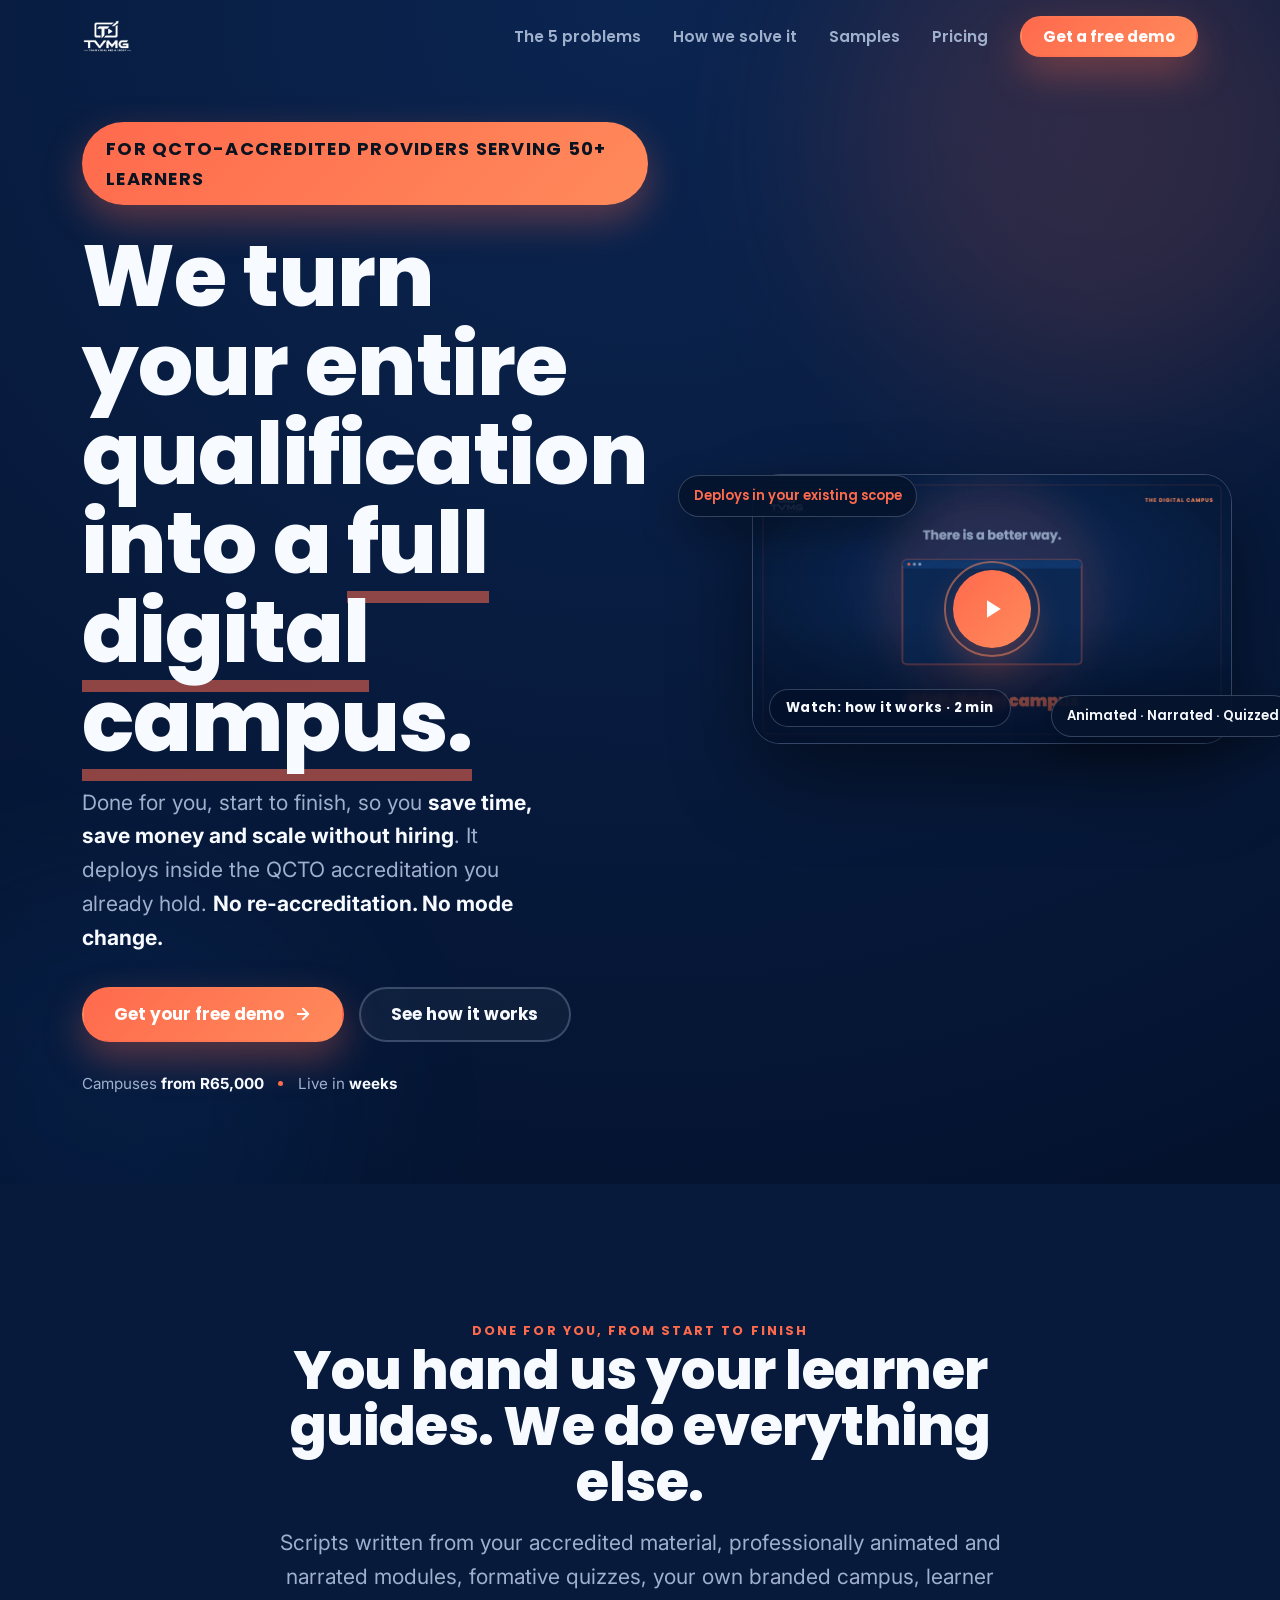
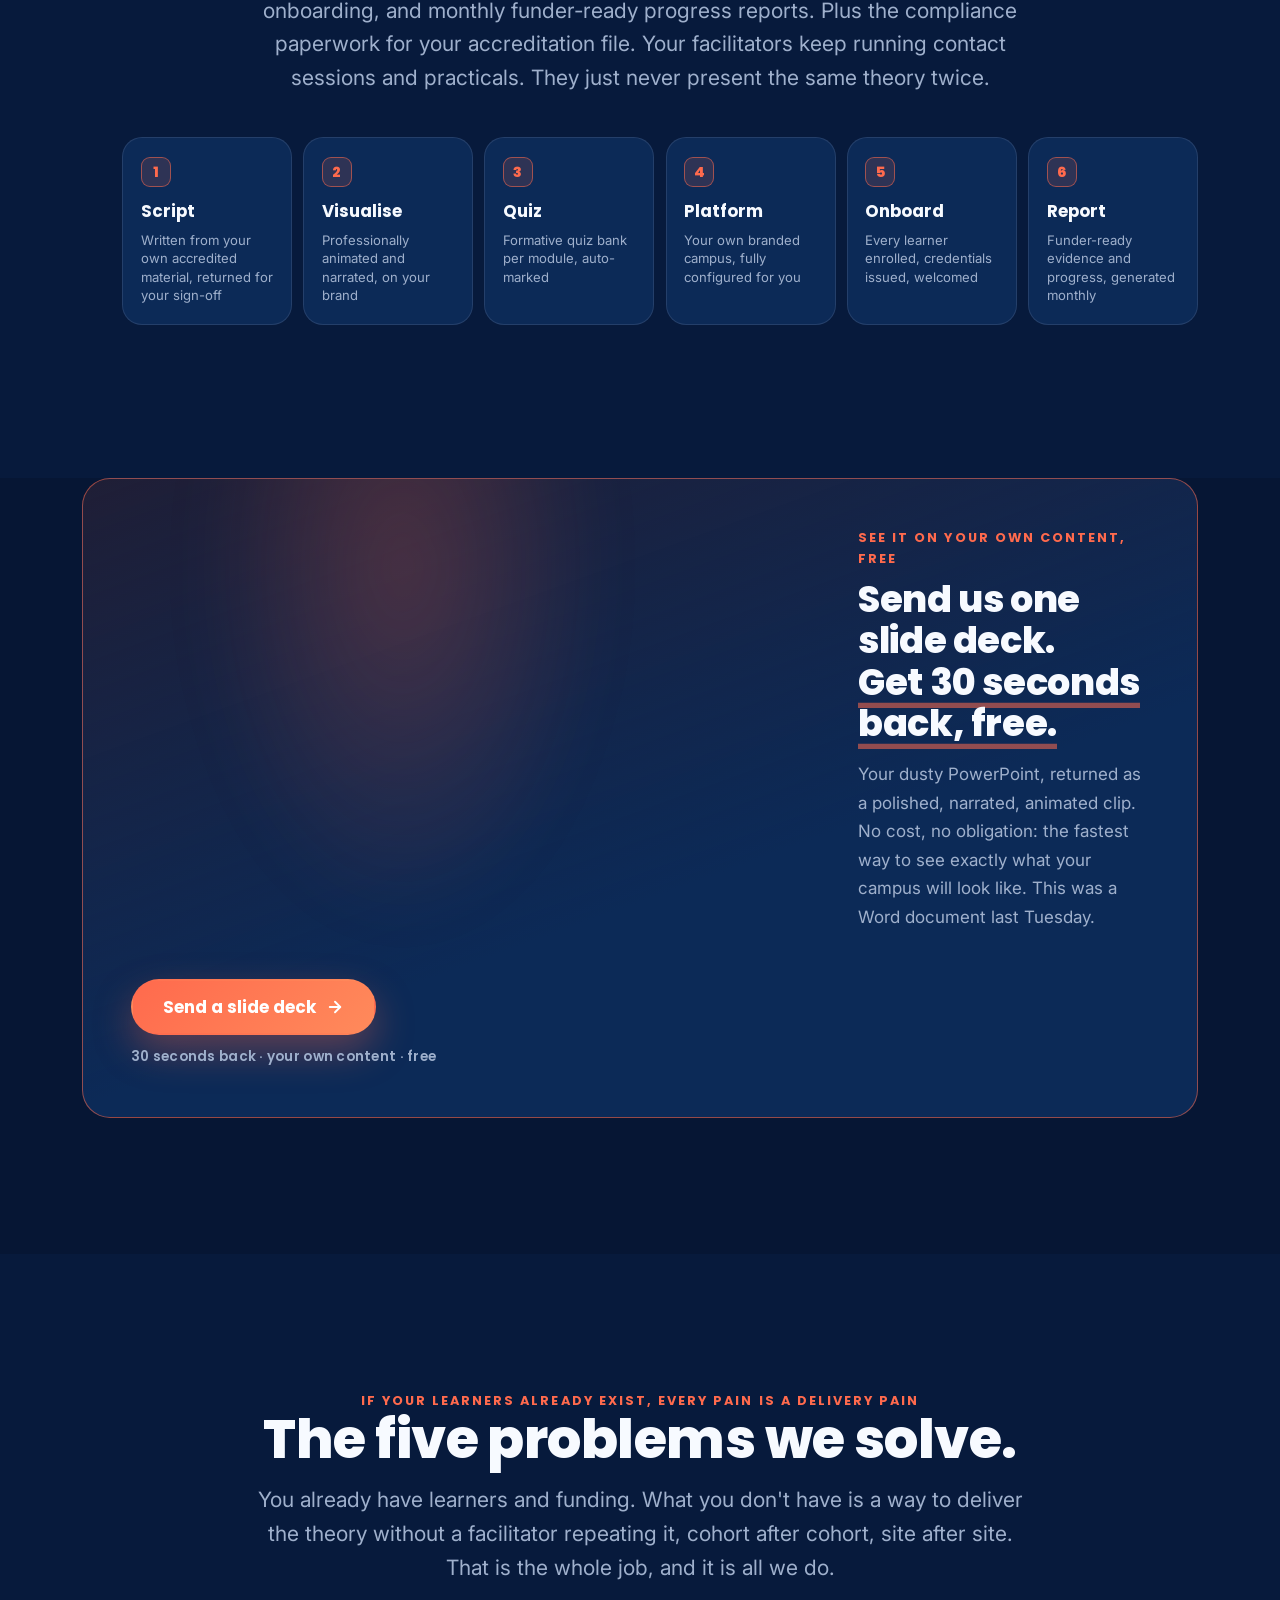
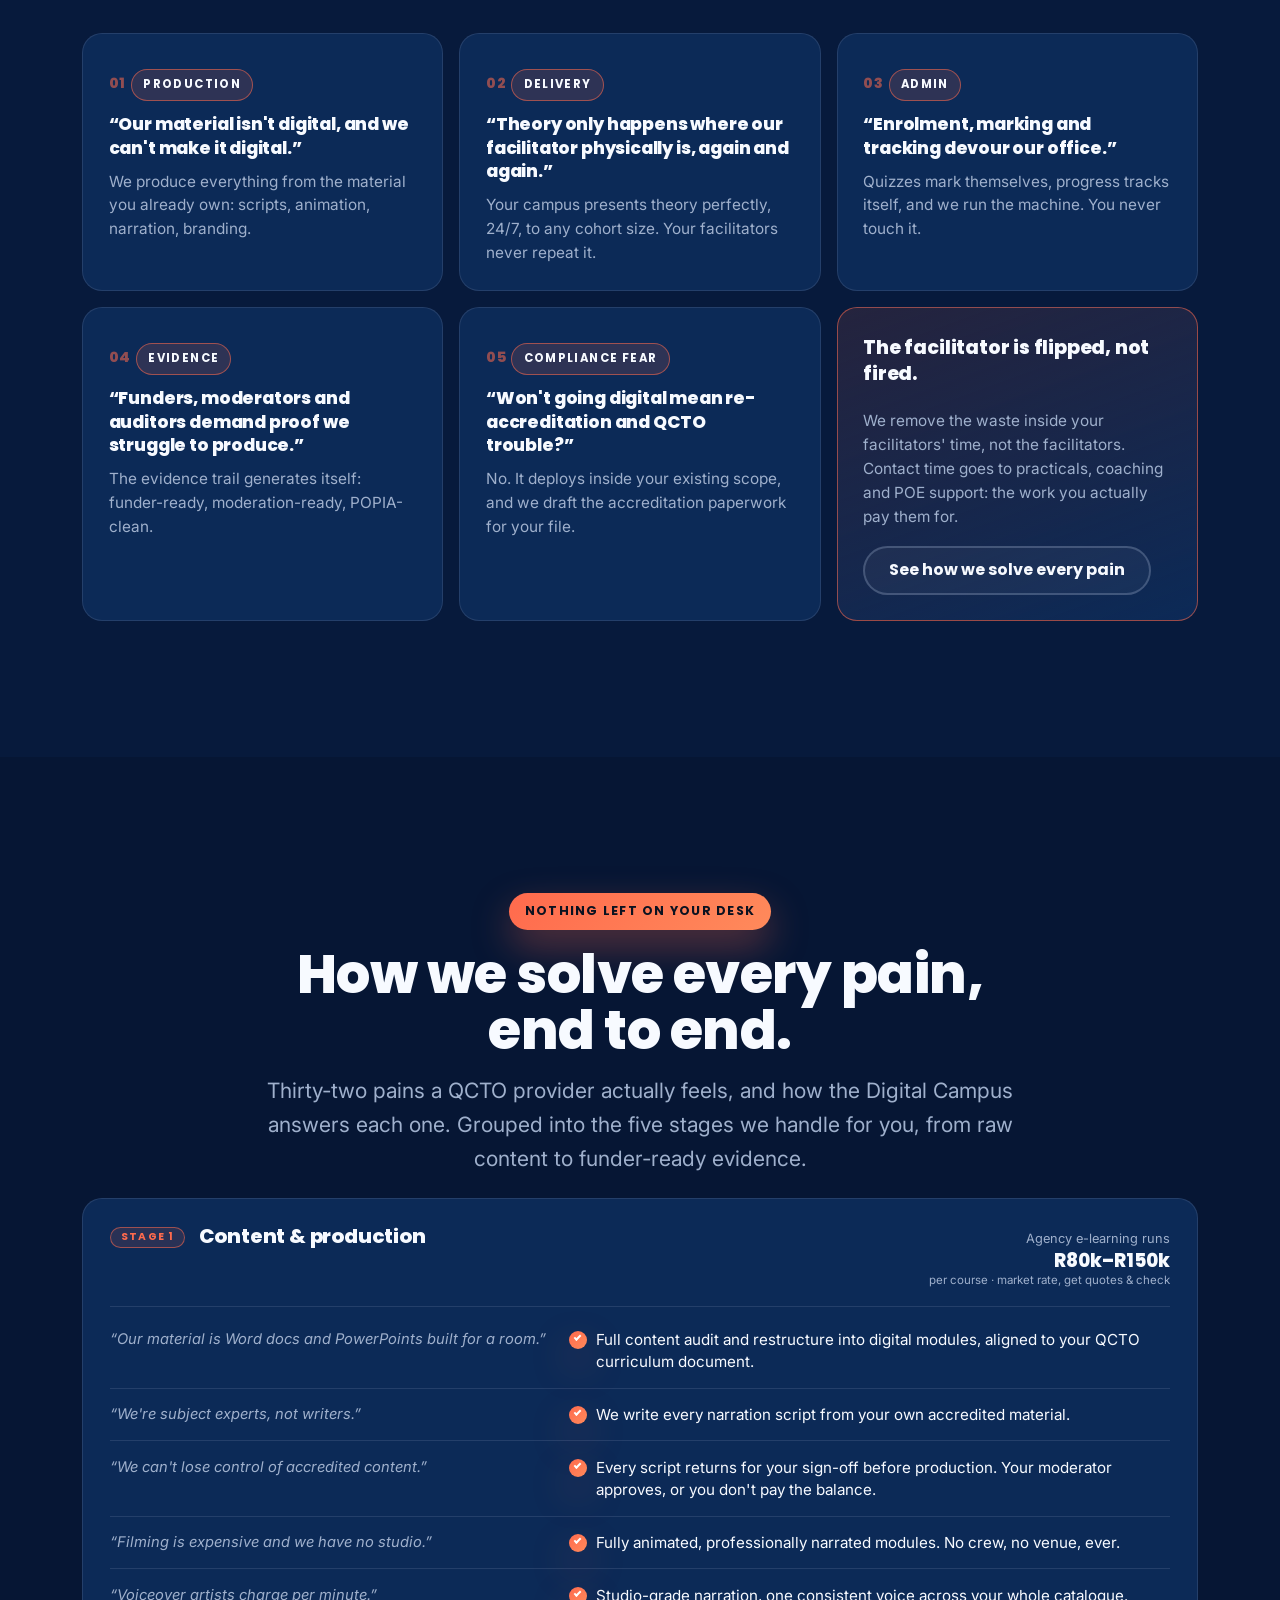
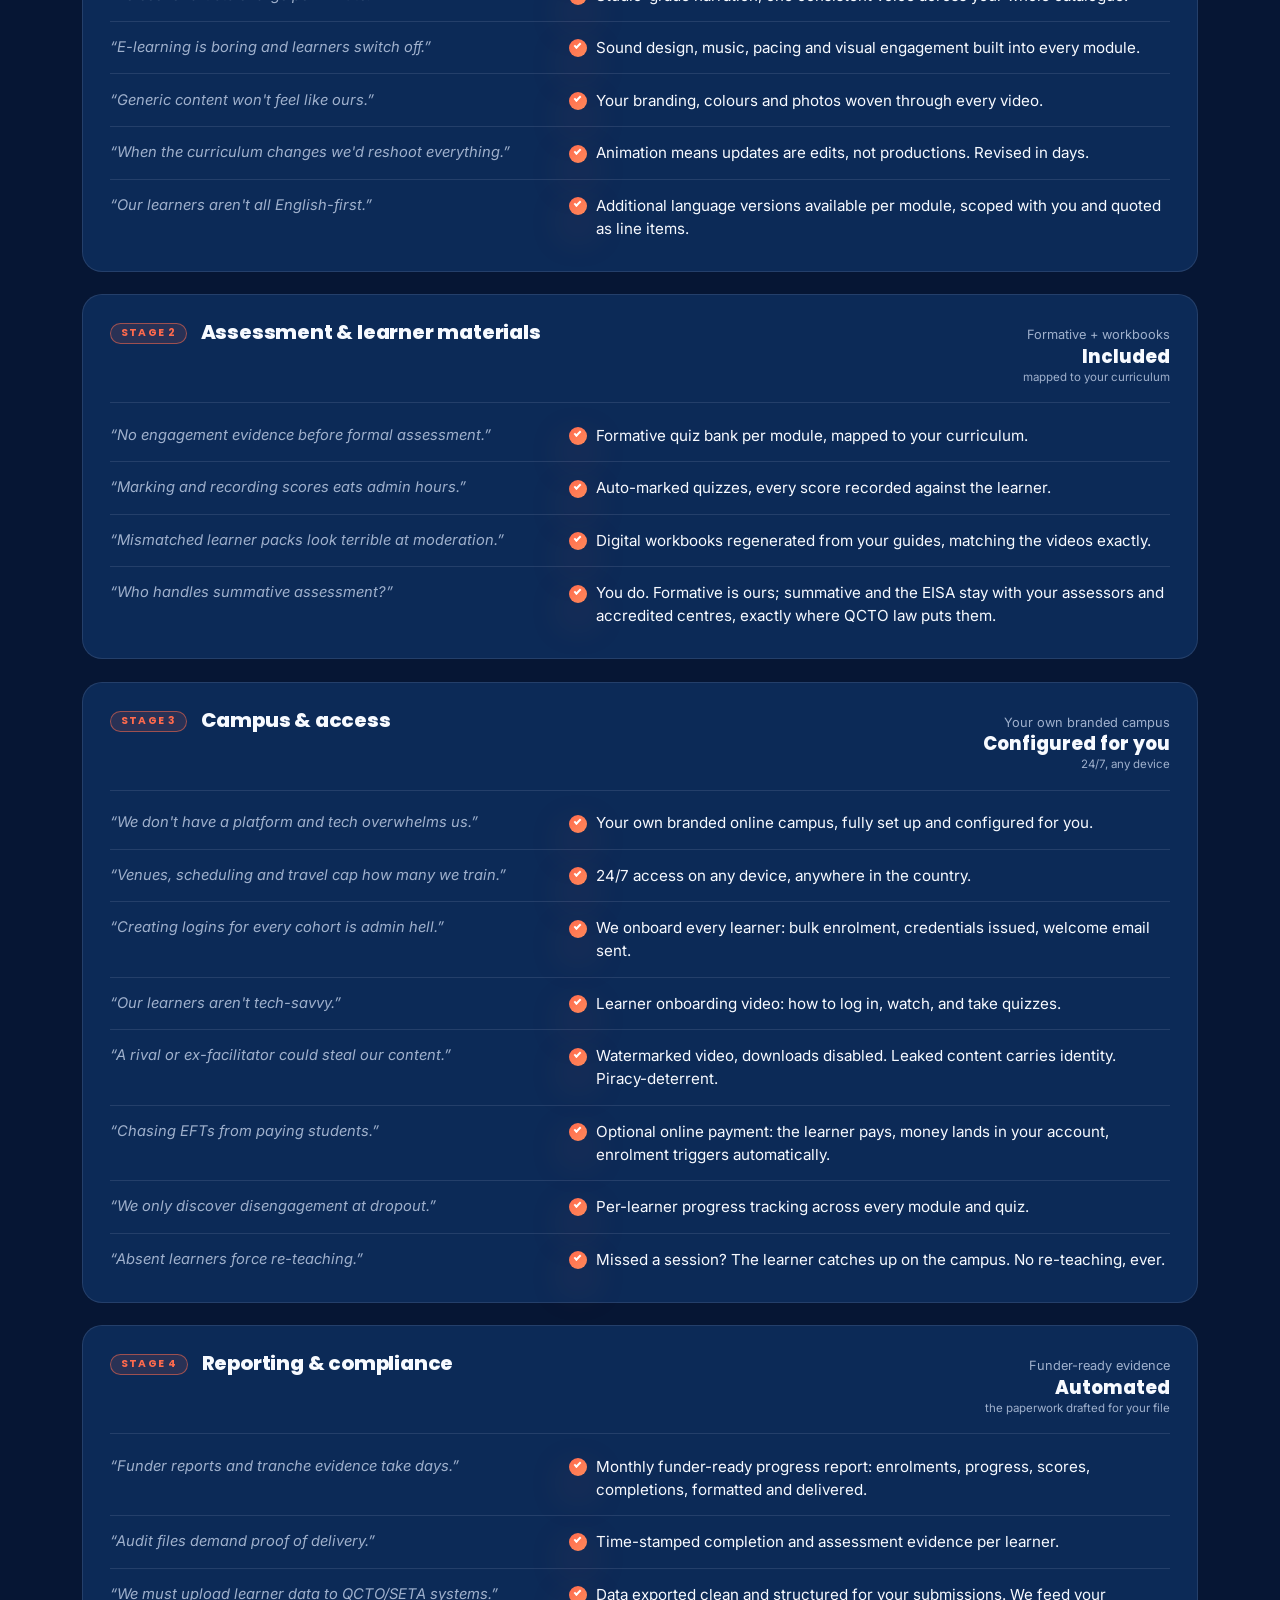
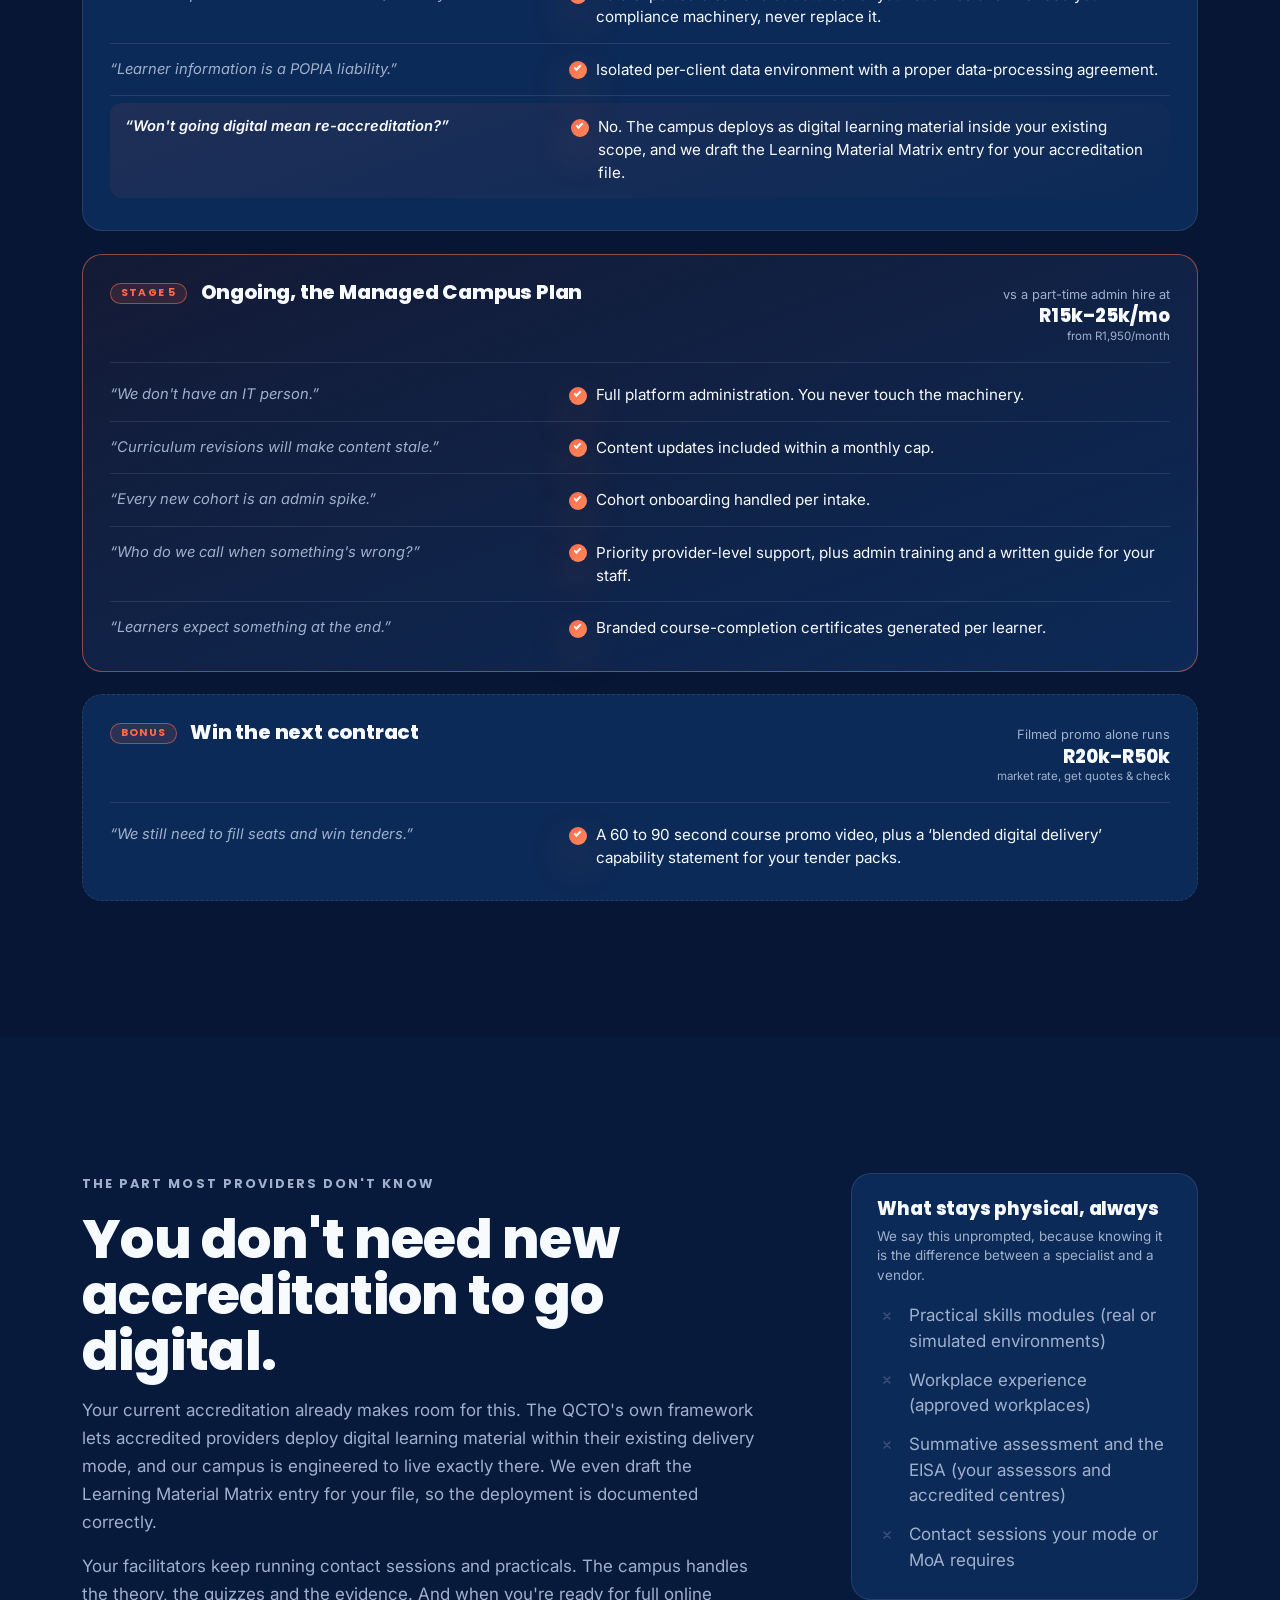
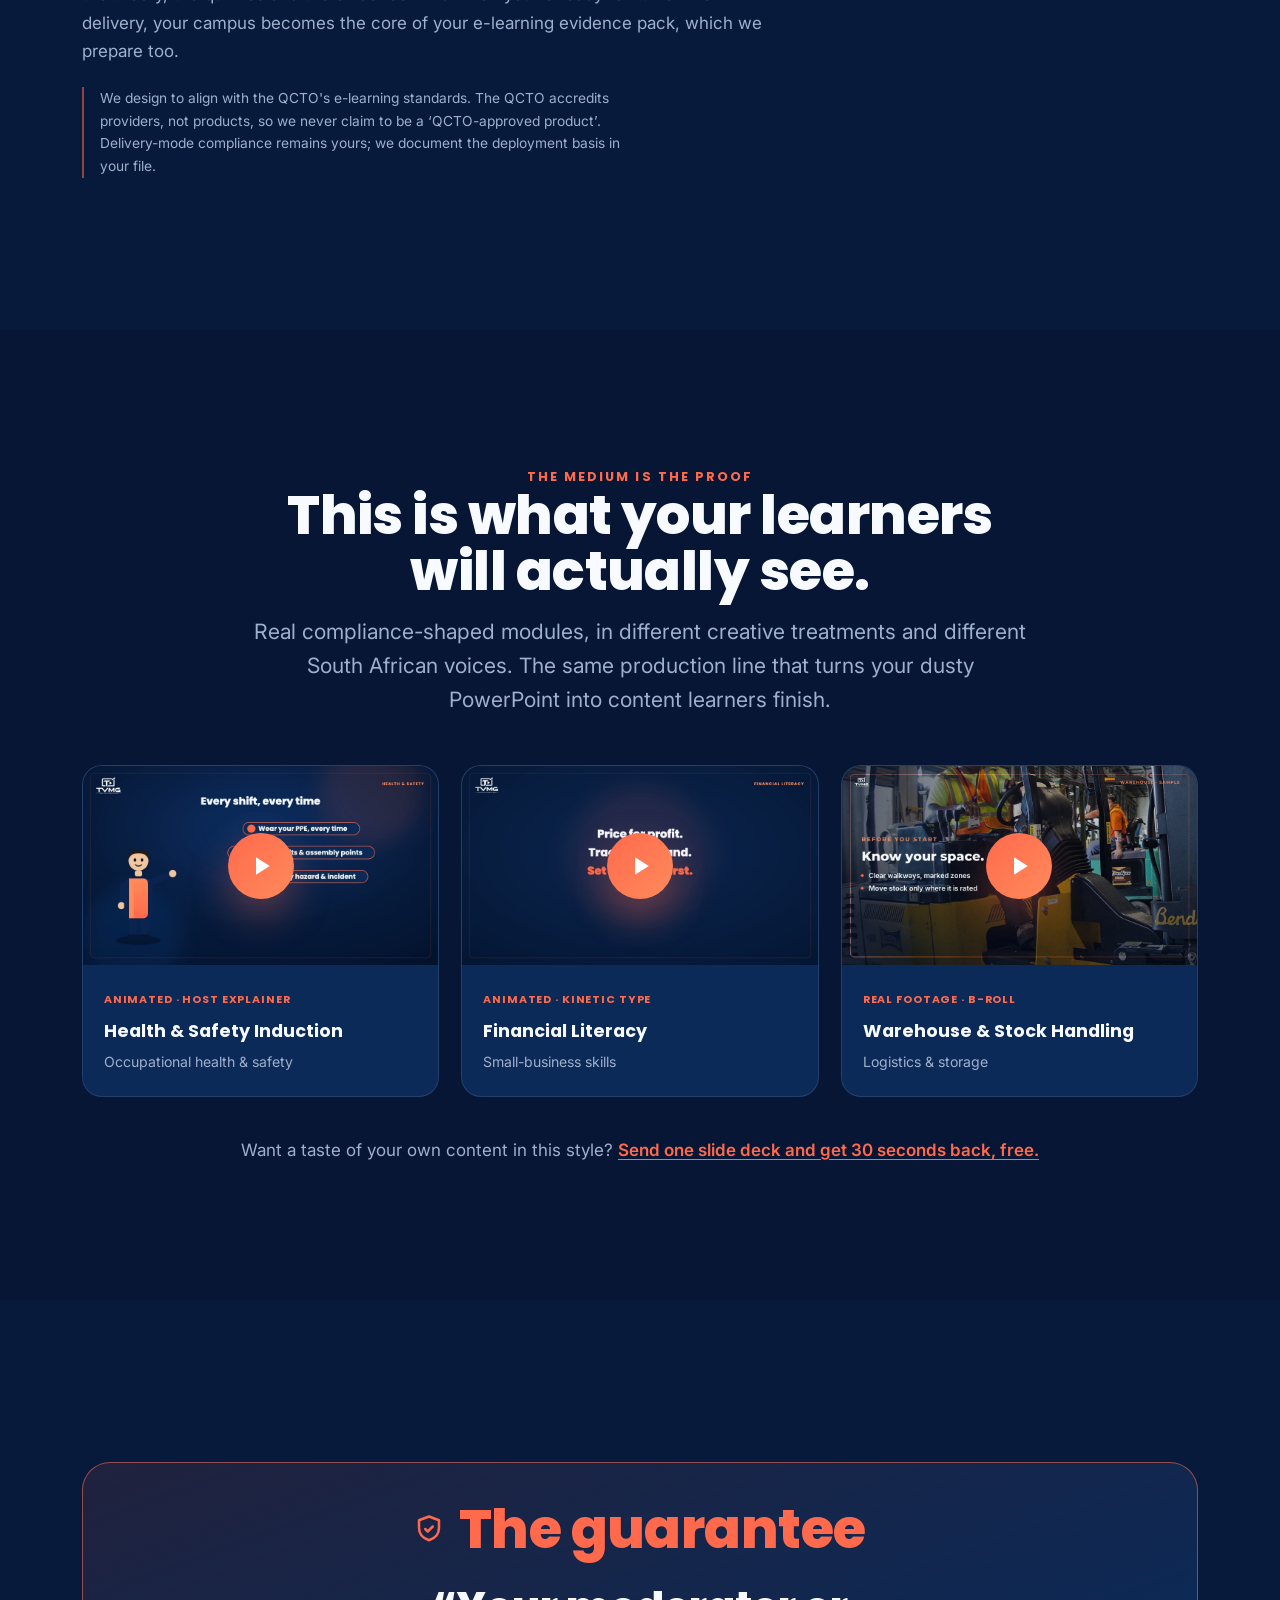
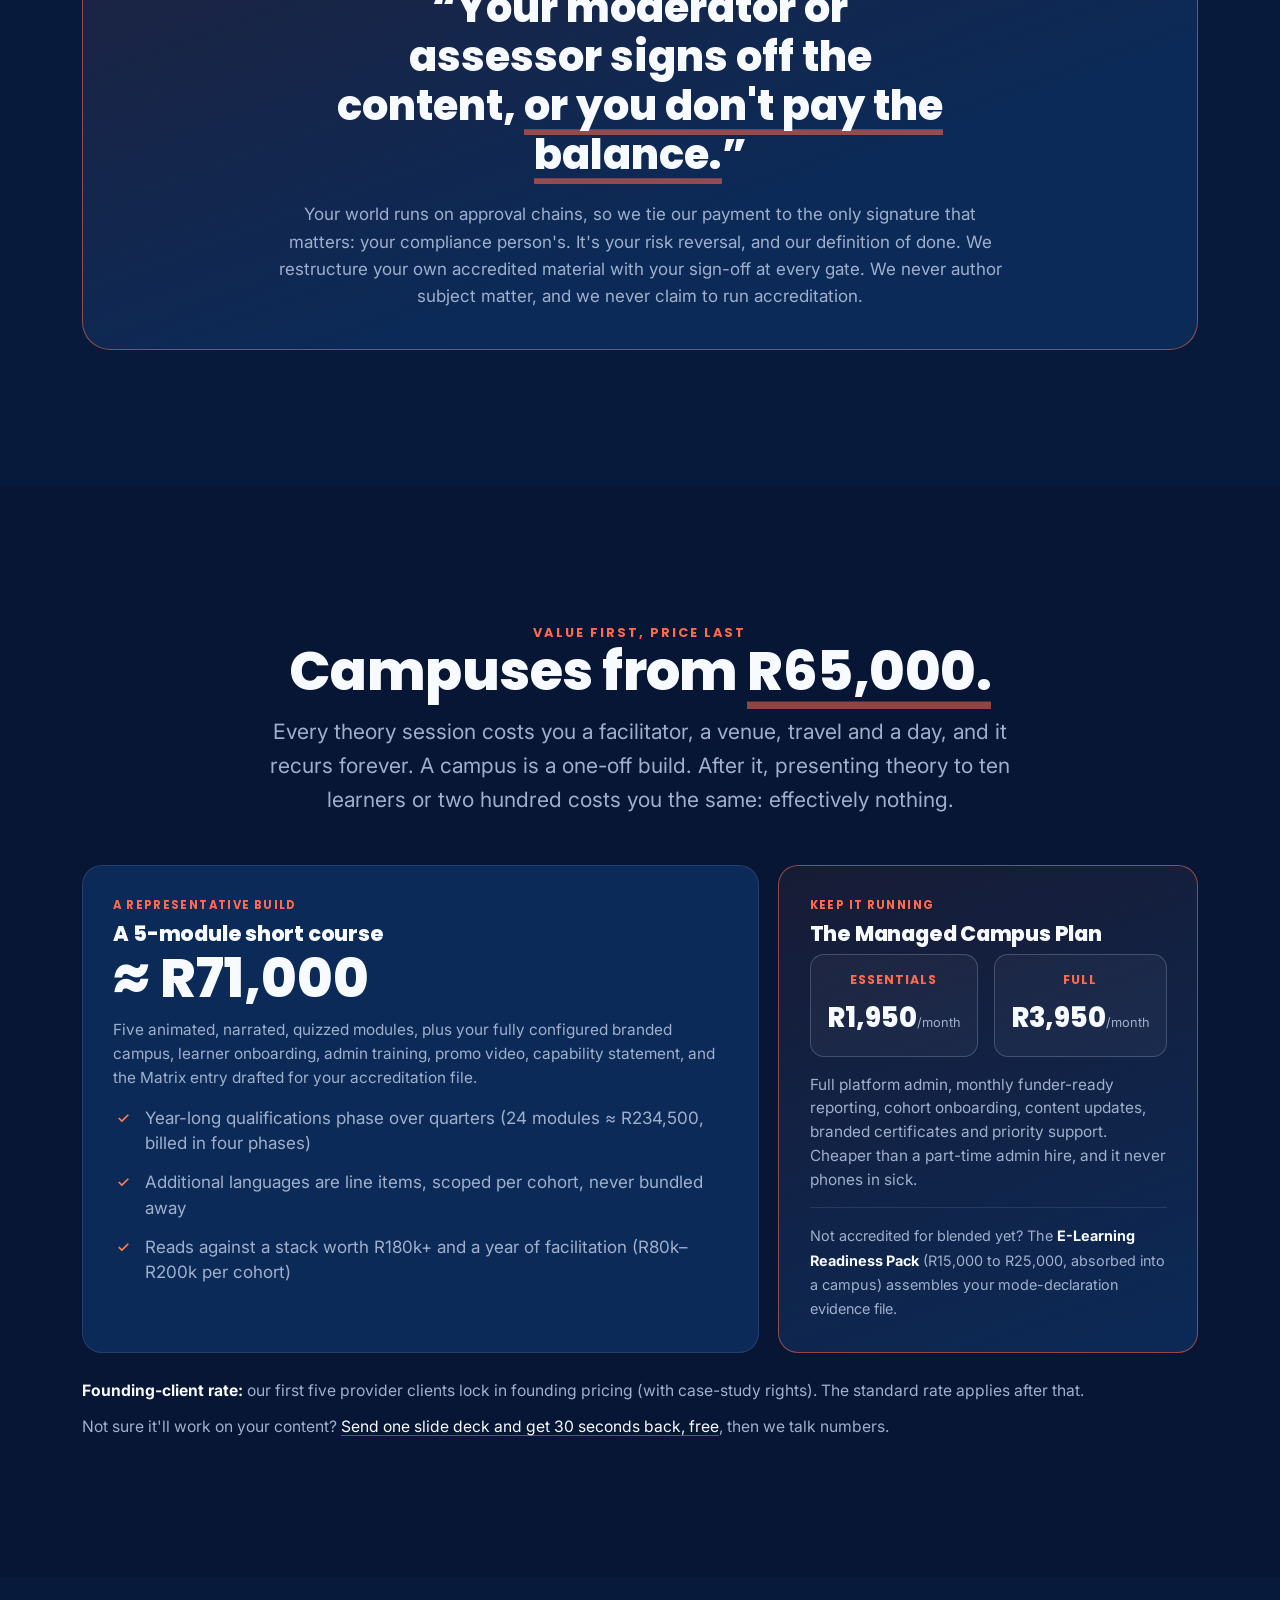
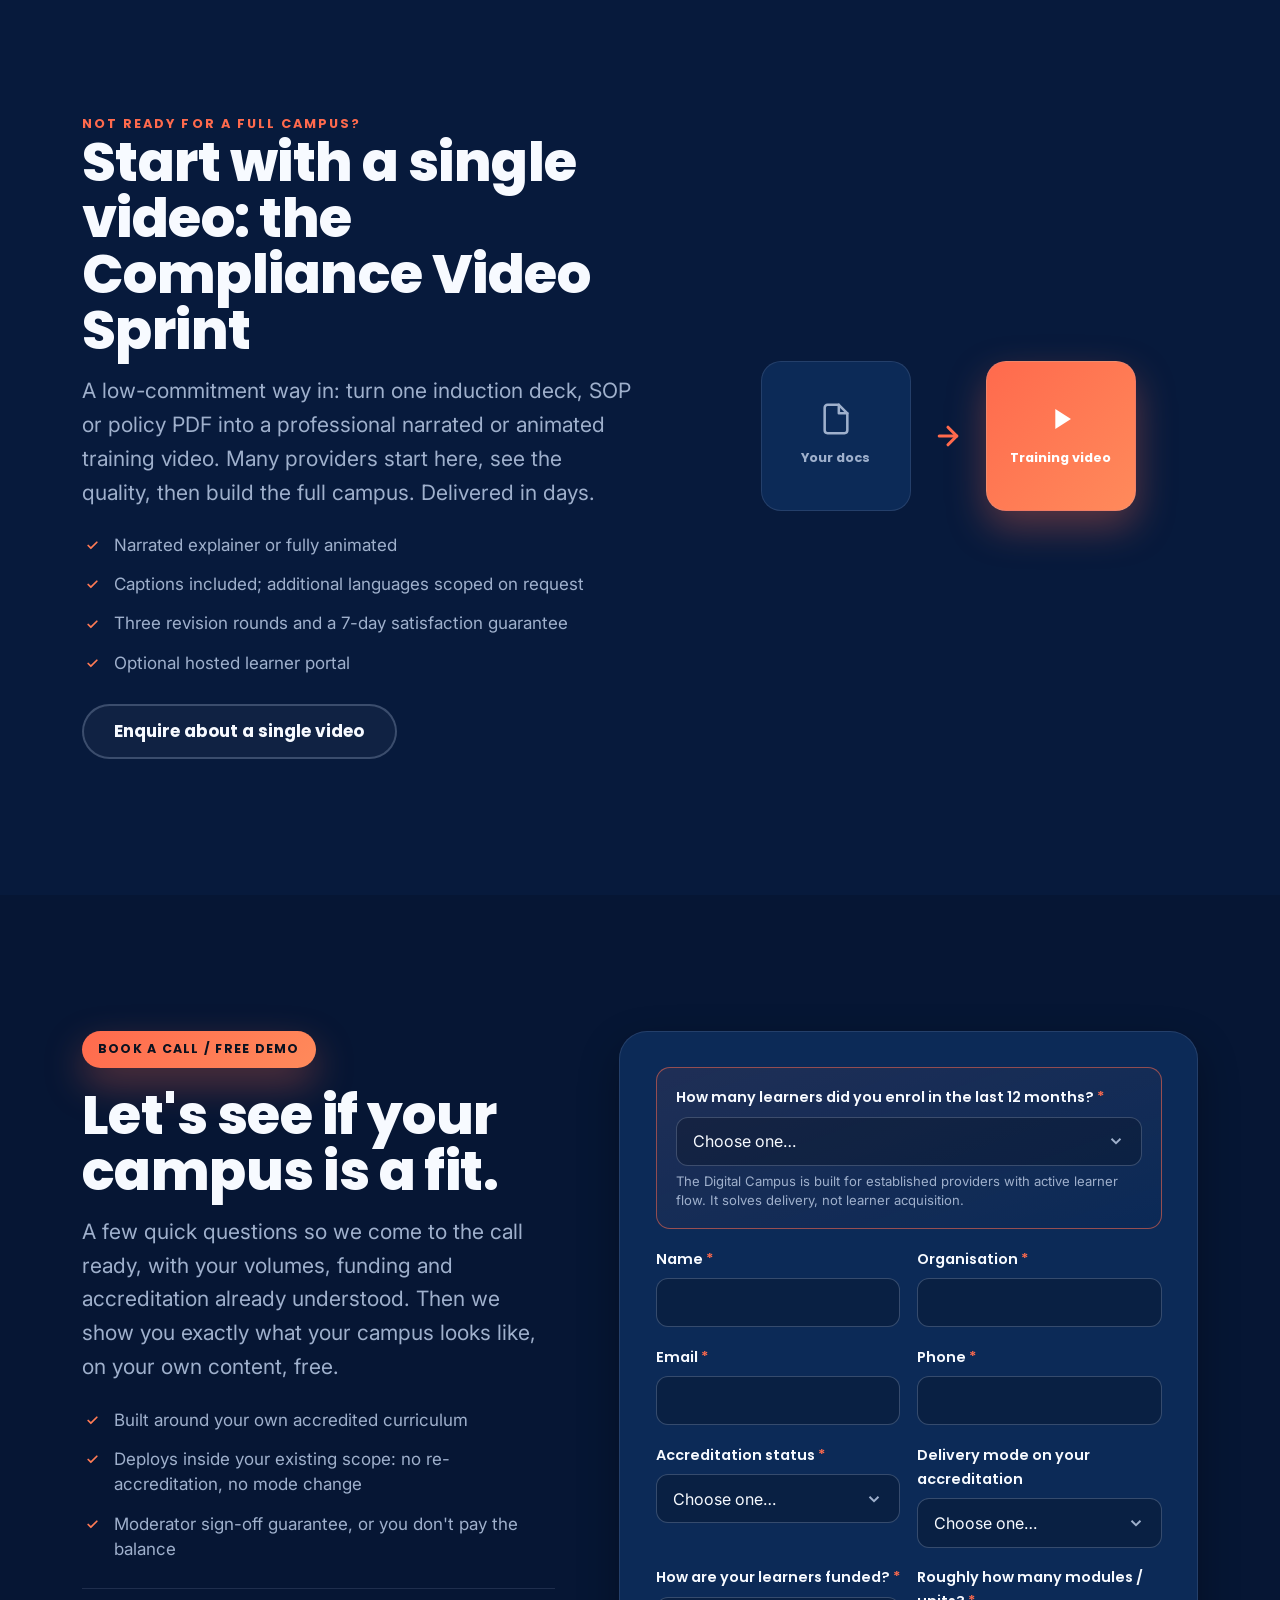
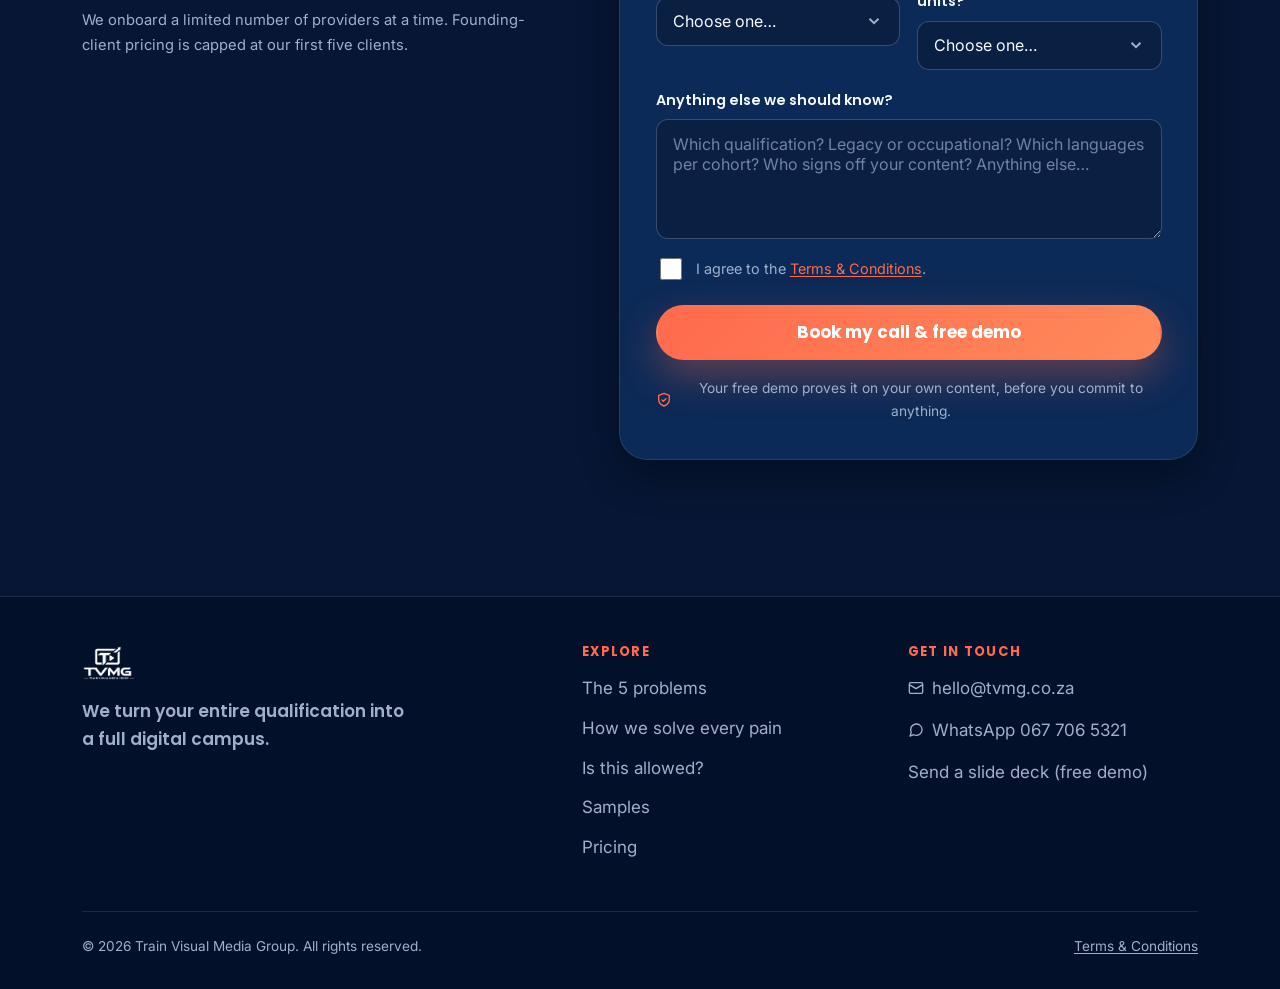
==== Site/index.html @ b6e226e5 "Replace sample gallery with 3 new QCTO-occupational modules - Health & Safety Induction (animated ho" ====
<!DOCTYPE html>
<html lang="en">
<head>
  <meta charset="UTF-8" />
  <meta name="viewport" content="width=device-width, initial-scale=1" />

  <!-- ===================== SEO / META ===================== -->
  <title>TVMG · The Digital Campus for QCTO-Accredited Providers</title>
  <meta name="description" content="For QCTO-accredited providers serving 50+ learners: we turn your entire qualification into a full digital campus, done for you start to finish, so you save time, save money and scale without hiring. Deploys inside your existing accreditation. No re-accreditation, no mode change. Campuses from R65,000." />
  <meta name="theme-color" content="#071A3C" />
  <link rel="canonical" href="https://tvmg.co.za/" />

  <meta property="og:type" content="website" />
  <meta property="og:site_name" content="TVMG · Train Visual Media Group" />
  <meta property="og:title" content="We turn your entire qualification into a full digital campus." />
  <meta property="og:description" content="For QCTO-accredited providers serving 50+ learners. Done for you start to finish: animated, narrated, quizzed and tracked, deployed inside your existing accreditation. No re-accreditation, no mode change. Campuses from R65,000." />
  <meta property="og:url" content="https://tvmg.co.za/" />
  <meta property="og:image" content="https://tvmg.co.za/assets/og_image.png" />
  <meta name="twitter:card" content="summary_large_image" />
  <meta name="twitter:title" content="We turn your entire qualification into a full digital campus." />
  <meta name="twitter:description" content="For QCTO-accredited providers serving 50+ learners. Save time, save money, scale without hiring. Deploys inside your existing accreditation." />
  <meta name="twitter:image" content="https://tvmg.co.za/assets/og_image.png" />

  <link rel="icon" href="assets/favicon/TVMG_favicon.ico" sizes="any" />
  <link rel="icon" type="image/png" sizes="32x32" href="assets/favicon/TVMG_favicon_32x32_transparent.png" />
  <link rel="icon" type="image/png" sizes="16x16" href="assets/favicon/TVMG_favicon_16x16_transparent.png" />
  <link rel="apple-touch-icon" href="assets/favicon/TVMG_app_icon_180x180_navy.png" />

  <!-- Fonts: Poppins (headlines) + Inter (body), per brand refresh -->
  <link rel="preconnect" href="https://fonts.googleapis.com" />
  <link rel="preconnect" href="https://fonts.gstatic.com" crossorigin />
  <link href="https://fonts.googleapis.com/css2?family=Inter:wght@400;500;600;700&family=Poppins:wght@500;600;700;800&display=swap" rel="stylesheet" />

  <link rel="stylesheet" href="css/tokens.css?v=20260706c" />
  <link rel="stylesheet" href="css/styles.css?v=20260706c" />

  <script type="application/ld+json">
  {
    "@context": "https://schema.org",
    "@type": "ProfessionalService",
    "name": "TVMG · Train Visual Media Group",
    "description": "The Digital Campus: done-for-you automated, animated online training for QCTO-accredited South African providers, deployed inside their existing accreditation.",
    "url": "https://tvmg.co.za",
    "areaServed": "ZA",
    "slogan": "We turn your entire qualification into a full digital campus."
  }
  </script>
</head>
<body>
  <a class="skip-link" href="#enquiry">Skip to enquiry form</a>

  <!-- ===================== HEADER ===================== -->
  <header class="site-header" id="top">
    <div class="container">
      <a class="brand-link" href="#top" aria-label="TVMG home">
        <img class="logo-light" src="assets/logo/TVMG_logo_mono_white_transparent.png" alt="TVMG · Train Visual Media Group" />
        <img class="logo-dark" src="assets/logo/TVMG_logo_mono_white_transparent.png" alt="" aria-hidden="true" />
      </a>

      <nav class="nav" aria-label="Primary">
        <a href="#problems">The 5 problems</a>
        <a href="#solve">How we solve it</a>
        <a href="#work">Samples</a>
        <a href="#pricing">Pricing</a>
        <a class="btn btn--primary" href="#enquiry">Get a free demo</a>
      </nav>

      <button class="nav-toggle" aria-label="Open menu" aria-expanded="false" aria-controls="mobile-menu">
        <span></span><span></span><span></span>
      </button>
    </div>
  </header>

  <div class="mobile-menu" id="mobile-menu">
    <a href="#problems">The 5 problems</a>
    <a href="#solve">How we solve every pain</a>
    <a href="#compliance">Is this allowed?</a>
    <a href="#work">Samples</a>
    <a href="#guarantee">The guarantee</a>
    <a href="#pricing">Pricing</a>
    <a class="btn btn--primary" href="#enquiry">Get a free demo</a>
  </div>

  <main>
    <!-- ===================== HERO ===================== -->
    <section class="hero" aria-labelledby="hero-title">
      <div class="hero-bg" aria-hidden="true"><span class="glow glow--1"></span><span class="glow glow--2"></span></div>
      <div class="container hero-inner">
        <div class="hero-copy">
          <p class="pill pill--coral reveal-hero" data-h="0">For QCTO-accredited providers serving 50+ learners</p>
          <h1 id="hero-title" class="reveal-hero" data-h="1">We turn your entire qualification into a <span class="hl">full digital campus.</span></h1>

          <p class="lead reveal-hero" data-h="2">Done for you, start to finish, so you <strong>save time, save money and scale without hiring</strong>. It deploys inside the QCTO accreditation you already hold. <strong>No re-accreditation. No mode change.</strong></p>

          <div class="hero-cta reveal-hero" data-h="3">
            <a class="btn btn--primary btn--lg btn--pulse" href="#enquiry">Get your free demo
              <svg class="arrow" width="18" height="18" viewBox="0 0 24 24" fill="none" stroke="currentColor" stroke-width="2.5" stroke-linecap="round" stroke-linejoin="round" aria-hidden="true"><line x1="5" y1="12" x2="19" y2="12"/><polyline points="12 5 19 12 12 19"/></svg>
            </a>
            <a class="btn btn--ghost btn--lg" href="#solve">See how it works</a>
          </div>

          <div class="hero-meta reveal-hero" data-h="4">
            <span class="hero-meta-item">Campuses <b>from R65,000</b></span>
            <span class="dot" aria-hidden="true"></span>
            <span class="hero-meta-item">Live in <b>weeks</b></span>
          </div>
        </div>

        <div class="hero-visual reveal-hero" data-h="3">
          <!-- HERO EXPLAINER: 2-minute Kurzgesagt walkthrough of how the Digital Campus works -->
          <figure class="hero-screen hero-video" data-src="assets/videos/hero_explainer.mp4" role="button" tabindex="0" aria-label="Watch: how the Digital Campus works (2 minutes)">
            <img src="assets/videos/hero_explainer_poster.jpg" alt="" loading="eager" />
            <span class="hero-screen-overlay" aria-hidden="true"></span>
            <span class="hero-play" aria-hidden="true"><svg width="30" height="30" viewBox="0 0 24 24" fill="currentColor"><path d="M8 5v14l11-7z"/></svg></span>
            <span class="hero-screen-cta">Watch: how it works · 2 min</span>
          </figure>
          <span class="hero-chip hero-chip--1" aria-hidden="true">Deploys in your existing scope</span>
          <span class="hero-chip hero-chip--2" aria-hidden="true">Animated · Narrated · Quizzed</span>
        </div>
      </div>
    </section>

    <!-- ===================== DONE-FOR-YOU + COMPLIANCE STRIP ===================== -->
    <section class="section dfy-sec" id="dfy" aria-labelledby="dfy-title">
      <div class="container">
        <div class="section-head center reveal">
          <p class="eyebrow">Done for you, from start to finish</p>
          <h2 id="dfy-title">You hand us your learner guides. We do everything else.</h2>
          <p class="lead" style="margin-top:1rem">Scripts written from your accredited material, professionally animated and narrated modules, formative quizzes, your own branded campus, learner onboarding, and monthly funder-ready progress reports. Plus the compliance paperwork for your accreditation file. Your facilitators keep running contact sessions and practicals. They just never present the same theory twice.</p>
        </div>

        <ol class="pipeline reveal">
          <li><span class="pl-n">1</span><b>Script</b><i>Written from your own accredited material, returned for your sign-off</i></li>
          <li><span class="pl-n">2</span><b>Visualise</b><i>Professionally animated and narrated, on your brand</i></li>
          <li><span class="pl-n">3</span><b>Quiz</b><i>Formative quiz bank per module, auto-marked</i></li>
          <li><span class="pl-n">4</span><b>Platform</b><i>Your own branded campus, fully configured for you</i></li>
          <li><span class="pl-n">5</span><b>Onboard</b><i>Every learner enrolled, credentials issued, welcomed</i></li>
          <li><span class="pl-n">6</span><b>Report</b><i>Funder-ready evidence and progress, generated monthly</i></li>
        </ol>
      </div>
    </section>

    <!-- ===================== THE DEMO OFFER (above the fold) ===================== -->
    <section class="section section--alt demo-band-sec" aria-labelledby="demo-title">
      <div class="container">
        <div class="demo-band reveal">
          <span class="db-glow" aria-hidden="true"></span>
          <div class="db-copy">
            <p class="eyebrow">See it on your own content, free</p>
            <h2 id="demo-title">Send us one slide deck.<br><span class="hl">Get 30 seconds back, free.</span></h2>
            <p class="db-note">Your dusty PowerPoint, returned as a polished, narrated, animated clip. No cost, no obligation: the fastest way to see exactly what your campus will look like. This was a Word document last Tuesday.</p>
          </div>
          <div class="db-cta">
            <a class="btn btn--primary btn--lg" href="demo.html">Send a slide deck
              <svg class="arrow" width="18" height="18" viewBox="0 0 24 24" fill="none" stroke="currentColor" stroke-width="2.5" stroke-linecap="round" stroke-linejoin="round" aria-hidden="true"><line x1="5" y1="12" x2="19" y2="12"/><polyline points="12 5 19 12 12 19"/></svg>
            </a>
            <span class="db-sub">30 seconds back · your own content · free</span>
          </div>
        </div>
      </div>
    </section>

    <!-- ===================== THE FIVE PROBLEMS ===================== -->
    <section class="section" id="problems" aria-labelledby="prob-title">
      <div class="container">
        <div class="section-head center reveal">
          <p class="eyebrow">If your learners already exist, every pain is a delivery pain</p>
          <h2 id="prob-title">The five problems we solve.</h2>
          <p class="lead" style="margin-top:1rem">You already have learners and funding. What you don't have is a way to deliver the theory without a facilitator repeating it, cohort after cohort, site after site. That is the whole job, and it is all we do.</p>
        </div>

        <div class="problems reveal">
          <article class="prob">
            <span class="prob-n">01</span>
            <span class="prob-tag">Production</span>
            <h3>&ldquo;Our material isn't digital, and we can't make it digital.&rdquo;</h3>
            <p>We produce everything from the material you already own: scripts, animation, narration, branding.</p>
          </article>
          <article class="prob">
            <span class="prob-n">02</span>
            <span class="prob-tag">Delivery</span>
            <h3>&ldquo;Theory only happens where our facilitator physically is, again and again.&rdquo;</h3>
            <p>Your campus presents theory perfectly, 24/7, to any cohort size. Your facilitators never repeat it.</p>
          </article>
          <article class="prob">
            <span class="prob-n">03</span>
            <span class="prob-tag">Admin</span>
            <h3>&ldquo;Enrolment, marking and tracking devour our office.&rdquo;</h3>
            <p>Quizzes mark themselves, progress tracks itself, and we run the machine. You never touch it.</p>
          </article>
          <article class="prob">
            <span class="prob-n">04</span>
            <span class="prob-tag">Evidence</span>
            <h3>&ldquo;Funders, moderators and auditors demand proof we struggle to produce.&rdquo;</h3>
            <p>The evidence trail generates itself: funder-ready, moderation-ready, POPIA-clean.</p>
          </article>
          <article class="prob">
            <span class="prob-n">05</span>
            <span class="prob-tag">Compliance fear</span>
            <h3>&ldquo;Won't going digital mean re-accreditation and QCTO trouble?&rdquo;</h3>
            <p>No. It deploys inside your existing scope, and we draft the accreditation paperwork for your file.</p>
          </article>
          <article class="prob prob--cta">
            <h3>The facilitator is flipped, not fired.</h3>
            <p>We remove the waste inside your facilitators' time, not the facilitators. Contact time goes to practicals, coaching and POE support: the work you actually pay them for.</p>
            <a class="btn btn--ghost" href="#solve">See how we solve every pain</a>
          </article>
        </div>
      </div>
    </section>

    <!-- ===================== HOW WE SOLVE EVERY PAIN (the 32-item map) ===================== -->
    <section class="section section--alt" id="solve" aria-labelledby="solve-title">
      <div class="container">
        <div class="section-head center reveal">
          <p class="pill pill--coral" style="margin:0 auto">Nothing left on your desk</p>
          <h2 id="solve-title" style="margin-top:1rem">How we solve every pain, end to end.</h2>
          <p class="lead" style="margin-top:1rem">Thirty-two pains a QCTO provider actually feels, and how the Digital Campus answers each one. Grouped into the five stages we handle for you, from raw content to funder-ready evidence.</p>
        </div>

        <!-- STAGE 1 -->
        <div class="pmap reveal">
          <div class="pmap-head">
            <h3><span class="pmap-stage">Stage 1</span> Content &amp; production</h3>
            <div class="pmap-worth"><span>Agency e-learning runs</span><b>R80k–R150k</b><i>per course · market rate, get quotes &amp; check</i></div>
          </div>
          <ul class="pmap-list">
            <li><span class="pm-pain">&ldquo;Our material is Word docs and PowerPoints built for a room.&rdquo;</span><span class="pm-sol">Full content audit and restructure into digital modules, aligned to your QCTO curriculum document.</span></li>
            <li><span class="pm-pain">&ldquo;We're subject experts, not writers.&rdquo;</span><span class="pm-sol">We write every narration script from your own accredited material.</span></li>
            <li><span class="pm-pain">&ldquo;We can't lose control of accredited content.&rdquo;</span><span class="pm-sol">Every script returns for your sign-off before production. Your moderator approves, or you don't pay the balance.</span></li>
            <li><span class="pm-pain">&ldquo;Filming is expensive and we have no studio.&rdquo;</span><span class="pm-sol">Fully animated, professionally narrated modules. No crew, no venue, ever.</span></li>
            <li><span class="pm-pain">&ldquo;Voiceover artists charge per minute.&rdquo;</span><span class="pm-sol">Studio-grade narration, one consistent voice across your whole catalogue.</span></li>
            <li><span class="pm-pain">&ldquo;E-learning is boring and learners switch off.&rdquo;</span><span class="pm-sol">Sound design, music, pacing and visual engagement built into every module.</span></li>
            <li><span class="pm-pain">&ldquo;Generic content won't feel like ours.&rdquo;</span><span class="pm-sol">Your branding, colours and photos woven through every video.</span></li>
            <li><span class="pm-pain">&ldquo;When the curriculum changes we'd reshoot everything.&rdquo;</span><span class="pm-sol">Animation means updates are edits, not productions. Revised in days.</span></li>
            <li><span class="pm-pain">&ldquo;Our learners aren't all English-first.&rdquo;</span><span class="pm-sol">Additional language versions available per module, scoped with you and quoted as line items.</span></li>
          </ul>
        </div>

        <!-- STAGE 2 -->
        <div class="pmap reveal" data-delay="1">
          <div class="pmap-head">
            <h3><span class="pmap-stage">Stage 2</span> Assessment &amp; learner materials</h3>
            <div class="pmap-worth"><span>Formative + workbooks</span><b>Included</b><i>mapped to your curriculum</i></div>
          </div>
          <ul class="pmap-list">
            <li><span class="pm-pain">&ldquo;No engagement evidence before formal assessment.&rdquo;</span><span class="pm-sol">Formative quiz bank per module, mapped to your curriculum.</span></li>
            <li><span class="pm-pain">&ldquo;Marking and recording scores eats admin hours.&rdquo;</span><span class="pm-sol">Auto-marked quizzes, every score recorded against the learner.</span></li>
            <li><span class="pm-pain">&ldquo;Mismatched learner packs look terrible at moderation.&rdquo;</span><span class="pm-sol">Digital workbooks regenerated from your guides, matching the videos exactly.</span></li>
            <li><span class="pm-pain">&ldquo;Who handles summative assessment?&rdquo;</span><span class="pm-sol">You do. Formative is ours; summative and the EISA stay with your assessors and accredited centres, exactly where QCTO law puts them.</span></li>
          </ul>
        </div>

        <!-- STAGE 3 -->
        <div class="pmap reveal">
          <div class="pmap-head">
            <h3><span class="pmap-stage">Stage 3</span> Campus &amp; access</h3>
            <div class="pmap-worth"><span>Your own branded campus</span><b>Configured for you</b><i>24/7, any device</i></div>
          </div>
          <ul class="pmap-list">
            <li><span class="pm-pain">&ldquo;We don't have a platform and tech overwhelms us.&rdquo;</span><span class="pm-sol">Your own branded online campus, fully set up and configured for you.</span></li>
            <li><span class="pm-pain">&ldquo;Venues, scheduling and travel cap how many we train.&rdquo;</span><span class="pm-sol">24/7 access on any device, anywhere in the country.</span></li>
            <li><span class="pm-pain">&ldquo;Creating logins for every cohort is admin hell.&rdquo;</span><span class="pm-sol">We onboard every learner: bulk enrolment, credentials issued, welcome email sent.</span></li>
            <li><span class="pm-pain">&ldquo;Our learners aren't tech-savvy.&rdquo;</span><span class="pm-sol">Learner onboarding video: how to log in, watch, and take quizzes.</span></li>
            <li><span class="pm-pain">&ldquo;A rival or ex-facilitator could steal our content.&rdquo;</span><span class="pm-sol">Watermarked video, downloads disabled. Leaked content carries identity. Piracy-deterrent.</span></li>
            <li><span class="pm-pain">&ldquo;Chasing EFTs from paying students.&rdquo;</span><span class="pm-sol">Optional online payment: the learner pays, money lands in your account, enrolment triggers automatically.</span></li>
            <li><span class="pm-pain">&ldquo;We only discover disengagement at dropout.&rdquo;</span><span class="pm-sol">Per-learner progress tracking across every module and quiz.</span></li>
            <li><span class="pm-pain">&ldquo;Absent learners force re-teaching.&rdquo;</span><span class="pm-sol">Missed a session? The learner catches up on the campus. No re-teaching, ever.</span></li>
          </ul>
        </div>

        <!-- STAGE 4 -->
        <div class="pmap reveal" data-delay="1">
          <div class="pmap-head">
            <h3><span class="pmap-stage">Stage 4</span> Reporting &amp; compliance</h3>
            <div class="pmap-worth"><span>Funder-ready evidence</span><b>Automated</b><i>the paperwork drafted for your file</i></div>
          </div>
          <ul class="pmap-list">
            <li><span class="pm-pain">&ldquo;Funder reports and tranche evidence take days.&rdquo;</span><span class="pm-sol">Monthly funder-ready progress report: enrolments, progress, scores, completions, formatted and delivered.</span></li>
            <li><span class="pm-pain">&ldquo;Audit files demand proof of delivery.&rdquo;</span><span class="pm-sol">Time-stamped completion and assessment evidence per learner.</span></li>
            <li><span class="pm-pain">&ldquo;We must upload learner data to QCTO/SETA systems.&rdquo;</span><span class="pm-sol">Data exported clean and structured for your submissions. We feed your compliance machinery, never replace it.</span></li>
            <li><span class="pm-pain">&ldquo;Learner information is a POPIA liability.&rdquo;</span><span class="pm-sol">Isolated per-client data environment with a proper data-processing agreement.</span></li>
            <li class="pm-star"><span class="pm-pain">&ldquo;Won't going digital mean re-accreditation?&rdquo;</span><span class="pm-sol">No. The campus deploys as digital learning material inside your existing scope, and we draft the Learning Material Matrix entry for your accreditation file.</span></li>
          </ul>
        </div>

        <!-- STAGE 5 -->
        <div class="pmap pmap--mrr reveal">
          <div class="pmap-head">
            <h3><span class="pmap-stage">Stage 5</span> Ongoing, the Managed Campus Plan</h3>
            <div class="pmap-worth"><span>vs a part-time admin hire at</span><b>R15k–25k/mo</b><i>from R1,950/month</i></div>
          </div>
          <ul class="pmap-list">
            <li><span class="pm-pain">&ldquo;We don't have an IT person.&rdquo;</span><span class="pm-sol">Full platform administration. You never touch the machinery.</span></li>
            <li><span class="pm-pain">&ldquo;Curriculum revisions will make content stale.&rdquo;</span><span class="pm-sol">Content updates included within a monthly cap.</span></li>
            <li><span class="pm-pain">&ldquo;Every new cohort is an admin spike.&rdquo;</span><span class="pm-sol">Cohort onboarding handled per intake.</span></li>
            <li><span class="pm-pain">&ldquo;Who do we call when something's wrong?&rdquo;</span><span class="pm-sol">Priority provider-level support, plus admin training and a written guide for your staff.</span></li>
            <li><span class="pm-pain">&ldquo;Learners expect something at the end.&rdquo;</span><span class="pm-sol">Branded course-completion certificates generated per learner.</span></li>
          </ul>
        </div>

        <!-- BONUS -->
        <div class="pmap pmap--bonus reveal" data-delay="1">
          <div class="pmap-head">
            <h3><span class="pmap-stage">Bonus</span> Win the next contract</h3>
            <div class="pmap-worth"><span>Filmed promo alone runs</span><b>R20k–R50k</b><i>market rate, get quotes &amp; check</i></div>
          </div>
          <ul class="pmap-list">
            <li><span class="pm-pain">&ldquo;We still need to fill seats and win tenders.&rdquo;</span><span class="pm-sol">A 60 to 90 second course promo video, plus a &lsquo;blended digital delivery&rsquo; capability statement for your tender packs.</span></li>
          </ul>
        </div>
      </div>
    </section>

    <!-- ===================== THE COMPLIANCE ADVANTAGE (mechanism) ===================== -->
    <section class="section" id="compliance" aria-labelledby="comp-title">
      <div class="container">
        <div class="compliance-wrap reveal">
          <div class="compliance-main">
            <p class="eyebrow">The part most providers don't know</p>
            <h2 id="comp-title">You don't need new accreditation to go digital.</h2>
            <p>Your current accreditation already makes room for this. The QCTO's own framework lets accredited providers deploy digital learning material within their existing delivery mode, and our campus is engineered to live exactly there. We even draft the Learning Material Matrix entry for your file, so the deployment is documented correctly.</p>
            <p>Your facilitators keep running contact sessions and practicals. The campus handles the theory, the quizzes and the evidence. And when you're ready for full online delivery, your campus becomes the core of your e-learning evidence pack, which we prepare too.</p>
            <p class="compliance-fine">We design to align with the QCTO's e-learning standards. The QCTO accredits providers, not products, so we never claim to be a &lsquo;QCTO-approved product&rsquo;. Delivery-mode compliance remains yours; we document the deployment basis in your file.</p>
          </div>
          <aside class="compliance-side">
            <h3>What stays physical, always</h3>
            <p class="cs-note">We say this unprompted, because knowing it is the difference between a specialist and a vendor.</p>
            <ul class="ticks ticks--x">
              <li>Practical skills modules (real or simulated environments)</li>
              <li>Workplace experience (approved workplaces)</li>
              <li>Summative assessment and the EISA (your assessors and accredited centres)</li>
              <li>Contact sessions your mode or MoA requires</li>
            </ul>
          </aside>
        </div>
      </div>
    </section>

    <!-- ===================== SAMPLES (the medium is the proof) ===================== -->
    <section class="section section--alt work" id="work" aria-labelledby="work-title">
      <div class="container">
        <div class="section-head center reveal">
          <p class="eyebrow">The medium is the proof</p>
          <h2 id="work-title">This is what your learners will actually see.</h2>
          <p class="lead" style="margin-top:1rem">Real compliance-shaped modules, in different creative treatments and different South African voices. The same production line that turns your dusty PowerPoint into content learners finish.</p>
        </div>

        <div class="gallery reveal" id="gallery">
          <figure class="gcard" data-src="assets/videos/ohs_induction.mp4">
            <div class="gcard-thumb">
              <img src="assets/videos/ohs_induction.jpg" alt="Health and Safety Induction (animated host explainer sample)" loading="lazy" />
              <span class="gplay"><svg width="30" height="30" viewBox="0 0 24 24" fill="currentColor"><path d="M8 5v14l11-7z"/></svg></span>
            </div>
            <figcaption>
              <span class="gtag">Animated · Host explainer</span>
              <b>Health &amp; Safety Induction</b>
              <i>Occupational health &amp; safety</i>
            </figcaption>
          </figure>

          <figure class="gcard" data-src="assets/videos/financial_literacy.mp4">
            <div class="gcard-thumb">
              <img src="assets/videos/financial_literacy.jpg" alt="Financial Literacy for Small Business (kinetic typography sample)" loading="lazy" />
              <span class="gplay"><svg width="30" height="30" viewBox="0 0 24 24" fill="currentColor"><path d="M8 5v14l11-7z"/></svg></span>
            </div>
            <figcaption>
              <span class="gtag">Animated · Kinetic type</span>
              <b>Financial Literacy</b>
              <i>Small-business skills</i>
            </figcaption>
          </figure>

          <figure class="gcard" data-src="assets/videos/warehouse.mp4">
            <div class="gcard-thumb">
              <img src="assets/videos/warehouse.jpg" alt="Warehouse and Stock Handling (real-footage b-roll sample)" loading="lazy" />
              <span class="gplay"><svg width="30" height="30" viewBox="0 0 24 24" fill="currentColor"><path d="M8 5v14l11-7z"/></svg></span>
            </div>
            <figcaption>
              <span class="gtag">Real footage · B-roll</span>
              <b>Warehouse &amp; Stock Handling</b>
              <i>Logistics &amp; storage</i>
            </figcaption>
          </figure>
        </div>

        <p class="work-foot reveal">Want a taste of your own content in this style? <a href="demo.html">Send one slide deck and get 30 seconds back, free.</a></p>
      </div>
    </section>

    <!-- ===================== THE GUARANTEE ===================== -->
    <section class="section" id="guarantee" aria-labelledby="guar-title">
      <div class="container">
        <div class="guarantee guarantee--hero reveal">
          <div class="guarantee-head">
            <svg width="30" height="30" viewBox="0 0 24 24" fill="none" stroke="currentColor" stroke-width="2" stroke-linecap="round" stroke-linejoin="round" aria-hidden="true"><path d="M12 2 4 5v6c0 5 3.4 8.5 8 10 4.6-1.5 8-5 8-10V5l-8-3z"/><polyline points="9 12 11 14 15 10"/></svg>
            <h2 id="guar-title">The guarantee</h2>
          </div>
          <p class="guar-line">&ldquo;Your moderator or assessor signs off the content, <span class="hl">or you don't pay the balance.</span>&rdquo;</p>
          <p class="guar-note">Your world runs on approval chains, so we tie our payment to the only signature that matters: your compliance person's. It's your risk reversal, and our definition of done. We restructure your own accredited material with your sign-off at every gate. We never author subject matter, and we never claim to run accreditation.</p>
        </div>
      </div>
    </section>

    <!-- ===================== PRICING ===================== -->
    <section class="section section--alt" id="pricing" aria-labelledby="price-title">
      <div class="container">
        <div class="section-head center reveal">
          <p class="eyebrow">Value first, price last</p>
          <h2 id="price-title">Campuses from <span class="hl">R65,000.</span></h2>
          <p class="lead" style="margin-top:1rem">Every theory session costs you a facilitator, a venue, travel and a day, and it recurs forever. A campus is a one-off build. After it, presenting theory to ten learners or two hundred costs you the same: effectively nothing.</p>
        </div>

        <div class="price-grid">
          <article class="price-card reveal">
            <p class="pc-kicker">A representative build</p>
            <h3>A 5-module short course</h3>
            <p class="pc-big">≈ R71,000</p>
            <p class="pc-sub">Five animated, narrated, quizzed modules, plus your fully configured branded campus, learner onboarding, admin training, promo video, capability statement, and the Matrix entry drafted for your accreditation file.</p>
            <ul class="ticks">
              <li>Year-long qualifications phase over quarters (24 modules ≈ R234,500, billed in four phases)</li>
              <li>Additional languages are line items, scoped per cohort, never bundled away</li>
              <li>Reads against a stack worth R180k+ and a year of facilitation (R80k–R200k per cohort)</li>
            </ul>
          </article>

          <article class="price-card price-card--mrr reveal" data-delay="1">
            <p class="pc-kicker">Keep it running</p>
            <h3>The Managed Campus Plan</h3>
            <div class="pc-tiers">
              <div class="pc-tier"><span>Essentials</span><b>R1,950</b><i>/month</i></div>
              <div class="pc-tier"><span>Full</span><b>R3,950</b><i>/month</i></div>
            </div>
            <p class="pc-sub">Full platform admin, monthly funder-ready reporting, cohort onboarding, content updates, branded certificates and priority support. Cheaper than a part-time admin hire, and it never phones in sick.</p>
            <p class="pc-extra">Not accredited for blended yet? The <b>E-Learning Readiness Pack</b> (R15,000 to R25,000, absorbed into a campus) assembles your mode-declaration evidence file.</p>
          </article>
        </div>

        <div class="price-foot reveal">
          <p class="pf-scarcity"><strong>Founding-client rate:</strong> our first five provider clients lock in founding pricing (with case-study rights). The standard rate applies after that.</p>
          <p class="pf-demo">Not sure it'll work on your content? <a href="demo.html">Send one slide deck and get 30 seconds back, free</a>, then we talk numbers.</p>
        </div>
      </div>
    </section>

    <!-- ===================== SECONDARY: COMPLIANCE VIDEO SPRINT ===================== -->
    <section class="section" id="sprint" aria-labelledby="sprint-title">
      <div class="container">
        <div class="sprint">
          <div class="reveal">
            <p class="eyebrow">Not ready for a full campus?</p>
            <h2 id="sprint-title">Start with a single video: the Compliance Video Sprint</h2>
            <p class="lead" style="margin-top:1rem">A low-commitment way in: turn one induction deck, SOP or policy PDF into a professional narrated or animated training video. Many providers start here, see the quality, then build the full campus. Delivered in days.</p>
            <ul class="ticks" style="margin-top:1.5rem">
              <li>Narrated explainer or fully animated</li>
              <li>Captions included; additional languages scoped on request</li>
              <li>Three revision rounds and a 7-day satisfaction guarantee</li>
              <li>Optional hosted learner portal</li>
            </ul>
            <a class="btn btn--ghost btn--lg" href="#enquiry" style="margin-top:1.75rem">Enquire about a single video</a>
          </div>
          <div class="sprint-visual reveal" data-delay="1" aria-hidden="true">
            <div class="doc-to-video">
              <span class="dtv-doc"><svg width="34" height="34" viewBox="0 0 24 24" fill="none" stroke="currentColor" stroke-width="1.8" stroke-linecap="round" stroke-linejoin="round"><path d="M14 2H6a2 2 0 0 0-2 2v16a2 2 0 0 0 2 2h12a2 2 0 0 0 2-2V8z"/><polyline points="14 2 14 8 20 8"/></svg><small>Your docs</small></span>
              <span class="dtv-arrow"><svg width="30" height="30" viewBox="0 0 24 24" fill="none" stroke="currentColor" stroke-width="2.5" stroke-linecap="round" stroke-linejoin="round"><line x1="5" y1="12" x2="19" y2="12"/><polyline points="12 5 19 12 12 19"/></svg></span>
              <span class="dtv-vid"><svg width="34" height="34" viewBox="0 0 24 24" fill="currentColor"><path d="M8 5v14l11-7z"/></svg><small>Training video</small></span>
            </div>
          </div>
        </div>
      </div>
    </section>

    <!-- ===================== ENQUIRY / QUALIFYING FORM ===================== -->
    <section class="section section--alt enquiry" id="enquiry" aria-labelledby="enquiry-title">
      <div class="container">
        <div class="form-wrap">
          <aside class="form-aside reveal">
            <p class="pill pill--coral">Book a call / free demo</p>
            <h2 id="enquiry-title">Let's see if your campus is a fit.</h2>
            <p class="lead">A few quick questions so we come to the call ready, with your volumes, funding and accreditation already understood. Then we show you exactly what your campus looks like, on your own content, free.</p>
            <ul class="ticks" style="margin-top:1.5rem">
              <li>Built around your own accredited curriculum</li>
              <li>Deploys inside your existing scope: no re-accreditation, no mode change</li>
              <li>Moderator sign-off guarantee, or you don't pay the balance</li>
            </ul>
            <p class="form-scarcity">We onboard a limited number of providers at a time. Founding-client pricing is capped at our first five clients.</p>
          </aside>

          <div class="reveal" data-delay="1">
            <form class="enquiry-form" action="" method="POST" novalidate>
              <!-- HARD QUALIFIER FIRST -->
              <div class="field field--qualifier">
                <label for="learner_volume">How many learners did you enrol in the last 12 months? <span class="req" aria-hidden="true">*</span></label>
                <select id="learner_volume" name="learner_volume" required>
                  <option value="">Choose one…</option>
                  <option value="under-50">Under 50</option>
                  <option value="50-200">50 to 200</option>
                  <option value="200-500">200 to 500</option>
                  <option value="500-plus">500+</option>
                  <option value="new-funded">New provider with a signed funded contract</option>
                </select>
                <span class="field-hint">The Digital Campus is built for established providers with active learner flow. It solves delivery, not learner acquisition.</span>
                <span class="form-error">Please choose a range.</span>
              </div>

              <div class="field-row">
                <div class="field">
                  <label for="name">Name <span class="req" aria-hidden="true">*</span></label>
                  <input type="text" id="name" name="name" autocomplete="name" required />
                  <span class="form-error">Please enter your name.</span>
                </div>
                <div class="field">
                  <label for="business">Organisation <span class="req" aria-hidden="true">*</span></label>
                  <input type="text" id="business" name="business" autocomplete="organization" required />
                  <span class="form-error">Please enter your organisation.</span>
                </div>
              </div>

              <div class="field-row">
                <div class="field">
                  <label for="email">Email <span class="req" aria-hidden="true">*</span></label>
                  <input type="email" id="email" name="email" autocomplete="email" required />
                  <span class="form-error">Please enter a valid email address.</span>
                </div>
                <div class="field">
                  <label for="phone">Phone <span class="req" aria-hidden="true">*</span></label>
                  <input type="tel" id="phone" name="phone" autocomplete="tel" required />
                  <span class="form-error">Please enter a contact number.</span>
                </div>
              </div>

              <div class="field-row">
                <div class="field">
                  <label for="accreditation">Accreditation status <span class="req" aria-hidden="true">*</span></label>
                  <select id="accreditation" name="accreditation" required>
                    <option value="">Choose one…</option>
                    <option value="qcto-accredited">QCTO-accredited provider</option>
                    <option value="seta-transitioning">SETA-accredited / transitioning to QCTO</option>
                    <option value="in-application">Accreditation in application</option>
                    <option value="not-yet">Not yet accredited</option>
                  </select>
                  <span class="form-error">Please choose your status.</span>
                </div>
                <div class="field">
                  <label for="delivery_mode">Delivery mode on your accreditation</label>
                  <select id="delivery_mode" name="delivery_mode">
                    <option value="">Choose one…</option>
                    <option value="face-to-face">Face to face / contact</option>
                    <option value="blended">Blended</option>
                    <option value="online">Online</option>
                    <option value="unsure">Not sure</option>
                  </select>
                </div>
              </div>

              <div class="field-row">
                <div class="field">
                  <label for="funding">How are your learners funded? <span class="req" aria-hidden="true">*</span></label>
                  <select id="funding" name="funding" required>
                    <option value="">Choose one…</option>
                    <option value="seta-funded">SETA-funded projects</option>
                    <option value="employer-learnerships">Employer-funded learnerships (B-BBEE / 12H)</option>
                    <option value="commercial">Commercial / self-funded short courses</option>
                    <option value="mixed">A mix of the above</option>
                  </select>
                  <span class="form-error">Please choose one.</span>
                </div>
                <div class="field">
                  <label for="modules">Roughly how many modules / units? <span class="req" aria-hidden="true">*</span></label>
                  <select id="modules" name="modules" required>
                    <option value="">Choose one…</option>
                    <option value="1-5">1 to 5</option>
                    <option value="6-15">6 to 15</option>
                    <option value="16-30">16 to 30</option>
                    <option value="30-plus">30+</option>
                    <option value="unsure">Not sure yet</option>
                  </select>
                  <span class="form-error">Please choose a range.</span>
                </div>
              </div>

              <div class="field">
                <label for="message">Anything else we should know?</label>
                <textarea id="message" name="message" placeholder="Which qualification? Legacy or occupational? Which languages per cohort? Who signs off your content? Anything else…"></textarea>
              </div>

              <input type="hidden" id="source" name="source" value="digital-campus-enquiry" />

              <div class="checkbox">
                <input type="checkbox" id="terms" name="terms" required />
                <label for="terms">I agree to the <a href="/terms.html" target="_blank" rel="noopener">Terms &amp; Conditions</a>. <span class="form-error">Please accept the Terms &amp; Conditions to continue.</span></label>
              </div>

              <button type="submit" class="btn btn--primary btn--lg form-submit">Book my call &amp; free demo</button>

              <p class="form-trust">
                <svg width="16" height="16" viewBox="0 0 24 24" fill="none" stroke="currentColor" stroke-width="2" stroke-linecap="round" stroke-linejoin="round" aria-hidden="true"><path d="M12 2 4 5v6c0 5 3.4 8.5 8 10 4.6-1.5 8-5 8-10V5l-8-3z"/><polyline points="9 12 11 14 15 10"/></svg>
                Your free demo proves it on your own content, before you commit to anything.
              </p>
            </form>

            <div class="form-success" id="form-success" role="status" aria-live="polite">
              <div class="check" aria-hidden="true">
                <svg width="32" height="32" viewBox="0 0 24 24" fill="none" stroke="currentColor" stroke-width="3" stroke-linecap="round" stroke-linejoin="round"><polyline points="20 6 9 17 4 12"/></svg>
              </div>
              <h3>Thanks, we'll be in touch shortly.</h3>
              <p>Your enquiry is on its way. We'll get back to you, usually within one business day, to line up your call and your free demo.</p>
            </div>
          </div>
        </div>
      </div>
    </section>
  </main>

  <!-- ===================== FOOTER ===================== -->
  <footer class="site-footer">
    <div class="container">
      <div class="footer-top">
        <div>
          <img class="footer-logo" src="assets/logo/TVMG_logo_mono_white_transparent.png" alt="TVMG · Train Visual Media Group" />
          <p class="footer-tag">We turn your entire qualification into a full digital campus.</p>
        </div>

        <div class="footer-col">
          <h4>Explore</h4>
          <ul>
            <li><a href="#problems">The 5 problems</a></li>
            <li><a href="#solve">How we solve every pain</a></li>
            <li><a href="#compliance">Is this allowed?</a></li>
            <li><a href="#work">Samples</a></li>
            <li><a href="#pricing">Pricing</a></li>
          </ul>
        </div>

        <div class="footer-col">
          <h4>Get in touch</h4>
          <ul>
            <li><a href="mailto:hello@tvmg.co.za"><svg width="16" height="16" viewBox="0 0 24 24" fill="none" stroke="currentColor" stroke-width="2" aria-hidden="true"><rect x="2" y="4" width="20" height="16" rx="2"/><path d="m22 7-10 6L2 7"/></svg> hello@tvmg.co.za</a></li>
            <li><a href="https://wa.me/27677065321?text=Hi%20TVMG%2C%20I%27m%20a%20QCTO-accredited%20provider%20and%20would%20like%20a%20free%20demo." target="_blank" rel="noopener"><svg width="16" height="16" viewBox="0 0 24 24" fill="none" stroke="currentColor" stroke-width="2" stroke-linecap="round" stroke-linejoin="round" aria-hidden="true"><path d="M21 11.5a8.38 8.38 0 0 1-.9 3.8 8.5 8.5 0 0 1-7.6 4.7 8.38 8.38 0 0 1-3.8-.9L3 21l1.9-5.7a8.38 8.38 0 0 1-.9-3.8 8.5 8.5 0 0 1 4.7-7.6 8.38 8.38 0 0 1 3.8-.9h.5a8.48 8.48 0 0 1 8 8v.5z"/></svg> WhatsApp 067 706 5321</a></li>
            <li><a href="demo.html">Send a slide deck (free demo)</a></li>
          </ul>
        </div>
      </div>

      <div class="footer-bottom">
        <span>&copy; <span id="year">2026</span> Train Visual Media Group. All rights reserved.</span>
        <a href="/terms.html" rel="noopener">Terms &amp; Conditions</a>
      </div>
    </div>
  </footer>

  <script src="js/main.js?v=20260706c"></script>
  <script>
    // Hero explainer: click to play the 2-minute walkthrough inline.
    (function () {
      var hero = document.querySelector(".hero-video");
      if (!hero) return;
      var playHero = function () {
        if (hero.classList.contains("playing")) return;
        var v = document.createElement("video");
        v.setAttribute("controls", ""); v.setAttribute("playsinline", ""); v.setAttribute("preload", "metadata");
        v.src = hero.getAttribute("data-src");
        hero.innerHTML = ""; hero.appendChild(v);
        hero.classList.add("playing");
        v.play();
      };
      hero.addEventListener("click", playHero);
      hero.addEventListener("keydown", function (e) { if (e.key === "Enter" || e.key === " ") { e.preventDefault(); playHero(); } });
    })();

    // Video gallery: click a card to play its sample inline.
    document.querySelectorAll(".gcard").forEach(function (card) {
      card.addEventListener("click", function () {
        if (card.classList.contains("playing")) return;
        var src = card.getAttribute("data-src");
        var v = document.createElement("video");
        v.setAttribute("controls", ""); v.setAttribute("playsinline", ""); v.setAttribute("preload", "metadata");
        v.src = src;
        var thumb = card.querySelector(".gcard-thumb");
        thumb.innerHTML = ""; thumb.appendChild(v);
        card.classList.add("playing");
        v.play();
      });
    });
    document.getElementById("year").textContent = new Date().getFullYear();
  </script>
</body>
</html>
---- Site/css/tokens.css ----
/* =========================================================================
   TVMG — Design Tokens  (Brand Refresh v1 · Kurzgesagt-clean direction)
   Navy base · ONE coral signature · white + silver text · blue in-logo only.
   Source of truth: Brand/TVMG_Brand_Refresh.md
   ========================================================================= */

:root {
  /* ---- Brand palette (refresh) ---- */
  --navy:        #071A3C; /* base / background            */
  --navy-deep:   #03102A; /* vignette / deepest           */
  --navy-lift:   #0C2A57; /* cards on navy (lifted ~7%)   */
  --navy-lift-2: #123566; /* hover card                   */
  --coral:       #FF6A4D; /* THE signature accent         */
  --coral-lt:    #FF8A5B; /* hover / gradient end         */
  --ice:         #F7FAFF; /* primary text on navy         */
  --silver:      #9FB0CC; /* muted text / labels          */
  --blue:        #1683FF; /* logo / occasional support tint only */

  /* ---- Legacy alias names (kept so styles/main.js keep working) ---- */
  --tvmg-navy:   var(--navy);
  --signal-blue: var(--coral);   /* remapped: the accent is coral now */
  --media-blue:  var(--coral-lt);
  --ice-white:   var(--ice);

  /* ---- Functional tokens ---- */
  --bg:            var(--navy);
  --bg-2:          #061634;        /* alternating section */
  --surface:       var(--navy-lift);
  --surface-2:     var(--navy-lift-2);
  --border:        rgba(159, 176, 204, 0.16);
  --border-strong: rgba(159, 176, 204, 0.30);
  --border-coral:  rgba(255, 106, 77, 0.55);

  --text:          var(--ice);
  --text-muted:    var(--silver);
  --text-on-dark:  var(--ice);
  --text-on-dark-mut: var(--silver);
  --accent:        var(--coral);
  --accent-strong: var(--coral-lt);

  /* Gradients */
  --grad-coral:  linear-gradient(135deg, var(--coral) 0%, var(--coral-lt) 100%);
  --grad-navy:   radial-gradient(120% 120% at 50% 0%, #0B2551 0%, var(--navy) 55%, var(--navy-deep) 100%);

  /* ---- Typography ---- */
  --font-head: "Poppins", "Montserrat", "Sora", system-ui, sans-serif;
  --font-body: "Inter", "Manrope", system-ui, -apple-system, sans-serif;

  --fw-black:  800;
  --fw-head:   700;
  --fw-bold:   700;
  --fw-med:    600;
  --fw-reg:    400;

  /* Fluid type scale */
  --fs-hero:   clamp(2.6rem, 6.2vw + 0.5rem, 5.4rem);
  --fs-h2:     clamp(2rem, 3.6vw + 0.6rem, 3.4rem);
  --fs-h3:     clamp(1.25rem, 1.3vw + 0.95rem, 1.65rem);
  --fs-lead:   clamp(1.08rem, 0.9vw + 0.9rem, 1.32rem);
  --fs-body:   1.0625rem;
  --fs-small:  0.875rem;
  --fs-eyebrow:0.8rem;

  --lh-tight:  1.03;
  --lh-snug:   1.18;
  --lh-body:   1.68;
  --tracking-wide: 0.16em;

  /* ---- Spacing ---- */
  --space-xs:  0.5rem;  --space-sm: 1rem;  --space-md: 1.75rem;
  --space-lg:  3rem;    --space-xl: 5.5rem; --space-2xl: 8.5rem;

  --maxw:        1180px;
  --maxw-narrow: 780px;
  --maxw-wide:   1320px;

  /* ---- Radius / elevation ---- */
  --radius-sm: 12px;  --radius: 20px;  --radius-lg: 28px;  --radius-pill: 999px;

  --shadow-sm:  0 2px 10px rgba(0,0,0,0.20);
  --shadow:     0 16px 40px rgba(0,0,0,0.32);
  --shadow-lg:  0 36px 80px rgba(0,0,0,0.45);
  --shadow-coral: 0 16px 38px rgba(255, 106, 77, 0.34);

  /* ---- Motion ---- */
  --ease:      cubic-bezier(0.22, 1, 0.36, 1);
  --dur:       0.6s;   --dur-fast: 0.25s;

  --header-h:  74px;
}
---- Site/css/styles.css ----
/* =========================================================================
   TVMG — Main stylesheet  (Brand Refresh v1 · navy base + coral signature)
   Mobile-first. All colours/fonts come from tokens.css.
   ========================================================================= */

*,*::before,*::after{box-sizing:border-box}
html{-webkit-text-size-adjust:100%;scroll-behavior:smooth;scroll-padding-top:calc(var(--header-h) + 12px)}
@media (prefers-reduced-motion:reduce){html{scroll-behavior:auto}*{animation-duration:.001ms!important;transition-duration:.001ms!important}}
body{
  margin:0;font-family:var(--font-body);font-size:var(--fs-body);line-height:var(--lh-body);
  color:var(--text);background:var(--navy);-webkit-font-smoothing:antialiased;overflow-x:hidden;
}
img,svg,video{display:block;max-width:100%}
a{color:inherit;text-decoration:none}
h1,h2,h3,h4{font-family:var(--font-head);font-weight:var(--fw-black);line-height:var(--lh-tight);margin:0;letter-spacing:-0.01em}
p{margin:0}
ul{margin:0;padding:0;list-style:none}
::selection{background:var(--coral);color:#fff}
:focus-visible{outline:3px solid var(--coral);outline-offset:3px;border-radius:6px}

.container{width:100%;max-width:var(--maxw);margin-inline:auto;padding-inline:clamp(1.1rem,4vw,2rem)}
.skip-link{position:absolute;left:-999px;top:0;background:var(--coral);color:#fff;padding:.7rem 1.1rem;border-radius:0 0 10px 0;z-index:200;font-weight:700}
.skip-link:focus{left:0}

/* ---------- Shared type helpers ---------- */
.eyebrow{font-family:var(--font-head);font-weight:700;font-size:var(--fs-eyebrow);letter-spacing:var(--tracking-wide);text-transform:uppercase;color:var(--coral);margin:0}
.hl{color:var(--ice);box-shadow:inset 0 -0.14em 0 rgba(255,106,77,.55)}
.lead{font-size:var(--fs-lead);color:var(--text-muted);line-height:1.6;max-width:62ch}
.lead strong{color:var(--ice);font-weight:700}
h1{font-size:var(--fs-hero)}
h2{font-size:var(--fs-h2)}
h3{font-size:var(--fs-h3)}

.pill{display:inline-flex;align-items:center;gap:.5rem;font-family:var(--font-head);font-weight:700;font-size:.78rem;letter-spacing:.1em;text-transform:uppercase;padding:.5rem 1rem;border-radius:var(--radius-pill)}
.pill--coral{background:var(--grad-coral);color:#0b1220;box-shadow:var(--shadow-coral)}

/* ---------- Buttons ---------- */
.btn{display:inline-flex;align-items:center;justify-content:center;gap:.6rem;font-family:var(--font-head);font-weight:700;font-size:1rem;line-height:1;padding:.9rem 1.5rem;border-radius:var(--radius-pill);border:2px solid transparent;cursor:pointer;transition:transform var(--dur-fast) var(--ease),box-shadow var(--dur-fast) var(--ease),background var(--dur-fast),color var(--dur-fast);white-space:nowrap}
.btn--lg{padding:1.05rem 1.9rem;font-size:1.06rem}
.btn--primary{background:var(--grad-coral);color:#fff;box-shadow:var(--shadow-coral)}
.btn--primary:hover{transform:translateY(-2px);box-shadow:0 22px 46px rgba(255,106,77,.44)}
.btn--ghost{background:rgba(255,255,255,.04);color:var(--ice);border-color:var(--border-strong)}
.btn--ghost:hover{border-color:var(--coral);color:var(--ice);transform:translateY(-2px)}
.btn .arrow{transition:transform var(--dur-fast) var(--ease)}
.btn:hover .arrow{transform:translateX(4px)}
.btn--pulse{position:relative}
.btn--pulse::after{content:"";position:absolute;inset:0;border-radius:inherit;box-shadow:0 0 0 0 rgba(255,106,77,.55);animation:pulse 2.6s var(--ease) infinite}
@keyframes pulse{0%{box-shadow:0 0 0 0 rgba(255,106,77,.5)}70%{box-shadow:0 0 0 16px rgba(255,106,77,0)}100%{box-shadow:0 0 0 0 rgba(255,106,77,0)}}

/* ---------- Header ---------- */
.site-header{position:fixed;top:0;left:0;right:0;z-index:100;height:var(--header-h);display:flex;align-items:center;transition:background var(--dur-fast),box-shadow var(--dur-fast),border-color var(--dur-fast);border-bottom:1px solid transparent}
.site-header .container{display:flex;align-items:center;justify-content:space-between}
.site-header.scrolled{background:rgba(6,20,45,.82);backdrop-filter:blur(14px);border-bottom-color:var(--border);box-shadow:0 8px 30px rgba(0,0,0,.3)}
.brand-link img{height:34px;width:auto}
.logo-dark{display:none}
.nav{display:none;align-items:center;gap:2rem}
.nav a:not(.btn){font-family:var(--font-head);font-weight:600;font-size:.96rem;color:var(--text-muted);transition:color var(--dur-fast)}
.nav a:not(.btn):hover{color:var(--ice)}
.nav .btn{padding:.7rem 1.3rem;font-size:.95rem}
@media(min-width:940px){.nav{display:flex}}

.nav-toggle{display:flex;flex-direction:column;justify-content:center;gap:5px;width:46px;height:46px;background:none;border:0;cursor:pointer;padding:10px}
.nav-toggle span{height:2.5px;width:100%;background:var(--ice);border-radius:2px;transition:transform var(--dur-fast),opacity var(--dur-fast)}
.nav-toggle[aria-expanded="true"] span:nth-child(1){transform:translateY(7.5px) rotate(45deg)}
.nav-toggle[aria-expanded="true"] span:nth-child(2){opacity:0}
.nav-toggle[aria-expanded="true"] span:nth-child(3){transform:translateY(-7.5px) rotate(-45deg)}

.mobile-menu{position:fixed;inset:var(--header-h) 0 auto 0;background:rgba(6,20,45,.98);backdrop-filter:blur(14px);border-bottom:1px solid var(--border);padding:1rem clamp(1.1rem,4vw,2rem) 1.6rem;display:flex;flex-direction:column;gap:.35rem;transform:translateY(-120%);transition:transform var(--dur) var(--ease);z-index:99}
.mobile-menu.open{transform:translateY(0)}
.mobile-menu a:not(.btn){font-family:var(--font-head);font-weight:600;color:var(--text-muted);padding:.7rem .2rem;border-bottom:1px solid var(--border)}
.mobile-menu a:not(.btn):hover{color:var(--ice)}
.mobile-menu .btn{margin-top:.8rem}
@media(min-width:940px){.nav-toggle{display:none}.mobile-menu{display:none}}

/* ---------- Sections ---------- */
.section{padding:var(--space-xl) 0;position:relative}
.section--alt{background:var(--bg-2)}
.section-head{max-width:var(--maxw-narrow)}
.section-head.center{margin-inline:auto;text-align:center}
.section-head.center .lead{margin-inline:auto}
@media(min-width:760px){.section{padding:var(--space-2xl) 0}}

/* ---------- Hero ---------- */
.hero{position:relative;padding:calc(var(--header-h) + 3rem) 0 var(--space-xl);background:var(--grad-navy);overflow:hidden}
.hero-bg{position:absolute;inset:0;pointer-events:none}
.glow{position:absolute;border-radius:50%;filter:blur(90px);opacity:.5}
.glow--1{width:520px;height:520px;background:rgba(255,106,77,.30);top:-120px;right:-80px}
.glow--2{width:460px;height:460px;background:rgba(22,131,255,.16);bottom:-160px;left:-120px}
.hero-inner{position:relative;display:grid;gap:3rem;align-items:center}
@media(min-width:960px){.hero-inner{grid-template-columns:1.15fr .85fr;gap:4rem}}
.hero-copy .pill{margin-bottom:1.6rem;font-size:clamp(.92rem,1.4vw,1.12rem);padding:.72rem 1.5rem;letter-spacing:.07em}
.hero h1{margin-bottom:1.3rem}
.hero .lead{font-size:clamp(1.1rem,1vw+.95rem,1.4rem);max-width:36ch}
.hero-cta{display:flex;flex-wrap:wrap;gap:.9rem;margin-top:2rem}
.hero-meta{display:flex;align-items:center;flex-wrap:wrap;gap:.9rem;margin-top:1.8rem;color:var(--text-muted);font-size:.95rem}
.hero-meta b{color:var(--ice);font-weight:700}
.hero-meta .dot{width:5px;height:5px;border-radius:50%;background:var(--coral)}

.hero-visual{position:relative;justify-self:center}
.hero-screen{display:block;position:relative;width:min(480px,88vw);aspect-ratio:16/9;border-radius:var(--radius-lg);overflow:hidden;border:1px solid var(--border-strong);box-shadow:var(--shadow-lg);cursor:pointer;transition:transform var(--dur-fast) var(--ease),border-color var(--dur-fast),box-shadow var(--dur-fast)}
.hero-screen img{width:100%;height:100%;object-fit:cover;display:block}
.hero-screen-overlay{position:absolute;inset:0;background:linear-gradient(180deg,rgba(7,26,60,.08) 0%,rgba(7,26,60,.15) 55%,rgba(3,16,42,.70) 100%)}
.hero-screen:hover{transform:translateY(-4px);border-color:var(--border-coral);box-shadow:0 42px 92px rgba(0,0,0,.55)}
.hero-play{position:absolute;left:50%;top:50%;transform:translate(-50%,-50%);width:78px;height:78px;border-radius:50%;background:var(--grad-coral);color:#fff;display:flex;align-items:center;justify-content:center;box-shadow:var(--shadow-coral);z-index:2;transition:transform var(--dur-fast) var(--ease)}
.hero-play::after{content:"";position:absolute;inset:-9px;border-radius:50%;border:2px solid rgba(255,138,91,.5);animation:playpulse 2.4s var(--ease) infinite}
@keyframes playpulse{0%{transform:scale(1);opacity:.7}70%{transform:scale(1.4);opacity:0}100%{opacity:0}}
.hero-screen:hover .hero-play{transform:translate(-50%,-50%) scale(1.08)}
.hero-screen-cta{position:absolute;left:16px;bottom:16px;z-index:2;font-family:var(--font-head);font-weight:700;font-size:.84rem;letter-spacing:.03em;color:var(--ice);background:rgba(3,16,42,.72);border:1px solid var(--border-strong);padding:.42rem 1rem;border-radius:var(--radius-pill);display:inline-flex;align-items:center;gap:.4rem;backdrop-filter:blur(6px)}
.hero-screen:hover .hero-screen-cta{border-color:var(--border-coral);color:var(--coral-lt)}
.hero-chip{position:absolute;background:rgba(6,20,45,.92);border:1px solid var(--border-strong);color:var(--ice);font-family:var(--font-head);font-weight:600;font-size:.82rem;padding:.55rem .9rem;border-radius:var(--radius-pill);box-shadow:var(--shadow);white-space:nowrap}
.hero-chip--1{top:6%;left:-6%;color:var(--coral)}
.hero-chip--2{bottom:8%;right:-4%}
@media(max-width:560px){.hero-chip--1{left:0}.hero-chip--2{right:0}}

/* ---------- Contrast (2027 cliff) ---------- */
.contrast{display:grid;gap:1.4rem;margin-top:3rem}
@media(min-width:820px){.contrast{grid-template-columns:1fr 1fr}}
.contrast-card{background:var(--surface);border:1px solid var(--border);border-radius:var(--radius);padding:1.8rem}
.contrast-card.new{border-color:var(--border-coral);background:linear-gradient(160deg,rgba(255,106,77,.08),var(--surface));box-shadow:var(--shadow)}
.tag{display:inline-block;font-family:var(--font-head);font-weight:700;font-size:.74rem;letter-spacing:.08em;text-transform:uppercase;padding:.4rem .8rem;border-radius:var(--radius-pill);margin-bottom:1.1rem}
.tag.old{background:rgba(159,176,204,.14);color:var(--silver)}
.tag.new{background:var(--grad-coral);color:#0b1220}
.ticks li{position:relative;padding-left:2rem;margin-bottom:.85rem;color:var(--text-muted);line-height:1.5}
.ticks li:last-child{margin-bottom:0}
.ticks li::before{content:"";position:absolute;left:0;top:.15em;width:20px;height:20px;border-radius:50%;background:var(--grad-coral);
  -webkit-mask:url("data:image/svg+xml,%3Csvg xmlns='http://www.w3.org/2000/svg' viewBox='0 0 24 24'%3E%3Cpolyline points='20 6 9 17 4 12' fill='none' stroke='%23000' stroke-width='3.2' stroke-linecap='round' stroke-linejoin='round'/%3E%3C/svg%3E") center/13px no-repeat;
  mask:url("data:image/svg+xml,%3Csvg xmlns='http://www.w3.org/2000/svg' viewBox='0 0 24 24'%3E%3Cpolyline points='20 6 9 17 4 12' fill='none' stroke='%23000' stroke-width='3.2' stroke-linecap='round' stroke-linejoin='round'/%3E%3C/svg%3E") center/13px no-repeat}
.ticks--x li::before{background:rgba(159,176,204,.3);
  -webkit-mask:url("data:image/svg+xml,%3Csvg xmlns='http://www.w3.org/2000/svg' viewBox='0 0 24 24'%3E%3Cpath d='M18 6 6 18M6 6l12 12' fill='none' stroke='%23000' stroke-width='3' stroke-linecap='round'/%3E%3C/svg%3E") center/12px no-repeat;
  mask:url("data:image/svg+xml,%3Csvg xmlns='http://www.w3.org/2000/svg' viewBox='0 0 24 24'%3E%3Cpath d='M18 6 6 18M6 6l12 12' fill='none' stroke='%23000' stroke-width='3' stroke-linecap='round'/%3E%3C/svg%3E") center/12px no-repeat}

/* ---------- Value stack ---------- */
.stack{margin-top:3.2rem;display:grid;gap:1rem}
.stack-item{display:grid;grid-template-columns:auto 1fr;gap:1.1rem 1.3rem;align-items:start;background:var(--surface);border:1px solid var(--border);border-radius:var(--radius);padding:1.6rem;transition:transform var(--dur-fast),border-color var(--dur-fast)}
.stack-item:hover{transform:translateY(-3px);border-color:var(--border-strong)}
@media(min-width:720px){.stack-item{grid-template-columns:auto 1fr auto;align-items:center}}
.stack-ic{width:52px;height:52px;border-radius:14px;background:rgba(255,106,77,.12);color:var(--coral);display:flex;align-items:center;justify-content:center}
.stack-ic svg{width:26px;height:26px}
.stack-body h3{font-size:1.2rem;margin-bottom:.35rem}
.stack-body p{color:var(--text-muted);font-size:.98rem;line-height:1.55}
.stack-body p+p{margin-top:.6rem}
.stack-math{font-size:.86rem!important;color:var(--silver);background:rgba(255,255,255,.03);border-left:2px solid var(--border-coral);padding:.6rem .8rem;border-radius:0 8px 8px 0}
.stack-math b{color:var(--ice)}
.stack-val{grid-column:2/-1;display:flex;flex-direction:column;justify-content:center;gap:.15rem;text-align:left;margin-top:.9rem;padding:.85rem 1.1rem;background:rgba(255,255,255,.05);border:1.5px solid var(--border-coral);border-radius:16px}
@media(min-width:720px){.stack-val{grid-column:auto;text-align:right;align-items:flex-end;margin-top:0;min-width:180px}}
.stack-val span{font-size:.84rem;font-weight:700;text-transform:uppercase;letter-spacing:.11em;color:var(--coral)}
.stack-val b{font-family:var(--font-head);font-size:2.1rem;font-weight:800;color:var(--ice);line-height:1.05;letter-spacing:-0.01em}
.stack-val i{font-style:normal;font-size:.88rem;color:var(--silver)}
.stack-item--hero{border-color:var(--border-coral);background:linear-gradient(150deg,rgba(255,106,77,.10),var(--surface))}
.stack-item--hero .stack-val b{color:var(--coral)}
.stack-item--free{border-color:var(--border-coral)}
.stack-item--free .stack-val b{color:var(--coral)}
.stack-item--free .stack-ic{background:var(--grad-coral);color:#fff}

/* value summary */
/* clarifier: these figures are worth-elsewhere, not our price */
.stack-clarifier{display:flex;align-items:flex-start;gap:.7rem;margin:0 0 1.6rem;padding:.9rem 1.2rem;background:rgba(255,255,255,.03);border:1px solid var(--border);border-radius:var(--radius-sm);color:var(--text-muted);font-size:.96rem;line-height:1.5}
.stack-clarifier svg{color:var(--coral);flex-shrink:0;margin-top:.15em}
.stack-clarifier strong{color:var(--ice)}
.stack-clarifier b{color:var(--coral)}

.value-summary{margin-top:2.6rem;background:var(--grad-navy);border:1px solid var(--border);border-radius:var(--radius-lg);overflow:hidden;text-align:center}
.value-summary--lead{margin-top:0;margin-bottom:clamp(2.6rem,5vw,3.8rem);border-color:var(--border-coral)}
.vs-worth{padding:clamp(1.8rem,4vw,2.8rem) clamp(1.4rem,4vw,3rem) 1.4rem;opacity:.9}
.vs-worth-label{font-family:var(--font-head);font-weight:700;font-size:.8rem;letter-spacing:.13em;text-transform:uppercase;color:var(--silver)}
.vs-line{display:flex;flex-wrap:wrap;gap:.6rem 1.1rem;justify-content:center;align-items:center;color:var(--text-muted);font-size:1rem;margin-top:1rem}
.vs-line b{font-family:var(--font-head);color:var(--ice)}
.vs-line i{color:var(--silver);font-style:normal;font-weight:700}
.vs-worth-total{margin-top:1rem;font-family:var(--font-head);line-height:1.15}
.vs-strike{font-size:clamp(2rem,4.5vw,3.2rem);font-weight:800;color:var(--silver);text-decoration:line-through;text-decoration-color:var(--coral);text-decoration-thickness:4px}
.vs-worth-note{display:block;font-family:var(--font-body);font-weight:500;font-size:.9rem;color:var(--silver);text-transform:none;letter-spacing:0;margin-top:.3rem}
.vs-soft{color:var(--silver);font-size:.9rem;margin-top:.8rem;max-width:60ch;margin-inline:auto;opacity:.85}

.vs-divider{position:relative;height:1px;background:var(--border);margin:0 clamp(1.4rem,4vw,3rem)}
.vs-divider span{position:absolute;left:50%;top:50%;transform:translate(-50%,-50%);background:var(--grad-coral);color:#0b1220;font-family:var(--font-head);font-weight:800;font-size:.78rem;letter-spacing:.14em;text-transform:uppercase;padding:.4rem 1.1rem;border-radius:var(--radius-pill);box-shadow:var(--shadow-coral)}

.vs-pay{padding:2.6rem clamp(1.4rem,4vw,3rem) clamp(2rem,4vw,3rem);background:linear-gradient(180deg,rgba(255,106,77,.07),transparent)}
.vs-fraction-big{font-family:var(--font-head);font-weight:800;color:var(--ice);font-size:clamp(3rem,9vw,6rem);line-height:.98;letter-spacing:-0.02em}
.vs-fraction-big em{font-style:normal;color:var(--ice);position:relative;white-space:nowrap}
.vs-fraction-big em::after{content:"";position:absolute;left:-2%;right:-2%;bottom:.08em;height:.16em;background:var(--grad-coral);border-radius:4px}
.vs-pay-note{color:var(--text-muted);font-size:var(--fs-lead);margin:1.4rem auto 0;max-width:52ch}
.vs-pay-note strong{color:var(--ice)}
.vs-pay .btn{margin-top:1.9rem}

/* fraction reiteration (echo below the stack) — bold statement */
.fraction-echo{position:relative;overflow:hidden;margin-top:2.6rem;text-align:center;background:linear-gradient(165deg,#0d2a5c,var(--navy) 60%,var(--navy-deep));border:1.5px solid var(--border-coral);border-radius:var(--radius-lg);padding:clamp(2.6rem,6vw,4.6rem) clamp(1.4rem,4vw,3rem)}
.fe-glow{position:absolute;left:50%;top:44%;transform:translate(-50%,-50%);width:min(760px,90%);height:340px;background:radial-gradient(ellipse at center,rgba(255,106,77,.34),transparent 70%);filter:blur(26px);pointer-events:none}
.fraction-echo>*{position:relative;z-index:1}
.fe-lead{font-family:var(--font-head);font-weight:700;font-size:.86rem;letter-spacing:.16em;text-transform:uppercase;color:var(--silver)}
.fe-strike{font-family:var(--font-head);font-weight:800;font-size:clamp(2.4rem,6vw,4rem);line-height:1;color:var(--silver);text-decoration:line-through;text-decoration-color:var(--coral);text-decoration-thickness:5px;margin-top:.5rem}
.fe-huge{font-family:var(--font-head);font-weight:800;color:var(--ice);font-size:clamp(3rem,9.5vw,6.4rem);line-height:.98;letter-spacing:-0.025em;margin-top:1.1rem}
.fe-word{position:relative;white-space:nowrap;color:var(--ice)}
.fe-word::after{content:"";position:absolute;left:-1%;right:-1%;bottom:.06em;height:.16em;background:var(--grad-coral);border-radius:6px}
.fe-note{color:var(--text-muted);font-size:var(--fs-lead);max-width:54ch;margin:1.5rem auto 0}
.fe-note strong{color:var(--ice)}
.fraction-echo .btn{margin-top:2rem}

/* catch-killer */
.catch{margin-top:1.6rem;background:var(--surface);border:1px solid var(--border);border-radius:var(--radius);padding:1.8rem clamp(1.4rem,3vw,2.4rem)}
.catch h3{font-size:1.3rem;color:var(--ice);margin-bottom:.7rem}
.catch p{color:var(--text-muted)}

/* guarantee */
.guarantee{margin-top:1.6rem;background:linear-gradient(160deg,rgba(255,106,77,.07),var(--surface));border:1px solid var(--border-coral);border-radius:var(--radius-lg);padding:clamp(1.6rem,3vw,2.6rem)}
.guarantee-head{display:flex;align-items:center;gap:.9rem;color:var(--coral);margin-bottom:1.6rem}
.guarantee-head h3{color:var(--ice);font-size:1.5rem}
.guarantee-grid{display:grid;gap:1.5rem 1.8rem}
@media(min-width:680px){.guarantee-grid{grid-template-columns:1fr 1fr}}
.guarantee-grid>div{position:relative;padding-left:3.2rem}
.g-num{position:absolute;left:0;top:0;width:36px;height:36px;border-radius:10px;background:var(--grad-coral);color:#0b1220;font-family:var(--font-head);font-weight:800;display:flex;align-items:center;justify-content:center}
.guarantee-grid h4{font-family:var(--font-head);font-weight:700;font-size:1.06rem;color:var(--ice);margin-bottom:.35rem}
.guarantee-grid p{color:var(--text-muted);font-size:.94rem;line-height:1.5}
.scarcity{margin-top:2rem;text-align:center;color:var(--text-muted);font-size:1.05rem}
.scarcity strong{color:var(--coral)}

/* ---------- Delivery modes ---------- */
.modes{display:grid;gap:1.2rem;margin-top:3rem}
@media(min-width:820px){.modes{grid-template-columns:repeat(3,1fr)}}
.mode{background:var(--surface);border:1px solid var(--border);border-radius:var(--radius);padding:1.8rem;transition:transform var(--dur-fast),border-color var(--dur-fast)}
.mode:hover{transform:translateY(-4px);border-color:var(--border-coral)}
.mode-tag{display:inline-block;font-family:var(--font-head);font-weight:700;font-size:.72rem;letter-spacing:.09em;text-transform:uppercase;color:var(--coral);background:rgba(255,106,77,.12);padding:.35rem .75rem;border-radius:var(--radius-pill);margin-bottom:1.1rem}
.mode h3{font-size:1.2rem;margin-bottom:.5rem}
.mode p{color:var(--text-muted);font-size:.96rem;line-height:1.55}

/* ---------- Work gallery ---------- */
.gallery{display:grid;gap:1.4rem;margin-top:3rem}
@media(min-width:760px){.gallery{grid-template-columns:repeat(3,1fr)}}
.gcard{margin:0;cursor:pointer;background:var(--surface);border:1px solid var(--border);border-radius:var(--radius);overflow:hidden;transition:transform var(--dur-fast),border-color var(--dur-fast),box-shadow var(--dur-fast)}
.gcard:hover{transform:translateY(-4px);border-color:var(--border-coral);box-shadow:var(--shadow)}
.gcard-thumb{position:relative;aspect-ratio:16/9;background:#081f45;overflow:hidden}
.gcard-thumb img,.gcard-thumb video{width:100%;height:100%;object-fit:cover}
.gplay{position:absolute;inset:0;margin:auto;width:66px;height:66px;border-radius:50%;background:var(--grad-coral);color:#fff;display:flex;align-items:center;justify-content:center;box-shadow:var(--shadow-coral);transition:transform var(--dur-fast)}
.gcard:hover .gplay{transform:scale(1.08)}
.gcard.playing{cursor:default}
.gcard figcaption{padding:1.1rem 1.3rem 1.3rem}
.gtag{display:inline-block;font-family:var(--font-head);font-weight:700;font-size:.68rem;letter-spacing:.08em;text-transform:uppercase;color:var(--coral);margin-bottom:.5rem}
.gcard figcaption b{display:block;font-family:var(--font-head);font-weight:700;font-size:1.1rem;color:var(--ice)}
.gcard figcaption i{font-style:normal;font-size:.88rem;color:var(--silver)}
.work-foot{text-align:center;margin-top:2.4rem;color:var(--text-muted)}
.work-foot a{color:var(--coral);font-weight:600;text-decoration:underline;text-underline-offset:3px}

/* ---------- Sprint (secondary) ---------- */
.sprint{display:grid;gap:2.6rem;align-items:center}
@media(min-width:860px){.sprint{grid-template-columns:1.05fr .95fr;gap:4rem}}
.sprint-visual{justify-self:center}
.doc-to-video{display:flex;align-items:center;gap:1.4rem}
.dtv-doc,.dtv-vid{display:flex;flex-direction:column;align-items:center;gap:.7rem;width:150px;height:150px;justify-content:center;border-radius:var(--radius);border:1px solid var(--border)}
.dtv-doc{background:var(--surface);color:var(--silver)}
.dtv-vid{background:var(--grad-coral);color:#fff;box-shadow:var(--shadow-coral)}
.dtv-doc small,.dtv-vid small{font-family:var(--font-head);font-weight:700;font-size:.8rem}
.dtv-arrow{color:var(--coral);animation:nudge 1.8s var(--ease) infinite}
@keyframes nudge{0%,100%{transform:translateX(0)}50%{transform:translateX(6px)}}

/* ---------- Enquiry form ---------- */
.form-wrap{display:grid;gap:2.6rem}
@media(min-width:900px){.form-wrap{grid-template-columns:.9fr 1.1fr;gap:4rem;align-items:start}}
.form-aside .pill{margin-bottom:1.2rem}
.form-aside h2{margin-bottom:1rem}
.form-scarcity{margin-top:1.6rem;font-size:.92rem;color:var(--silver);border-top:1px solid var(--border);padding-top:1.2rem}
.form-scarcity strong{color:var(--coral)}
.enquiry-form{background:var(--surface);border:1px solid var(--border);border-radius:var(--radius-lg);padding:clamp(1.4rem,3vw,2.2rem);box-shadow:var(--shadow)}
.field-row{display:grid;gap:1.1rem}
@media(min-width:560px){.field-row{grid-template-columns:1fr 1fr}}
.field{margin-bottom:1.1rem;display:flex;flex-direction:column}
.field label{font-family:var(--font-head);font-weight:600;font-size:.9rem;color:var(--ice);margin-bottom:.45rem}
.req{color:var(--coral)}
.field input,.field select,.field textarea{font-family:var(--font-body);font-size:1rem;color:var(--ice);background:rgba(0,0,0,.22);border:1.5px solid var(--border-strong);border-radius:12px;padding:.85rem 1rem;transition:border-color var(--dur-fast),box-shadow var(--dur-fast);width:100%}
.field textarea{min-height:120px;resize:vertical}
.field select{appearance:none;background-image:url("data:image/svg+xml,%3Csvg xmlns='http://www.w3.org/2000/svg' viewBox='0 0 24 24' fill='none' stroke='%239FB0CC' stroke-width='2.5'%3E%3Cpolyline points='6 9 12 15 18 9'/%3E%3C/svg%3E");background-repeat:no-repeat;background-position:right 1rem center;background-size:18px;padding-right:2.6rem}
.field input::placeholder,.field textarea::placeholder{color:#6f83a6}
.field input:focus,.field select:focus,.field textarea:focus{outline:none;border-color:var(--coral);box-shadow:0 0 0 4px rgba(255,106,77,.18)}
.form-error{display:none;color:#ff9078;font-size:.82rem;margin-top:.4rem}
.field.invalid input,.field.invalid select,.field.invalid textarea{border-color:#ff6a4d}
.field.invalid .form-error{display:block}
.checkbox{display:flex;gap:.7rem;align-items:flex-start;margin:.4rem 0 1.4rem}
.checkbox input{width:22px;height:22px;accent-color:var(--coral);flex-shrink:0;margin-top:1px}
.checkbox label{font-size:.9rem;color:var(--text-muted)}
.checkbox a{color:var(--coral);text-decoration:underline;text-underline-offset:2px}
.checkbox .form-error{display:none}
.checkbox.invalid .form-error{display:inline}
.form-submit{width:100%}
.form-trust{display:flex;align-items:center;justify-content:center;gap:.5rem;margin-top:1.1rem;color:var(--silver);font-size:.86rem;text-align:center}
.form-trust svg{color:var(--coral);flex-shrink:0}
.form-success{display:none;background:var(--surface);border:1px solid var(--border-coral);border-radius:var(--radius-lg);padding:2.6rem 2rem;text-align:center}
.form-success.show{display:block;animation:pop .5s var(--ease)}
@keyframes pop{from{opacity:0;transform:scale(.96)}to{opacity:1;transform:scale(1)}}
.form-success .check{width:64px;height:64px;border-radius:50%;background:var(--grad-coral);color:#fff;display:flex;align-items:center;justify-content:center;margin:0 auto 1.2rem}
.form-success h3{color:var(--ice);margin-bottom:.6rem}
.form-success p{color:var(--text-muted)}

/* ---------- Footer ---------- */
.site-footer{background:var(--navy-deep);border-top:1px solid var(--border);padding:var(--space-lg) 0 2rem}
.footer-top{display:grid;gap:2.2rem}
@media(min-width:720px){.footer-top{grid-template-columns:1.6fr 1fr 1fr}}
.footer-logo{height:36px;margin-bottom:1rem}
.footer-tag{color:var(--silver);font-family:var(--font-head);font-weight:600;max-width:30ch}
.footer-col h4{font-family:var(--font-head);font-weight:700;font-size:.82rem;letter-spacing:.1em;text-transform:uppercase;color:var(--coral);margin-bottom:1rem}
.footer-col li{margin-bottom:.7rem}
.footer-col a{color:var(--text-muted);display:inline-flex;align-items:center;gap:.5rem;transition:color var(--dur-fast)}
.footer-col a:hover{color:var(--ice)}
.footer-col svg{color:var(--silver)}
.footer-bottom{display:flex;flex-wrap:wrap;gap:.8rem;justify-content:space-between;margin-top:2.4rem;padding-top:1.4rem;border-top:1px solid var(--border);color:var(--silver);font-size:.85rem}
.footer-bottom a{color:var(--silver);text-decoration:underline;text-underline-offset:2px}
.footer-bottom a:hover{color:var(--ice)}

/* ---------- Reveal animations ---------- */
.reveal{opacity:0;transform:translateY(26px);transition:opacity .7s var(--ease),transform .7s var(--ease)}
.reveal[data-delay="1"]{transition-delay:.09s}
.reveal[data-delay="2"]{transition-delay:.18s}
.reveal[data-delay="3"]{transition-delay:.27s}
.reveal[data-delay="4"]{transition-delay:.36s}
.reveal.in{opacity:1;transform:none}
.reveal-hero{opacity:0;transform:translateY(22px);animation:heroIn .8s var(--ease) forwards}
.reveal-hero[data-h="0"]{animation-delay:.05s}
.reveal-hero[data-h="1"]{animation-delay:.16s}
.reveal-hero[data-h="2"]{animation-delay:.30s}
.reveal-hero[data-h="3"]{animation-delay:.44s}
.reveal-hero[data-h="4"]{animation-delay:.58s}
@keyframes heroIn{to{opacity:1;transform:none}}
@media(prefers-reduced-motion:reduce){.reveal,.reveal-hero{opacity:1;transform:none;animation:none}}

/* ---------- Legal pages (terms) ---------- */
.legal-header{background:var(--grad-navy);border-bottom:1px solid var(--border);padding:2.4rem 0 2.6rem}
.legal-header .brand-link img{height:32px;margin-bottom:1.4rem}
.legal-header h1{font-size:clamp(2rem,4vw,2.8rem)}
.legal-header p{color:var(--text-muted);margin-top:.7rem;max-width:60ch}
.legal-body{padding:var(--space-lg) 0 var(--space-xl)}
.legal-body .container{max-width:820px}
.legal-back{display:inline-flex;align-items:center;gap:.5rem;color:var(--coral);font-family:var(--font-head);font-weight:600;font-size:.92rem;margin-bottom:2rem}
.legal-back:hover{text-decoration:underline;text-underline-offset:3px}
.legal-toc{background:var(--surface);border:1px solid var(--border);border-radius:var(--radius);padding:1.4rem 1.8rem;margin-bottom:2.6rem}
.legal-toc h2{font-size:.82rem;letter-spacing:.1em;text-transform:uppercase;color:var(--coral);margin-bottom:.9rem}
.legal-toc ol{list-style:decimal;padding-left:1.3rem;color:var(--text-muted);columns:2;column-gap:2rem}
@media(max-width:560px){.legal-toc ol{columns:1}}
.legal-toc a{color:var(--text-muted)}
.legal-toc a:hover{color:var(--coral)}
.legal-body h2{font-size:1.35rem;margin:2.2rem 0 .8rem;color:var(--ice);scroll-margin-top:90px}
.legal-body h3{font-size:1.05rem;font-family:var(--font-head);font-weight:700;margin:1.4rem 0 .5rem;color:var(--ice)}
.legal-body p{color:var(--text-muted);margin-bottom:.9rem;max-width:74ch}
.legal-body p strong{color:var(--ice)}

/* ===================== DIGITAL CAMPUS — reposition components ===================== */

/* Demo band (above the fold) */
.demo-band-sec{padding-top:0}
.demo-band{position:relative;overflow:hidden;display:grid;gap:1.6rem;background:linear-gradient(160deg,rgba(255,106,77,.10),var(--surface) 60%);border:1.5px solid var(--border-coral);border-radius:var(--radius-lg);padding:clamp(1.8rem,4vw,3rem)}
.db-glow{position:absolute;right:-10%;top:-40%;width:60%;height:180%;background:radial-gradient(ellipse at center,rgba(255,106,77,.22),transparent 70%);filter:blur(30px);pointer-events:none}
.demo-band>*{position:relative;z-index:1}
.db-copy .eyebrow{color:var(--coral)}
.demo-band h2{font-size:clamp(1.5rem,3.2vw,2.3rem);margin-top:.6rem;line-height:1.12}
.db-note{color:var(--text-muted);margin-top:1rem;max-width:60ch}
.db-cta{display:flex;flex-direction:column;align-items:flex-start;gap:.7rem}
.db-sub{font-family:var(--font-head);font-weight:600;font-size:.85rem;letter-spacing:.02em;color:var(--silver)}
@media(min-width:860px){.demo-band{grid-template-columns:1.4fr .6fr;align-items:center;gap:3rem}.db-cta{align-items:flex-start}}

/* The five problems */
.problems{margin-top:3rem;display:grid;gap:1rem}
@media(min-width:640px){.problems{grid-template-columns:1fr 1fr}}
@media(min-width:1000px){.problems{grid-template-columns:repeat(3,1fr)}}
.prob{position:relative;background:var(--surface);border:1px solid var(--border);border-radius:var(--radius);padding:1.7rem 1.6rem 1.6rem;transition:transform var(--dur-fast),border-color var(--dur-fast)}
.prob:hover{transform:translateY(-3px);border-color:var(--border-strong)}
.prob-n{font-family:var(--font-head);font-weight:800;font-size:.9rem;color:var(--coral);opacity:.55;letter-spacing:.05em}
.prob-tag{display:inline-block;margin:.5rem 0 .8rem;font-family:var(--font-head);font-weight:700;font-size:.72rem;letter-spacing:.12em;text-transform:uppercase;color:var(--ice);background:rgba(255,106,77,.14);border:1px solid var(--border-coral);padding:.32rem .7rem;border-radius:var(--radius-pill)}
.prob h3{font-size:1.08rem;line-height:1.35;color:var(--ice);margin-bottom:.6rem}
.prob p{color:var(--text-muted);font-size:.96rem;line-height:1.55}
.prob--cta{background:linear-gradient(160deg,rgba(255,106,77,.12),var(--surface));border-color:var(--border-coral);display:flex;flex-direction:column;justify-content:center;gap:.8rem}
.prob--cta h3{font-size:1.2rem}
.prob--cta .btn{align-self:flex-start;margin-top:.3rem}

/* Stack groups (grouped by stage, value per group) */
.stack-group{margin-top:1.4rem;background:var(--surface);border:1px solid var(--border);border-radius:var(--radius);padding:1.7rem}
.stack-group:first-of-type{margin-top:3rem}
.stack-group--mrr{border-color:var(--border-coral);background:linear-gradient(160deg,rgba(255,106,77,.06),var(--surface))}
.sg-head{display:flex;flex-wrap:wrap;gap:.9rem 1.4rem;align-items:baseline;justify-content:space-between;padding-bottom:1.2rem;margin-bottom:1.2rem;border-bottom:1px solid var(--border)}
.sg-head h3{font-size:1.3rem;color:var(--ice);display:flex;align-items:center;gap:.7rem;flex-wrap:wrap}
.sg-badge{font-family:var(--font-head);font-weight:700;font-size:.66rem;letter-spacing:.11em;text-transform:uppercase;color:#0b1220;background:var(--grad-coral);padding:.28rem .6rem;border-radius:var(--radius-pill)}
.sg-badge--soft{color:var(--coral);background:rgba(255,106,77,.14);border:1px solid var(--border-coral)}
.sg-worth{text-align:left;font-size:.82rem;color:var(--silver);display:flex;flex-direction:column;line-height:1.3}
.sg-worth span{font-size:.78rem}
.sg-worth b{font-family:var(--font-head);font-weight:800;font-size:1.4rem;color:var(--ice);margin:.1rem 0}
.sg-worth i{font-style:normal;font-size:.74rem;color:var(--text-muted)}
@media(min-width:640px){.sg-worth{text-align:right}}
.sg-grid{display:grid;gap:.2rem 2.4rem}
@media(min-width:680px){.sg-grid{grid-template-columns:1fr 1fr}}
.sg-col{margin:0}

/* The fence */
.fence{margin-top:2.4rem;background:rgba(255,255,255,.02);border:1px dashed var(--border-strong);border-radius:var(--radius);padding:1.8rem}
.fence-head{display:flex;align-items:center;gap:.7rem;margin-bottom:1.1rem;color:var(--coral)}
.fence-head h3{font-size:1.15rem;color:var(--ice)}
.fence-list{list-style:none;display:grid;gap:.8rem}
@media(min-width:760px){.fence-list{grid-template-columns:1fr 1fr}}
.fence-list li{color:var(--text-muted);font-size:.94rem;line-height:1.55;padding-left:1.3rem;position:relative}
.fence-list li::before{content:"—";position:absolute;left:0;color:var(--coral);font-weight:700}
.fence-list b{color:var(--ice)}

/* Guarantee hero variant */
.guarantee--hero{text-align:center;background:linear-gradient(160deg,rgba(255,106,77,.10),var(--surface) 65%);border-color:var(--border-coral)}
.guarantee--hero .guarantee-head{justify-content:center}
.guar-line{font-family:var(--font-head);font-weight:800;font-size:clamp(1.5rem,4vw,2.6rem);line-height:1.18;color:var(--ice);max-width:22ch;margin:1.2rem auto 0}
.guar-note{color:var(--text-muted);max-width:66ch;margin:1.4rem auto 0;line-height:1.6}

/* Pricing */
.price-grid{margin-top:3rem;display:grid;gap:1.2rem}
@media(min-width:820px){.price-grid{grid-template-columns:1.25fr .75fr;align-items:stretch}}
.price-card{background:var(--surface);border:1px solid var(--border);border-radius:var(--radius);padding:1.9rem}
.price-card--mrr{border-color:var(--border-coral);background:linear-gradient(160deg,rgba(255,106,77,.07),var(--surface))}
.pc-kicker{font-family:var(--font-head);font-weight:700;font-size:.72rem;letter-spacing:.12em;text-transform:uppercase;color:var(--coral)}
.price-card h3{font-size:1.3rem;color:var(--ice);margin:.5rem 0 .3rem}
.pc-big{font-family:var(--font-head);font-weight:800;font-size:clamp(2.4rem,6vw,3.4rem);line-height:1;color:var(--ice);margin:.4rem 0 .8rem}
.pc-sub{color:var(--text-muted);font-size:.96rem;line-height:1.55;margin-bottom:1rem}
.price-card .ticks{margin-top:.4rem}
.pc-tiers{display:flex;gap:1rem;margin:.6rem 0 1rem}
.pc-tier{flex:1;background:rgba(255,255,255,.04);border:1px solid var(--border-strong);border-radius:14px;padding:.9rem 1rem;text-align:center}
.pc-tier span{display:block;font-family:var(--font-head);font-weight:700;font-size:.78rem;letter-spacing:.08em;text-transform:uppercase;color:var(--coral);margin-bottom:.3rem}
.pc-tier b{font-family:var(--font-head);font-weight:800;font-size:1.7rem;color:var(--ice)}
.pc-tier i{font-style:normal;font-size:.8rem;color:var(--text-muted)}
.price-foot{margin-top:1.6rem;display:grid;gap:.6rem}
.pf-scarcity,.pf-demo{color:var(--text-muted);font-size:.98rem}
.pf-scarcity strong,.pf-demo a{color:var(--ice)}
.pf-demo a{text-decoration:underline;text-underline-offset:3px;text-decoration-color:var(--border-coral)}
.pf-demo a:hover{color:var(--coral)}

/* Qualifier field emphasis + hints */
.field--qualifier{background:linear-gradient(160deg,rgba(255,106,77,.08),transparent);border:1px solid var(--border-coral);border-radius:14px;padding:1.1rem 1.2rem}
.field-hint{display:block;color:var(--silver);font-size:.82rem;margin-top:.4rem;line-height:1.45}

/* ===================== v2.1 — DFY pipeline, pain map, compliance ===================== */

/* Done-for-you pipeline strip */
.pipeline{margin-top:2.6rem;list-style:none;display:grid;gap:.9rem;counter-reset:pl}
@media(min-width:640px){.pipeline{grid-template-columns:repeat(3,1fr)}}
@media(min-width:1040px){.pipeline{grid-template-columns:repeat(6,1fr);gap:.7rem}}
.pipeline li{position:relative;background:var(--surface);border:1px solid var(--border);border-radius:var(--radius);padding:1.2rem 1.1rem;display:flex;flex-direction:column;gap:.35rem}
.pl-n{width:30px;height:30px;border-radius:9px;background:rgba(255,106,77,.14);border:1px solid var(--border-coral);color:var(--coral);font-family:var(--font-head);font-weight:800;font-size:.9rem;display:flex;align-items:center;justify-content:center}
.pipeline b{font-family:var(--font-head);font-size:1.05rem;color:var(--ice);margin-top:.3rem}
.pipeline i{font-style:normal;color:var(--text-muted);font-size:.82rem;line-height:1.4}

/* Pain map (how we solve every pain) */
.pmap{margin-top:1.4rem;background:var(--surface);border:1px solid var(--border);border-radius:var(--radius);padding:1.7rem}
.pmap:first-of-type{margin-top:3rem}
.pmap--mrr{border-color:var(--border-coral);background:linear-gradient(160deg,rgba(255,106,77,.06),var(--surface))}
.pmap--bonus{border-style:dashed}
.pmap-head{display:flex;flex-wrap:wrap;gap:.8rem 1.4rem;align-items:baseline;justify-content:space-between;padding-bottom:1.1rem;margin-bottom:.5rem;border-bottom:1px solid var(--border)}
.pmap-head h3{font-size:1.25rem;color:var(--ice)}
.pmap-stage{display:inline-block;font-family:var(--font-head);font-weight:700;font-size:.66rem;letter-spacing:.12em;text-transform:uppercase;color:var(--coral);background:rgba(255,106,77,.12);border:1px solid var(--border-coral);padding:.26rem .6rem;border-radius:var(--radius-pill);margin-right:.6rem;vertical-align:middle}
.pmap-worth{text-align:left;font-size:.8rem;color:var(--silver);display:flex;flex-direction:column;line-height:1.3}
.pmap-worth b{font-family:var(--font-head);font-weight:800;font-size:1.15rem;color:var(--ice);margin:.05rem 0}
.pmap-worth i{font-style:normal;font-size:.72rem;color:var(--text-muted)}
@media(min-width:640px){.pmap-worth{text-align:right}}
.pmap-list{list-style:none;display:grid;gap:.1rem}
.pmap-list li{display:grid;gap:.15rem .9rem;padding:.85rem 0;border-bottom:1px solid var(--border)}
.pmap-list li:last-child{border-bottom:0;padding-bottom:.2rem}
@media(min-width:720px){.pmap-list li{grid-template-columns:.85fr 1.15fr;align-items:start}}
.pm-pain{color:var(--silver);font-size:.92rem;font-style:italic;line-height:1.45}
.pm-sol{color:var(--ice);font-size:.95rem;line-height:1.5;position:relative;padding-left:1.7rem}
.pm-sol::before{content:"";position:absolute;left:0;top:.15em;width:18px;height:18px;border-radius:50%;background:var(--grad-coral);box-shadow:var(--shadow-coral)}
.pm-sol::after{content:"";position:absolute;left:5px;top:.42em;width:7px;height:4px;border-left:2px solid #fff;border-bottom:2px solid #fff;transform:rotate(-45deg)}
.pm-star{background:linear-gradient(160deg,rgba(255,106,77,.08),transparent);border-radius:12px;padding:.85rem .9rem!important;margin:.3rem 0}
.pm-star .pm-pain{color:var(--ice);font-weight:600}

/* Compliance advantage */
.compliance-wrap{display:grid;gap:2rem}
@media(min-width:900px){.compliance-wrap{grid-template-columns:1.35fr .65fr;gap:3rem;align-items:start}}
.compliance-main h2{margin:.5rem 0 1.1rem}
.compliance-main p{color:var(--text-muted);line-height:1.65;margin-bottom:1rem;max-width:62ch}
.compliance-main .compliance-fine{font-size:.86rem;color:var(--silver);border-left:2px solid var(--border-coral);padding-left:1rem;margin-top:1.4rem}
.compliance-side{background:var(--surface);border:1px solid var(--border);border-radius:var(--radius);padding:1.6rem}
.compliance-side h3{font-size:1.15rem;color:var(--ice);margin-bottom:.5rem}
.cs-note{font-size:.84rem;color:var(--text-muted);margin-bottom:1.1rem;line-height:1.45}

/* Pricing extra note */
.pc-extra{margin-top:1rem;padding-top:1rem;border-top:1px solid var(--border);font-size:.9rem;color:var(--text-muted)}
.pc-extra b{color:var(--ice)}

/* Hero explainer video (click to play inline) */
.hero-video{cursor:pointer}
.hero-video video{width:100%;height:100%;object-fit:cover;display:block;border-radius:inherit;background:#03102A}
.hero-video.playing{cursor:default}
.hero-video.playing .hero-screen-overlay,.hero-video.playing .hero-play,.hero-video.playing .hero-screen-cta{display:none}
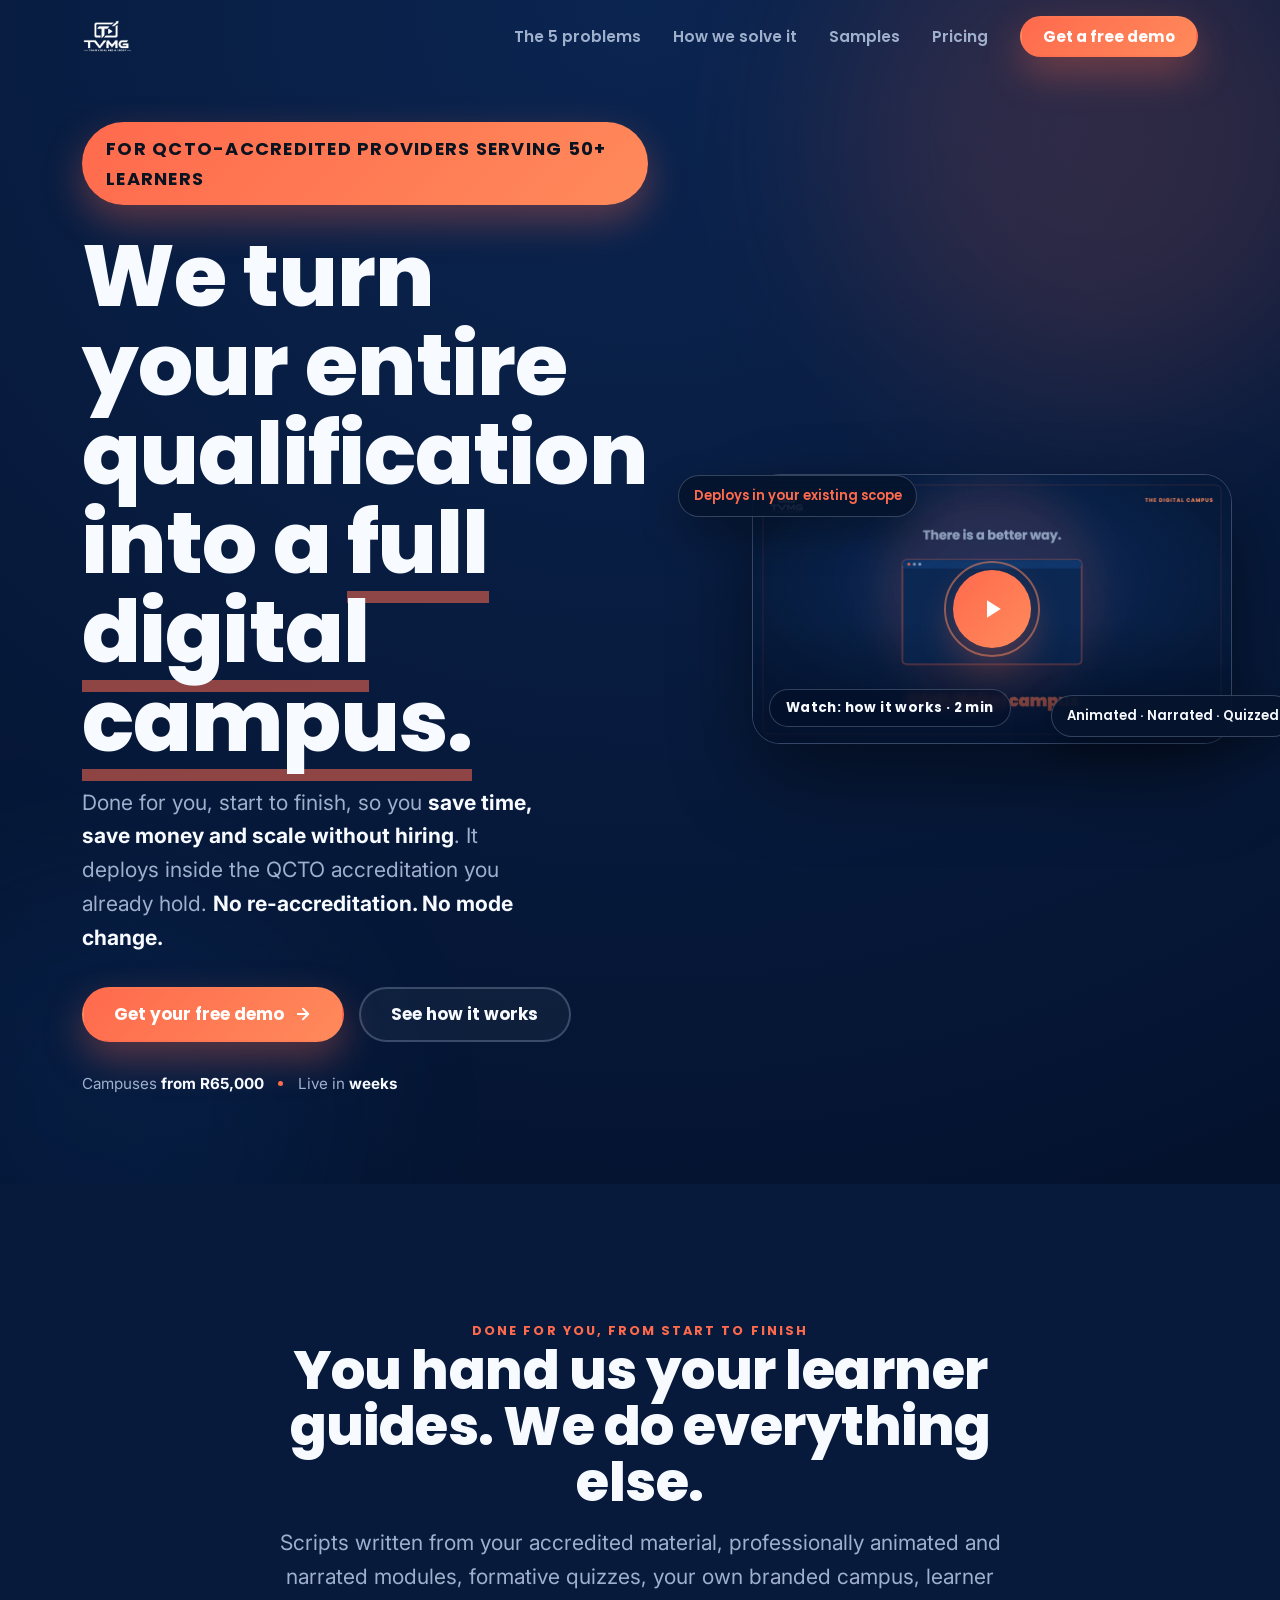
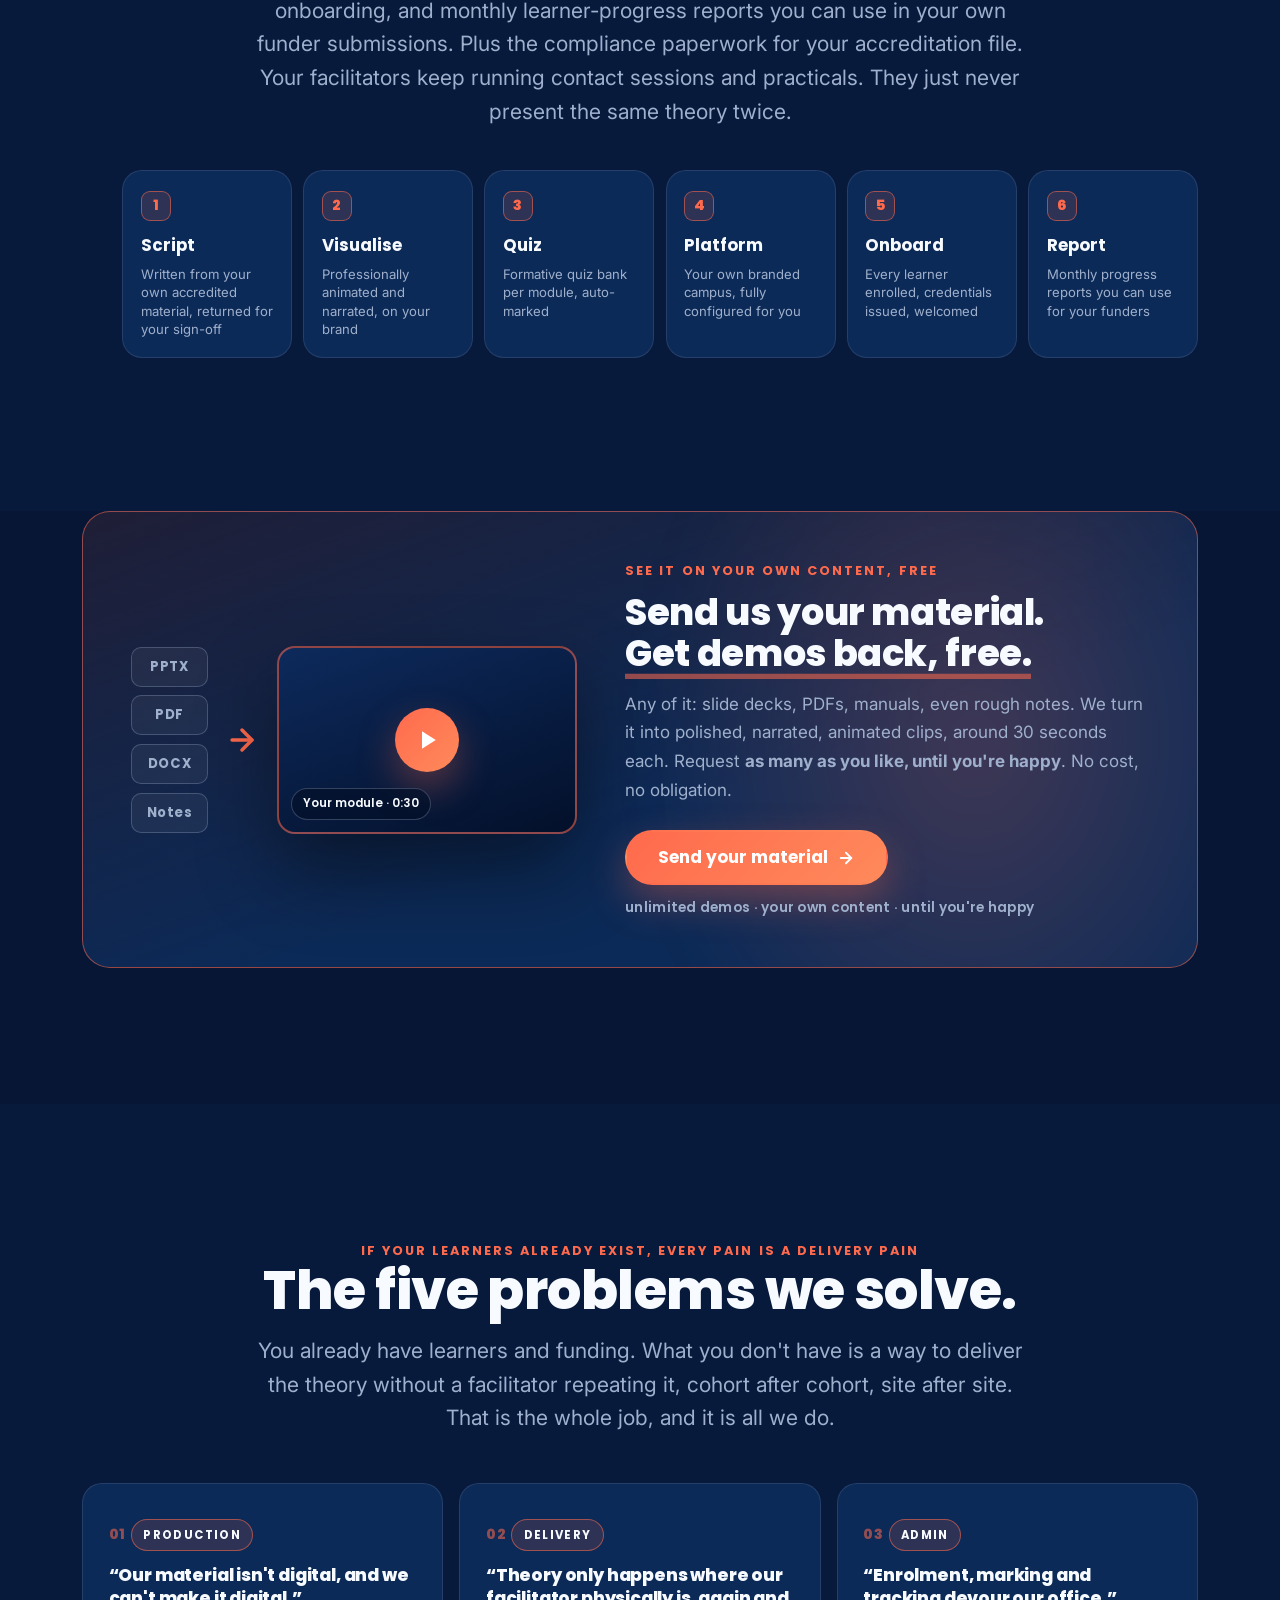
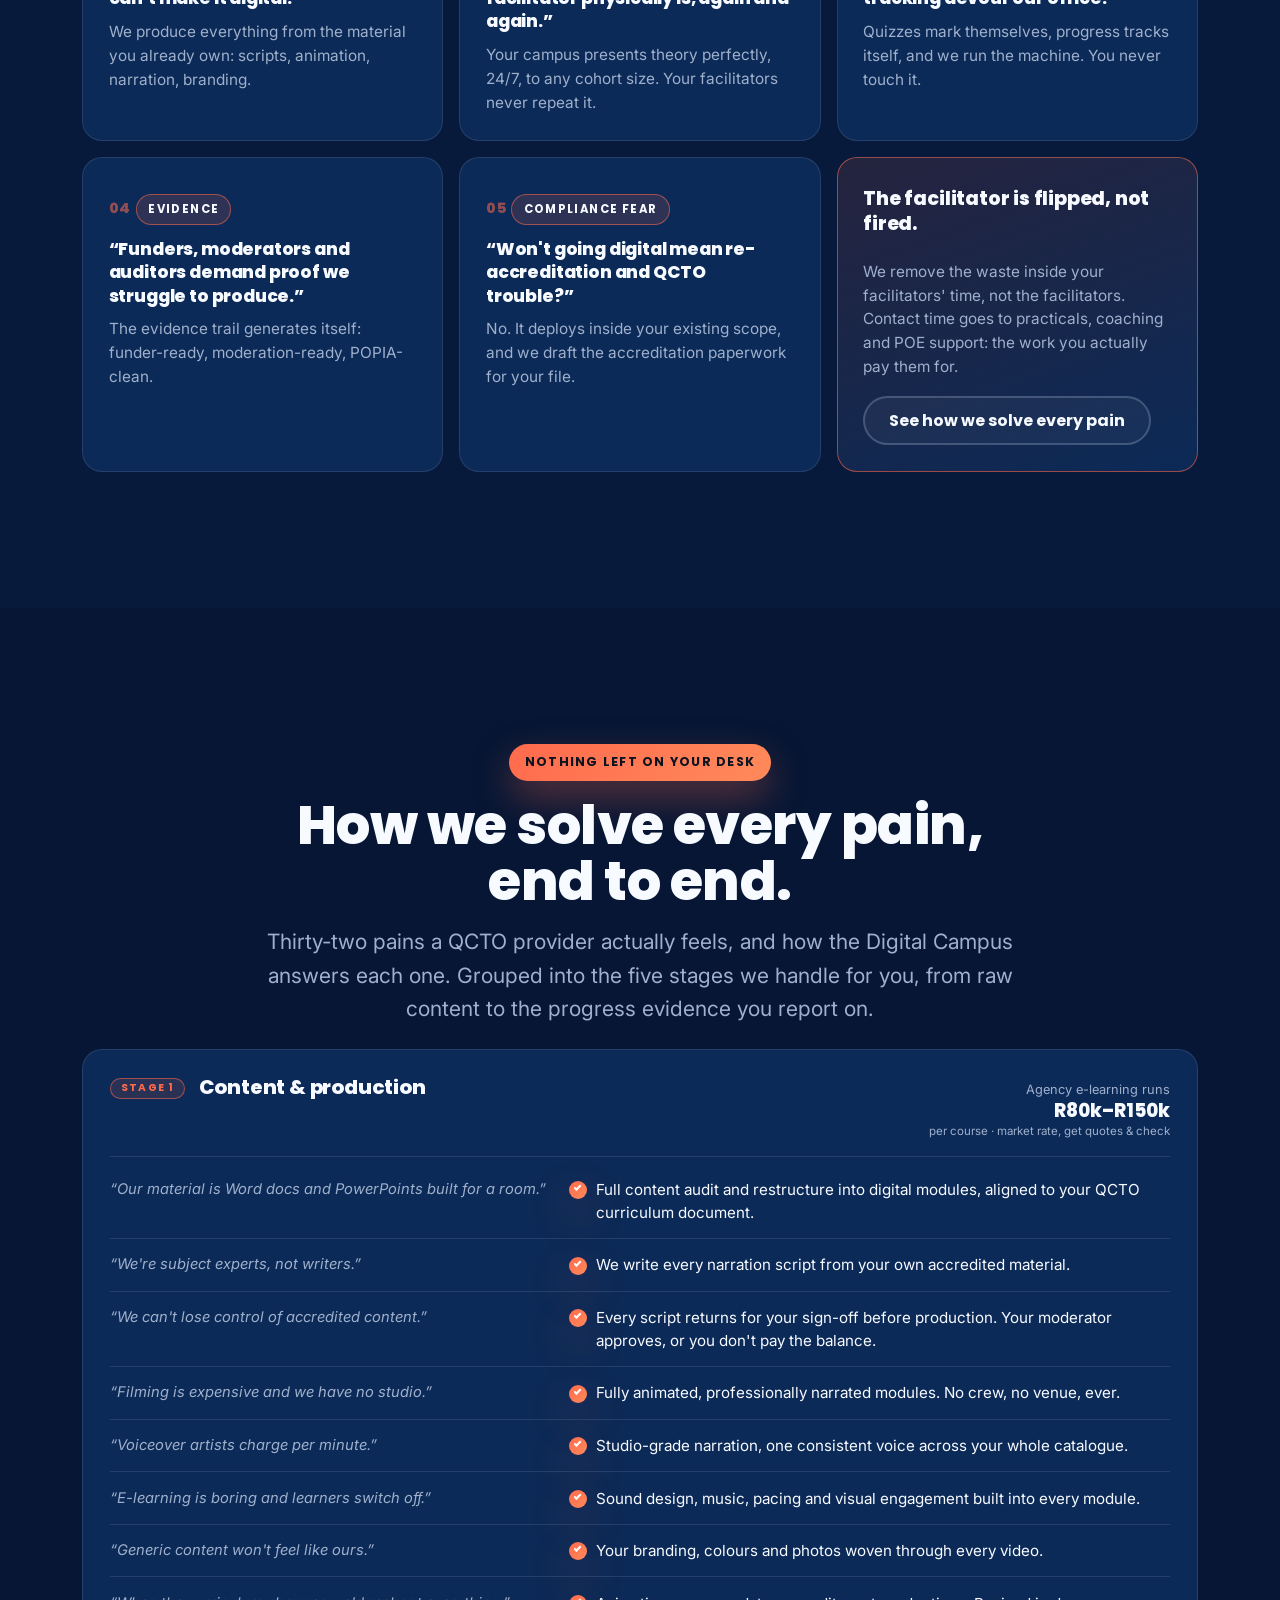
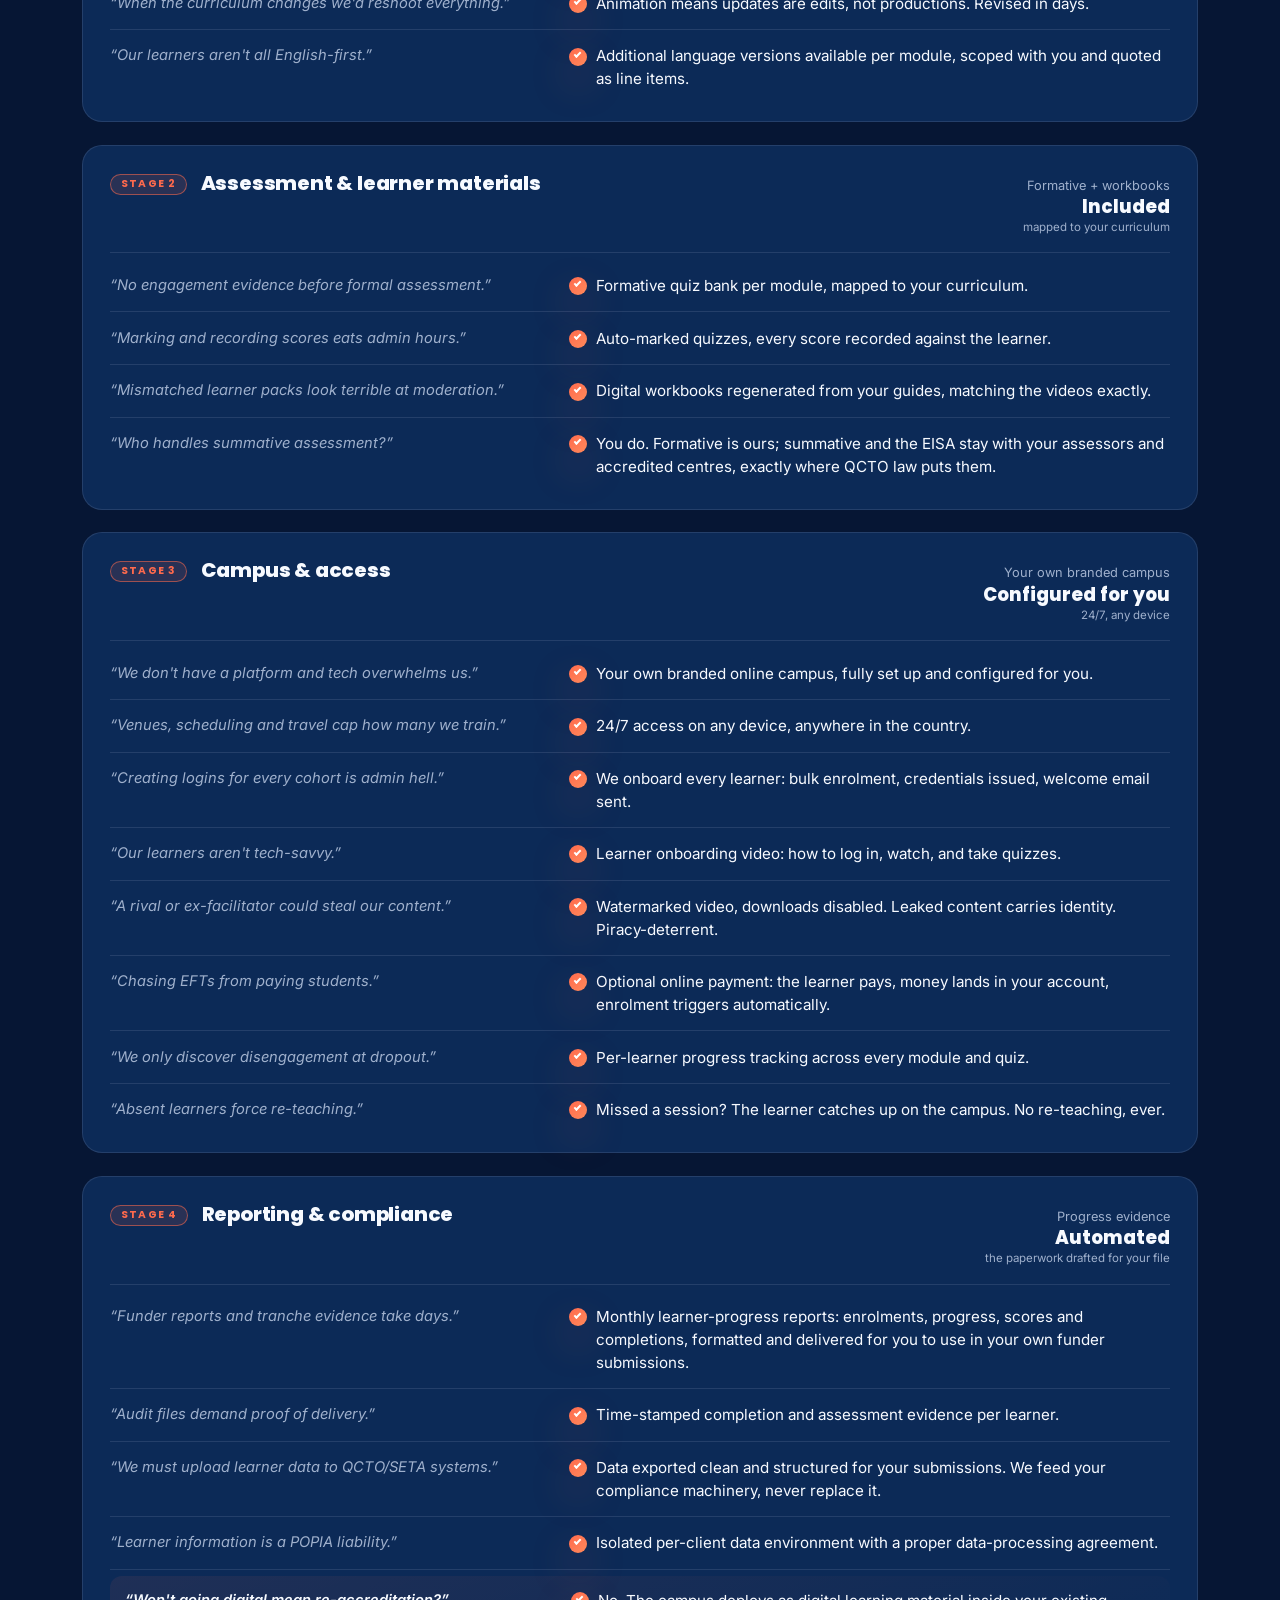
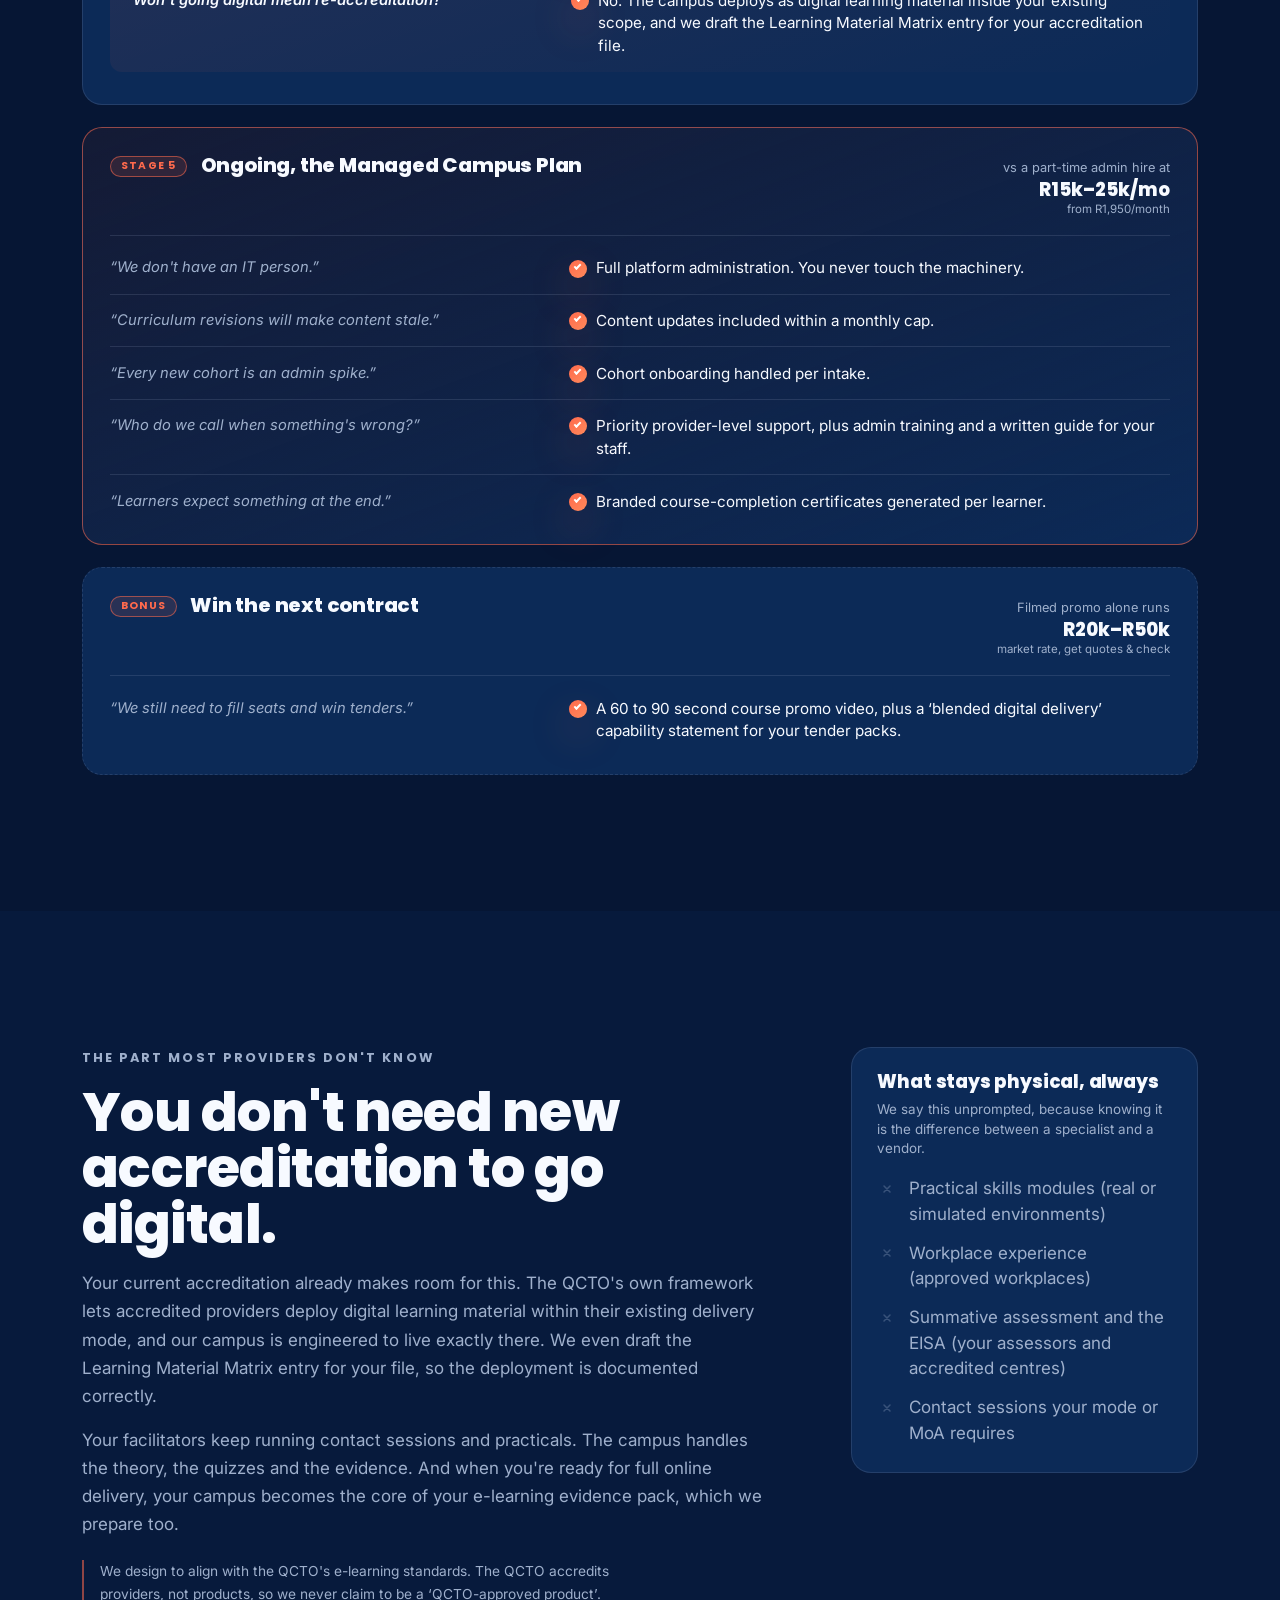
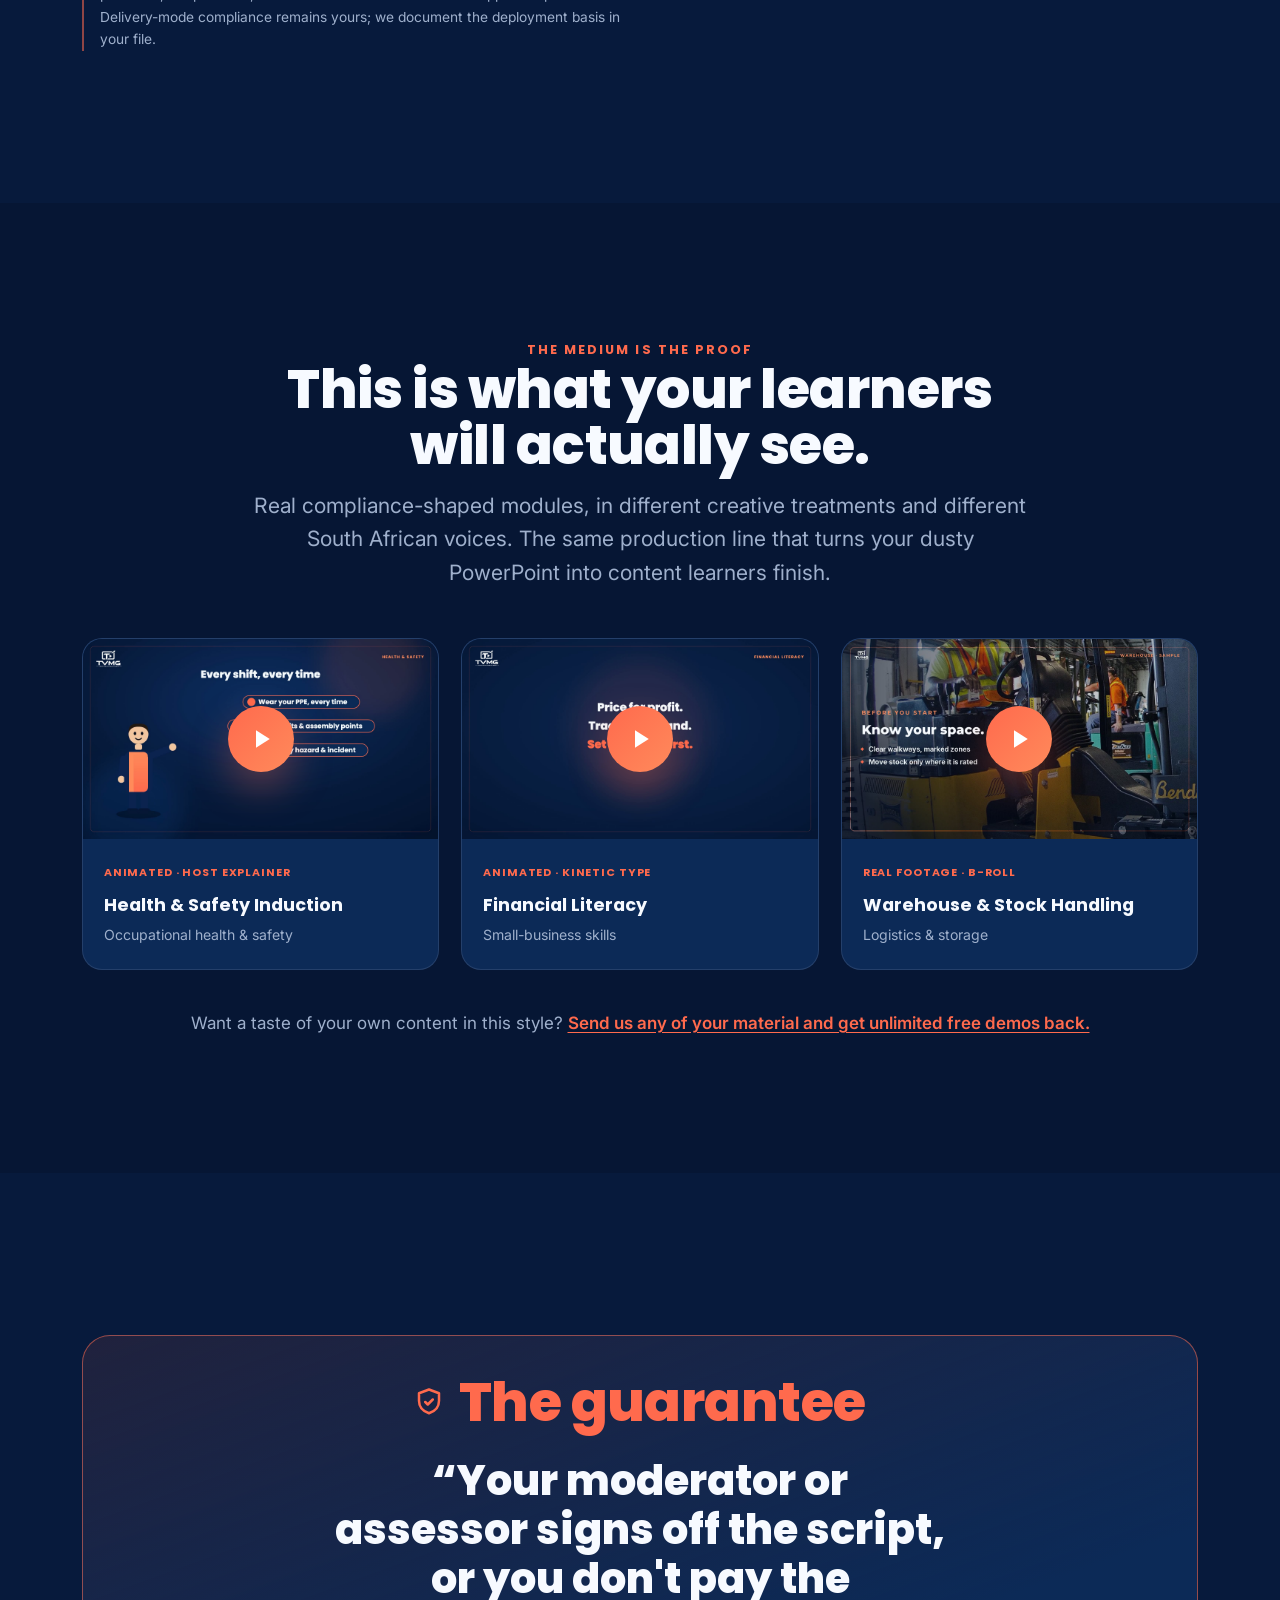
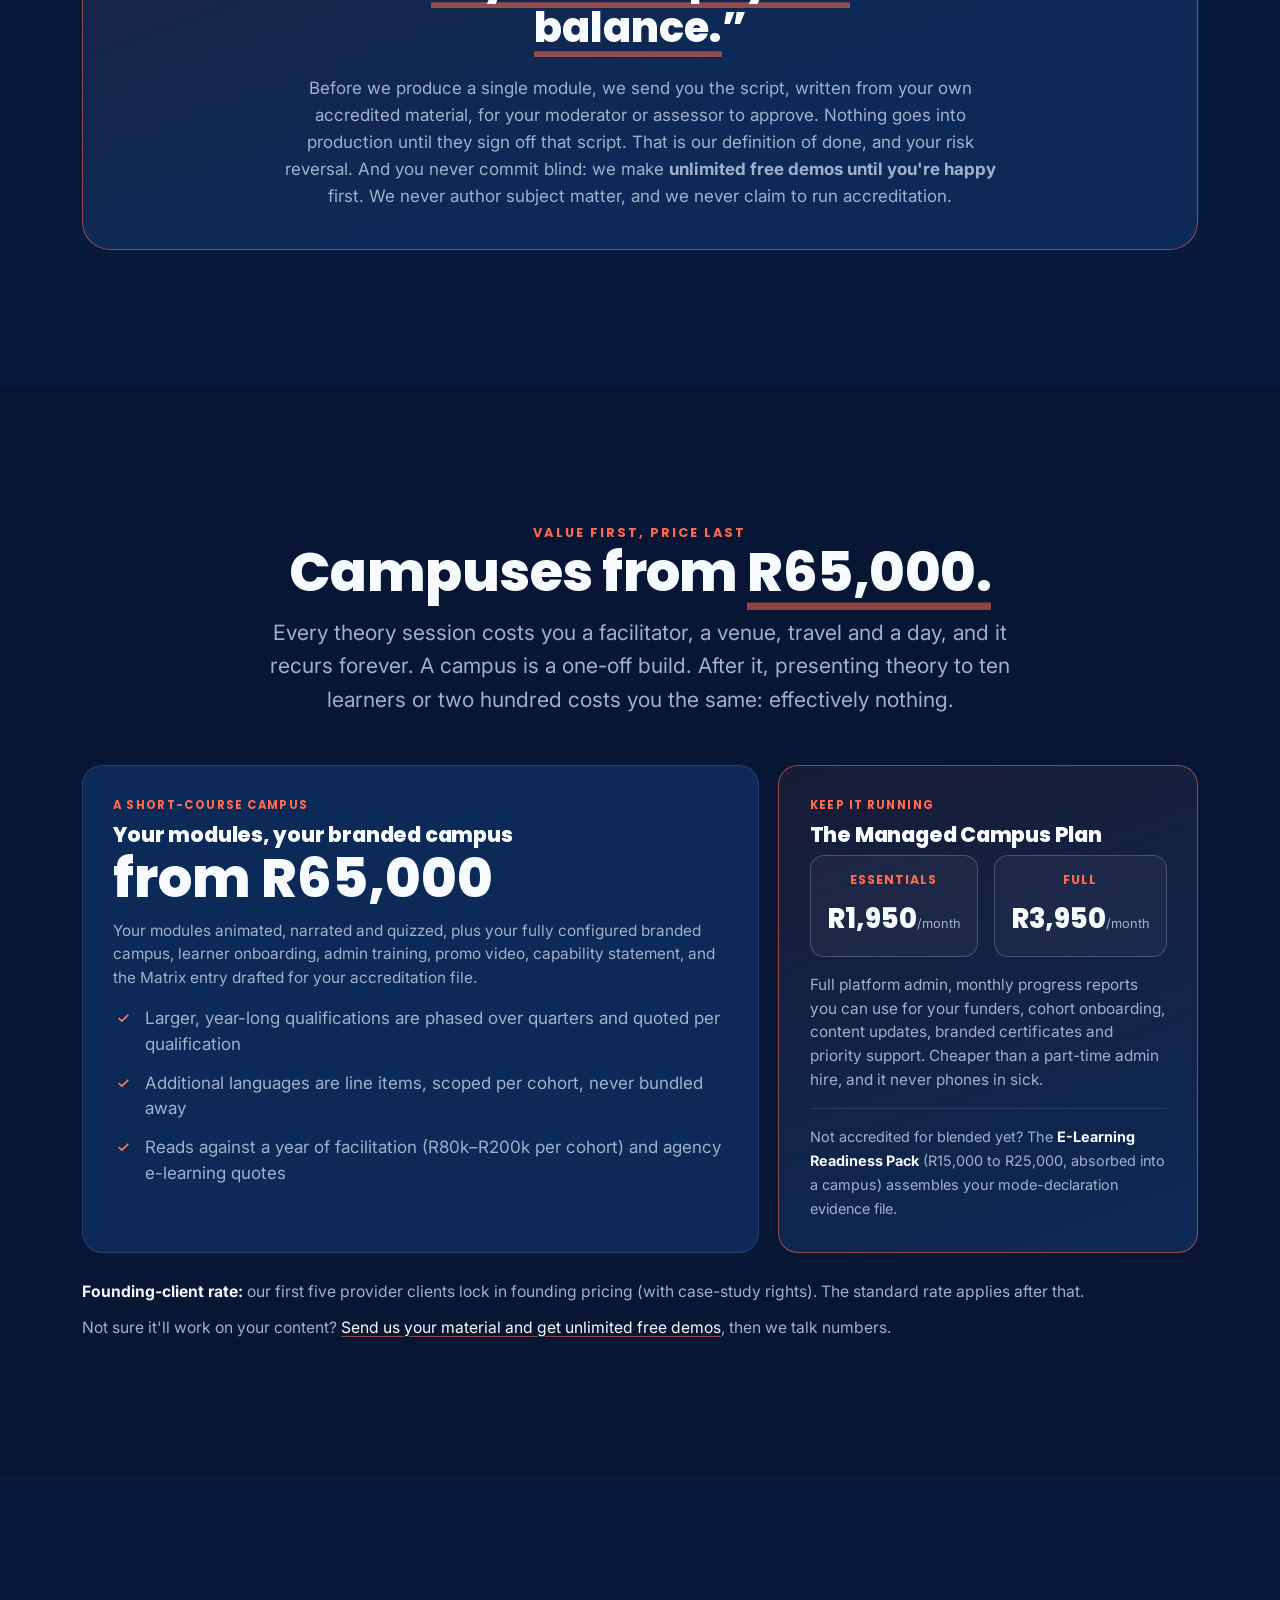
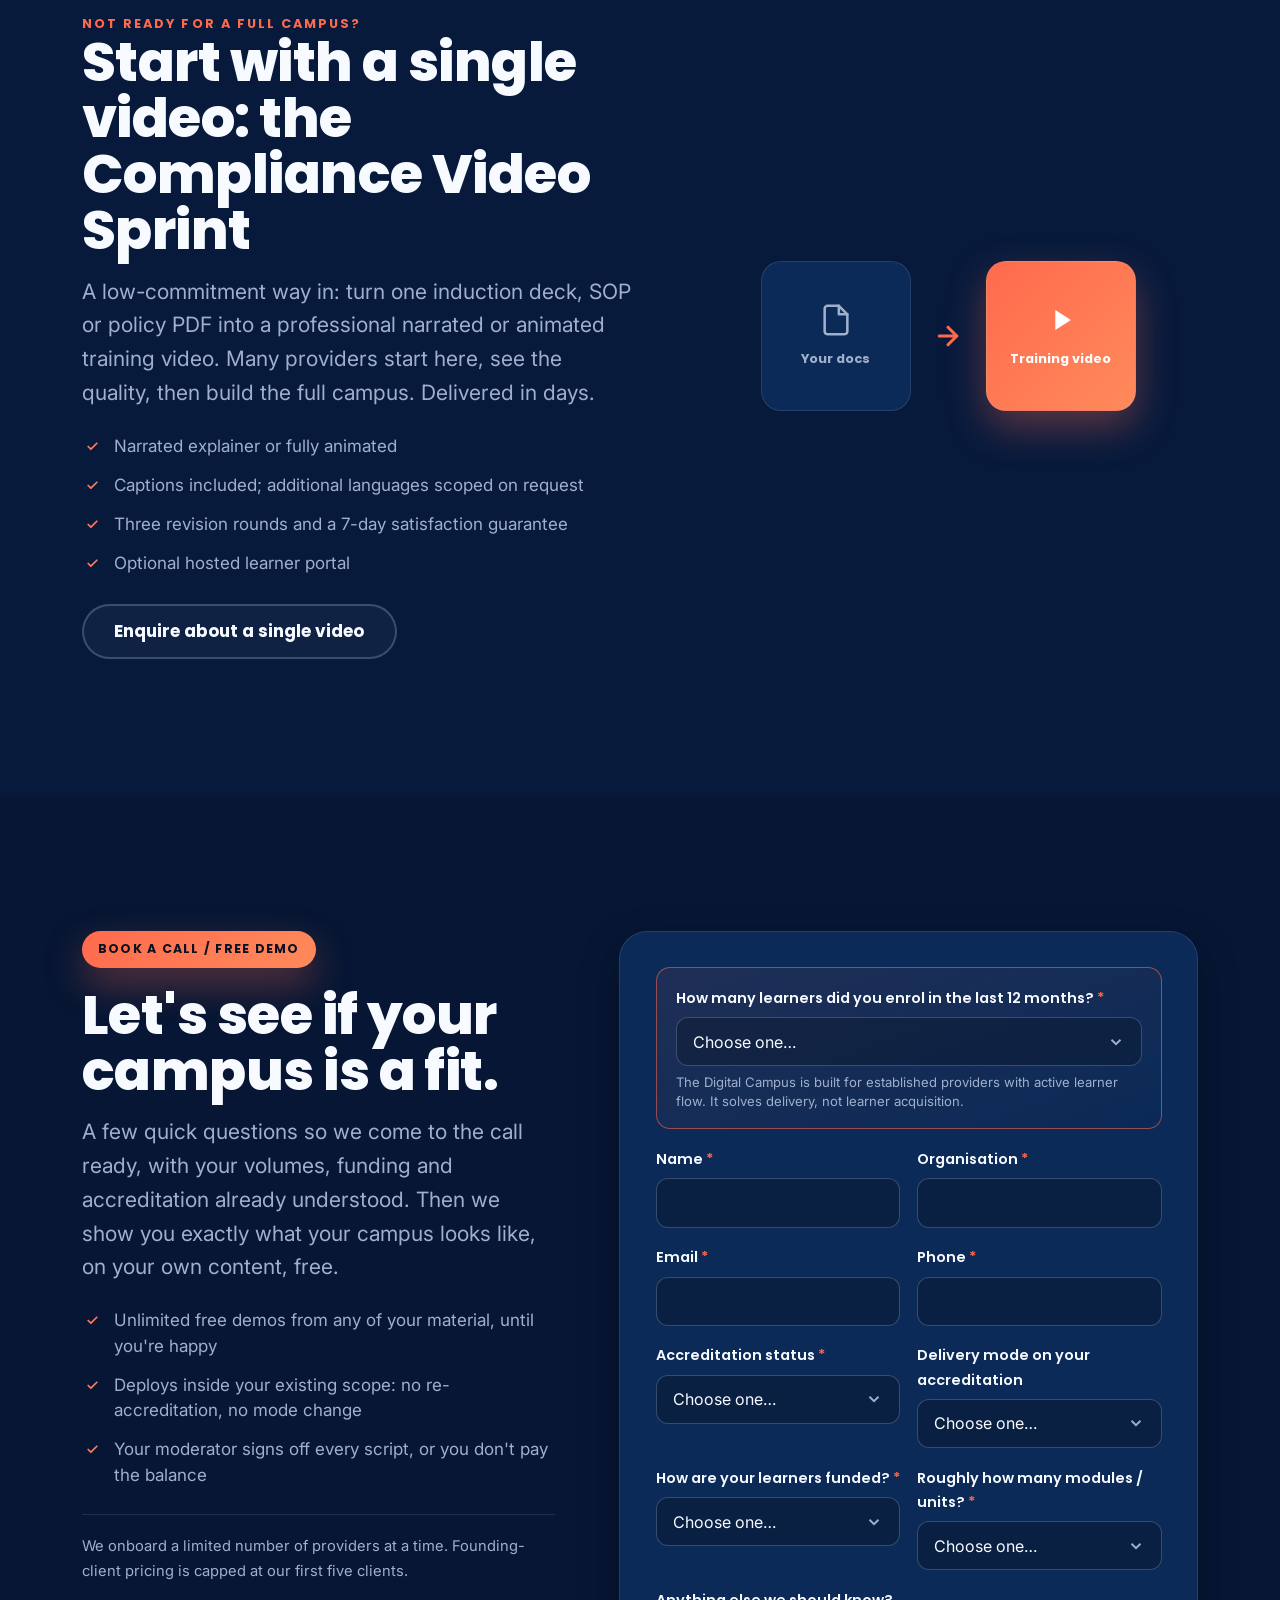
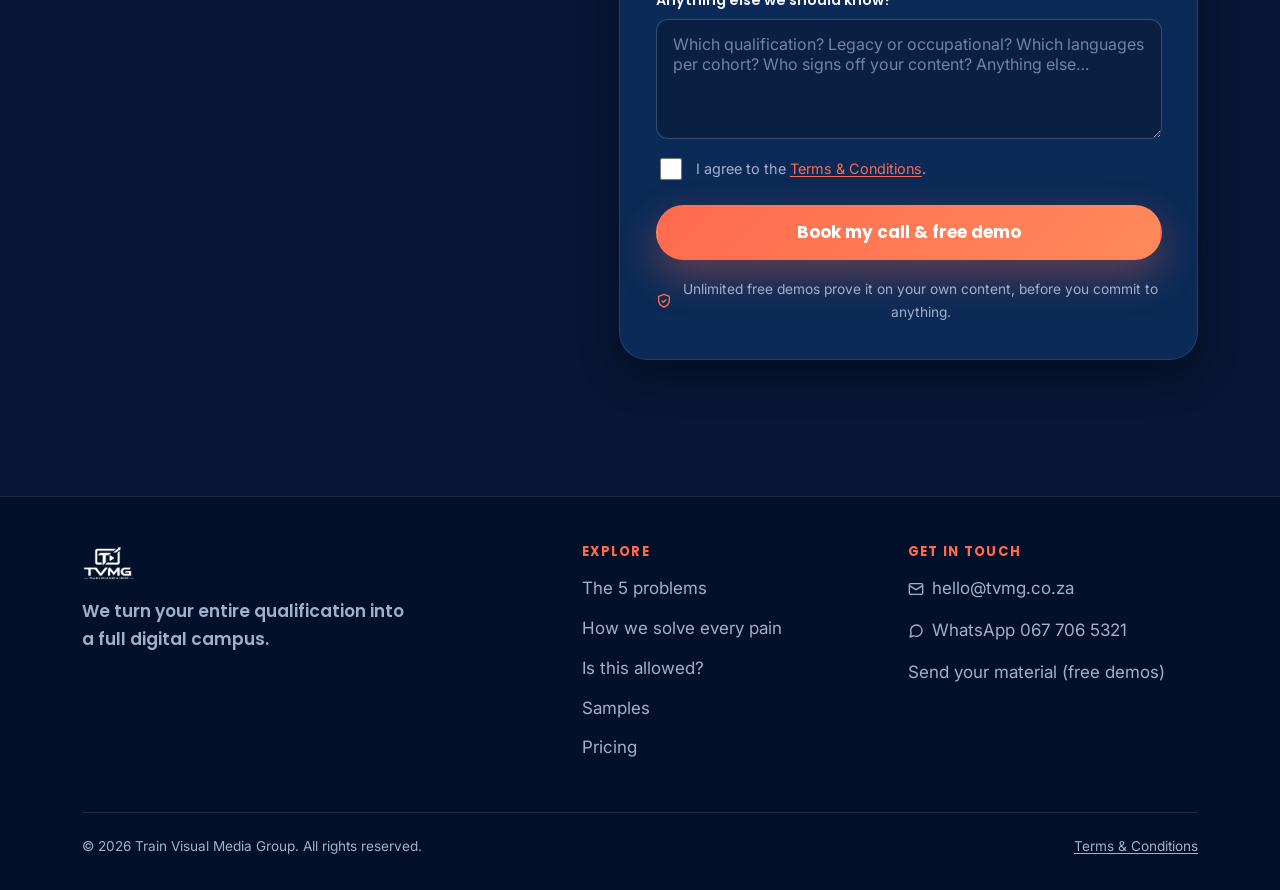
==== commit 8d7f8042: "Lander copy fixes per feedback - Demo band: add the missing visual (any material -> 30s demo) and fi" ====
--- a/Site/index.html
+++ b/Site/index.html
@@ -31,8 +31,8 @@
   <link rel="preconnect" href="https://fonts.gstatic.com" crossorigin />
   <link href="https://fonts.googleapis.com/css2?family=Inter:wght@400;500;600;700&family=Poppins:wght@500;600;700;800&display=swap" rel="stylesheet" />
 
-  <link rel="stylesheet" href="css/tokens.css?v=20260706c" />
-  <link rel="stylesheet" href="css/styles.css?v=20260706c" />
+  <link rel="stylesheet" href="css/tokens.css?v=20260707" />
+  <link rel="stylesheet" href="css/styles.css?v=20260707" />
 
   <script type="application/ld+json">
   {
@@ -126,7 +126,7 @@
         <div class="section-head center reveal">
           <p class="eyebrow">Done for you, from start to finish</p>
           <h2 id="dfy-title">You hand us your learner guides. We do everything else.</h2>
-          <p class="lead" style="margin-top:1rem">Scripts written from your accredited material, professionally animated and narrated modules, formative quizzes, your own branded campus, learner onboarding, and monthly funder-ready progress reports. Plus the compliance paperwork for your accreditation file. Your facilitators keep running contact sessions and practicals. They just never present the same theory twice.</p>
+          <p class="lead" style="margin-top:1rem">Scripts written from your accredited material, professionally animated and narrated modules, formative quizzes, your own branded campus, learner onboarding, and monthly learner-progress reports you can use in your own funder submissions. Plus the compliance paperwork for your accreditation file. Your facilitators keep running contact sessions and practicals. They just never present the same theory twice.</p>
         </div>
 
         <ol class="pipeline reveal">
@@ -135,7 +135,7 @@
           <li><span class="pl-n">3</span><b>Quiz</b><i>Formative quiz bank per module, auto-marked</i></li>
           <li><span class="pl-n">4</span><b>Platform</b><i>Your own branded campus, fully configured for you</i></li>
           <li><span class="pl-n">5</span><b>Onboard</b><i>Every learner enrolled, credentials issued, welcomed</i></li>
-          <li><span class="pl-n">6</span><b>Report</b><i>Funder-ready evidence and progress, generated monthly</i></li>
+          <li><span class="pl-n">6</span><b>Report</b><i>Monthly progress reports you can use for your funders</i></li>
         </ol>
       </div>
     </section>
@@ -145,16 +145,31 @@
       <div class="container">
         <div class="demo-band reveal">
           <span class="db-glow" aria-hidden="true"></span>
-          <div class="db-copy">
-            <p class="eyebrow">See it on your own content, free</p>
-            <h2 id="demo-title">Send us one slide deck.<br><span class="hl">Get 30 seconds back, free.</span></h2>
-            <p class="db-note">Your dusty PowerPoint, returned as a polished, narrated, animated clip. No cost, no obligation: the fastest way to see exactly what your campus will look like. This was a Word document last Tuesday.</p>
-          </div>
-          <div class="db-cta">
-            <a class="btn btn--primary btn--lg" href="demo.html">Send a slide deck
-              <svg class="arrow" width="18" height="18" viewBox="0 0 24 24" fill="none" stroke="currentColor" stroke-width="2.5" stroke-linecap="round" stroke-linejoin="round" aria-hidden="true"><line x1="5" y1="12" x2="19" y2="12"/><polyline points="12 5 19 12 12 19"/></svg>
-            </a>
-            <span class="db-sub">30 seconds back · your own content · free</span>
+          <div class="db-visual" aria-hidden="true">
+            <div class="dbv-files">
+              <span class="dbv-file">PPTX</span>
+              <span class="dbv-file">PDF</span>
+              <span class="dbv-file">DOCX</span>
+              <span class="dbv-file">Notes</span>
+            </div>
+            <span class="dbv-arrow"><svg width="34" height="34" viewBox="0 0 24 24" fill="none" stroke="currentColor" stroke-width="2.5" stroke-linecap="round" stroke-linejoin="round"><line x1="5" y1="12" x2="19" y2="12"/><polyline points="12 5 19 12 12 19"/></svg></span>
+            <div class="dbv-card">
+              <span class="dbv-play"><svg width="30" height="30" viewBox="0 0 24 24" fill="currentColor"><path d="M8 5v14l11-7z"/></svg></span>
+              <span class="dbv-cap">Your module · 0:30</span>
+            </div>
+          </div>
+          <div class="db-right">
+            <div class="db-copy">
+              <p class="eyebrow">See it on your own content, free</p>
+              <h2 id="demo-title">Send us your material.<br><span class="hl">Get demos back, free.</span></h2>
+              <p class="db-note">Any of it: slide decks, PDFs, manuals, even rough notes. We turn it into polished, narrated, animated clips, around 30 seconds each. Request <strong>as many as you like, until you're happy</strong>. No cost, no obligation.</p>
+            </div>
+            <div class="db-cta">
+              <a class="btn btn--primary btn--lg" href="demo.html">Send your material
+                <svg class="arrow" width="18" height="18" viewBox="0 0 24 24" fill="none" stroke="currentColor" stroke-width="2.5" stroke-linecap="round" stroke-linejoin="round" aria-hidden="true"><line x1="5" y1="12" x2="19" y2="12"/><polyline points="12 5 19 12 12 19"/></svg>
+              </a>
+              <span class="db-sub">unlimited demos · your own content · until you're happy</span>
+            </div>
           </div>
         </div>
       </div>
@@ -215,7 +230,7 @@
         <div class="section-head center reveal">
           <p class="pill pill--coral" style="margin:0 auto">Nothing left on your desk</p>
           <h2 id="solve-title" style="margin-top:1rem">How we solve every pain, end to end.</h2>
-          <p class="lead" style="margin-top:1rem">Thirty-two pains a QCTO provider actually feels, and how the Digital Campus answers each one. Grouped into the five stages we handle for you, from raw content to funder-ready evidence.</p>
+          <p class="lead" style="margin-top:1rem">Thirty-two pains a QCTO provider actually feels, and how the Digital Campus answers each one. Grouped into the five stages we handle for you, from raw content to the progress evidence you report on.</p>
         </div>
 
         <!-- STAGE 1 -->
@@ -273,10 +288,10 @@
         <div class="pmap reveal" data-delay="1">
           <div class="pmap-head">
             <h3><span class="pmap-stage">Stage 4</span> Reporting &amp; compliance</h3>
-            <div class="pmap-worth"><span>Funder-ready evidence</span><b>Automated</b><i>the paperwork drafted for your file</i></div>
+            <div class="pmap-worth"><span>Progress evidence</span><b>Automated</b><i>the paperwork drafted for your file</i></div>
           </div>
           <ul class="pmap-list">
-            <li><span class="pm-pain">&ldquo;Funder reports and tranche evidence take days.&rdquo;</span><span class="pm-sol">Monthly funder-ready progress report: enrolments, progress, scores, completions, formatted and delivered.</span></li>
+            <li><span class="pm-pain">&ldquo;Funder reports and tranche evidence take days.&rdquo;</span><span class="pm-sol">Monthly learner-progress reports: enrolments, progress, scores and completions, formatted and delivered for you to use in your own funder submissions.</span></li>
             <li><span class="pm-pain">&ldquo;Audit files demand proof of delivery.&rdquo;</span><span class="pm-sol">Time-stamped completion and assessment evidence per learner.</span></li>
             <li><span class="pm-pain">&ldquo;We must upload learner data to QCTO/SETA systems.&rdquo;</span><span class="pm-sol">Data exported clean and structured for your submissions. We feed your compliance machinery, never replace it.</span></li>
             <li><span class="pm-pain">&ldquo;Learner information is a POPIA liability.&rdquo;</span><span class="pm-sol">Isolated per-client data environment with a proper data-processing agreement.</span></li>
@@ -384,7 +399,7 @@
           </figure>
         </div>
 
-        <p class="work-foot reveal">Want a taste of your own content in this style? <a href="demo.html">Send one slide deck and get 30 seconds back, free.</a></p>
+        <p class="work-foot reveal">Want a taste of your own content in this style? <a href="demo.html">Send us any of your material and get unlimited free demos back.</a></p>
       </div>
     </section>
 
@@ -396,8 +411,8 @@
             <svg width="30" height="30" viewBox="0 0 24 24" fill="none" stroke="currentColor" stroke-width="2" stroke-linecap="round" stroke-linejoin="round" aria-hidden="true"><path d="M12 2 4 5v6c0 5 3.4 8.5 8 10 4.6-1.5 8-5 8-10V5l-8-3z"/><polyline points="9 12 11 14 15 10"/></svg>
             <h2 id="guar-title">The guarantee</h2>
           </div>
-          <p class="guar-line">&ldquo;Your moderator or assessor signs off the content, <span class="hl">or you don't pay the balance.</span>&rdquo;</p>
-          <p class="guar-note">Your world runs on approval chains, so we tie our payment to the only signature that matters: your compliance person's. It's your risk reversal, and our definition of done. We restructure your own accredited material with your sign-off at every gate. We never author subject matter, and we never claim to run accreditation.</p>
+          <p class="guar-line">&ldquo;Your moderator or assessor signs off the script, <span class="hl">or you don't pay the balance.</span>&rdquo;</p>
+          <p class="guar-note">Before we produce a single module, we send you the script, written from your own accredited material, for your moderator or assessor to approve. Nothing goes into production until they sign off that script. That is our definition of done, and your risk reversal. And you never commit blind: we make <strong>unlimited free demos until you're happy</strong> first. We never author subject matter, and we never claim to run accreditation.</p>
         </div>
       </div>
     </section>
@@ -413,14 +428,14 @@
 
         <div class="price-grid">
           <article class="price-card reveal">
-            <p class="pc-kicker">A representative build</p>
-            <h3>A 5-module short course</h3>
-            <p class="pc-big">≈ R71,000</p>
-            <p class="pc-sub">Five animated, narrated, quizzed modules, plus your fully configured branded campus, learner onboarding, admin training, promo video, capability statement, and the Matrix entry drafted for your accreditation file.</p>
+            <p class="pc-kicker">A short-course campus</p>
+            <h3>Your modules, your branded campus</h3>
+            <p class="pc-big">from R65,000</p>
+            <p class="pc-sub">Your modules animated, narrated and quizzed, plus your fully configured branded campus, learner onboarding, admin training, promo video, capability statement, and the Matrix entry drafted for your accreditation file.</p>
             <ul class="ticks">
-              <li>Year-long qualifications phase over quarters (24 modules ≈ R234,500, billed in four phases)</li>
+              <li>Larger, year-long qualifications are phased over quarters and quoted per qualification</li>
               <li>Additional languages are line items, scoped per cohort, never bundled away</li>
-              <li>Reads against a stack worth R180k+ and a year of facilitation (R80k–R200k per cohort)</li>
+              <li>Reads against a year of facilitation (R80k–R200k per cohort) and agency e-learning quotes</li>
             </ul>
           </article>
 
@@ -431,14 +446,14 @@
               <div class="pc-tier"><span>Essentials</span><b>R1,950</b><i>/month</i></div>
               <div class="pc-tier"><span>Full</span><b>R3,950</b><i>/month</i></div>
             </div>
-            <p class="pc-sub">Full platform admin, monthly funder-ready reporting, cohort onboarding, content updates, branded certificates and priority support. Cheaper than a part-time admin hire, and it never phones in sick.</p>
+            <p class="pc-sub">Full platform admin, monthly progress reports you can use for your funders, cohort onboarding, content updates, branded certificates and priority support. Cheaper than a part-time admin hire, and it never phones in sick.</p>
             <p class="pc-extra">Not accredited for blended yet? The <b>E-Learning Readiness Pack</b> (R15,000 to R25,000, absorbed into a campus) assembles your mode-declaration evidence file.</p>
           </article>
         </div>
 
         <div class="price-foot reveal">
           <p class="pf-scarcity"><strong>Founding-client rate:</strong> our first five provider clients lock in founding pricing (with case-study rights). The standard rate applies after that.</p>
-          <p class="pf-demo">Not sure it'll work on your content? <a href="demo.html">Send one slide deck and get 30 seconds back, free</a>, then we talk numbers.</p>
+          <p class="pf-demo">Not sure it'll work on your content? <a href="demo.html">Send us your material and get unlimited free demos</a>, then we talk numbers.</p>
         </div>
       </div>
     </section>
@@ -479,9 +494,9 @@
             <h2 id="enquiry-title">Let's see if your campus is a fit.</h2>
             <p class="lead">A few quick questions so we come to the call ready, with your volumes, funding and accreditation already understood. Then we show you exactly what your campus looks like, on your own content, free.</p>
             <ul class="ticks" style="margin-top:1.5rem">
-              <li>Built around your own accredited curriculum</li>
+              <li>Unlimited free demos from any of your material, until you're happy</li>
               <li>Deploys inside your existing scope: no re-accreditation, no mode change</li>
-              <li>Moderator sign-off guarantee, or you don't pay the balance</li>
+              <li>Your moderator signs off every script, or you don't pay the balance</li>
             </ul>
             <p class="form-scarcity">We onboard a limited number of providers at a time. Founding-client pricing is capped at our first five clients.</p>
           </aside>
@@ -595,7 +610,7 @@
 
               <p class="form-trust">
                 <svg width="16" height="16" viewBox="0 0 24 24" fill="none" stroke="currentColor" stroke-width="2" stroke-linecap="round" stroke-linejoin="round" aria-hidden="true"><path d="M12 2 4 5v6c0 5 3.4 8.5 8 10 4.6-1.5 8-5 8-10V5l-8-3z"/><polyline points="9 12 11 14 15 10"/></svg>
-                Your free demo proves it on your own content, before you commit to anything.
+                Unlimited free demos prove it on your own content, before you commit to anything.
               </p>
             </form>
 
@@ -637,7 +652,7 @@
           <ul>
             <li><a href="mailto:hello@tvmg.co.za"><svg width="16" height="16" viewBox="0 0 24 24" fill="none" stroke="currentColor" stroke-width="2" aria-hidden="true"><rect x="2" y="4" width="20" height="16" rx="2"/><path d="m22 7-10 6L2 7"/></svg> hello@tvmg.co.za</a></li>
             <li><a href="https://wa.me/27677065321?text=Hi%20TVMG%2C%20I%27m%20a%20QCTO-accredited%20provider%20and%20would%20like%20a%20free%20demo." target="_blank" rel="noopener"><svg width="16" height="16" viewBox="0 0 24 24" fill="none" stroke="currentColor" stroke-width="2" stroke-linecap="round" stroke-linejoin="round" aria-hidden="true"><path d="M21 11.5a8.38 8.38 0 0 1-.9 3.8 8.5 8.5 0 0 1-7.6 4.7 8.38 8.38 0 0 1-3.8-.9L3 21l1.9-5.7a8.38 8.38 0 0 1-.9-3.8 8.5 8.5 0 0 1 4.7-7.6 8.38 8.38 0 0 1 3.8-.9h.5a8.48 8.48 0 0 1 8 8v.5z"/></svg> WhatsApp 067 706 5321</a></li>
-            <li><a href="demo.html">Send a slide deck (free demo)</a></li>
+            <li><a href="demo.html">Send your material (free demos)</a></li>
           </ul>
         </div>
       </div>
@@ -649,7 +664,7 @@
     </div>
   </footer>
 
-  <script src="js/main.js?v=20260706c"></script>
+  <script src="js/main.js?v=20260707"></script>
   <script>
     // Hero explainer: click to play the 2-minute walkthrough inline.
     (function () {
--- a/Site/css/styles.css
+++ b/Site/css/styles.css
@@ -344,14 +344,24 @@
 /* Demo band (above the fold) */
 .demo-band-sec{padding-top:0}
 .demo-band{position:relative;overflow:hidden;display:grid;gap:1.6rem;background:linear-gradient(160deg,rgba(255,106,77,.10),var(--surface) 60%);border:1.5px solid var(--border-coral);border-radius:var(--radius-lg);padding:clamp(1.8rem,4vw,3rem)}
-.db-glow{position:absolute;right:-10%;top:-40%;width:60%;height:180%;background:radial-gradient(ellipse at center,rgba(255,106,77,.22),transparent 70%);filter:blur(30px);pointer-events:none}
 .demo-band>*{position:relative;z-index:1}
+.demo-band>.db-glow{position:absolute;right:-10%;top:-40%;width:60%;height:180%;background:radial-gradient(ellipse at center,rgba(255,106,77,.22),transparent 70%);filter:blur(30px);pointer-events:none;z-index:0}
 .db-copy .eyebrow{color:var(--coral)}
 .demo-band h2{font-size:clamp(1.5rem,3.2vw,2.3rem);margin-top:.6rem;line-height:1.12}
 .db-note{color:var(--text-muted);margin-top:1rem;max-width:60ch}
 .db-cta{display:flex;flex-direction:column;align-items:flex-start;gap:.7rem}
 .db-sub{font-family:var(--font-head);font-weight:600;font-size:.85rem;letter-spacing:.02em;color:var(--silver)}
-@media(min-width:860px){.demo-band{grid-template-columns:1.4fr .6fr;align-items:center;gap:3rem}.db-cta{align-items:flex-start}}
+.db-right{display:flex;flex-direction:column;gap:1.6rem}
+@media(min-width:860px){.demo-band{grid-template-columns:.92fr 1.08fr;align-items:center;gap:3rem}}
+/* demo visual: any material -> ~30s demo */
+.db-visual{display:flex;align-items:center;justify-content:center;gap:1.1rem}
+.dbv-files{display:flex;flex-direction:column;gap:.55rem}
+.dbv-file{font-family:var(--font-head);font-weight:700;font-size:.82rem;letter-spacing:.04em;color:var(--silver);background:rgba(255,255,255,.05);border:1px solid var(--border-strong);border-radius:10px;padding:.5rem .9rem;text-align:center}
+.dbv-arrow{color:var(--coral);display:flex;flex-shrink:0}
+.dbv-card{position:relative;width:min(300px,44vw);aspect-ratio:16/10;border-radius:18px;background:linear-gradient(160deg,#0d2a5c,var(--navy-deep));border:2px solid var(--border-coral);box-shadow:var(--shadow-lg);display:flex;align-items:center;justify-content:center;flex-shrink:0}
+.dbv-play{width:64px;height:64px;border-radius:50%;background:var(--grad-coral);color:#fff;display:flex;align-items:center;justify-content:center;box-shadow:var(--shadow-coral)}
+.dbv-cap{position:absolute;left:12px;bottom:12px;font-family:var(--font-head);font-weight:600;font-size:.74rem;color:var(--ice);background:rgba(3,16,42,.7);border:1px solid var(--border-strong);padding:.32rem .7rem;border-radius:var(--radius-pill)}
+@media(max-width:560px){.dbv-files{flex-direction:row;flex-wrap:wrap;justify-content:center}.db-visual{flex-wrap:wrap}}
 
 /* The five problems */
 .problems{margin-top:3rem;display:grid;gap:1rem}
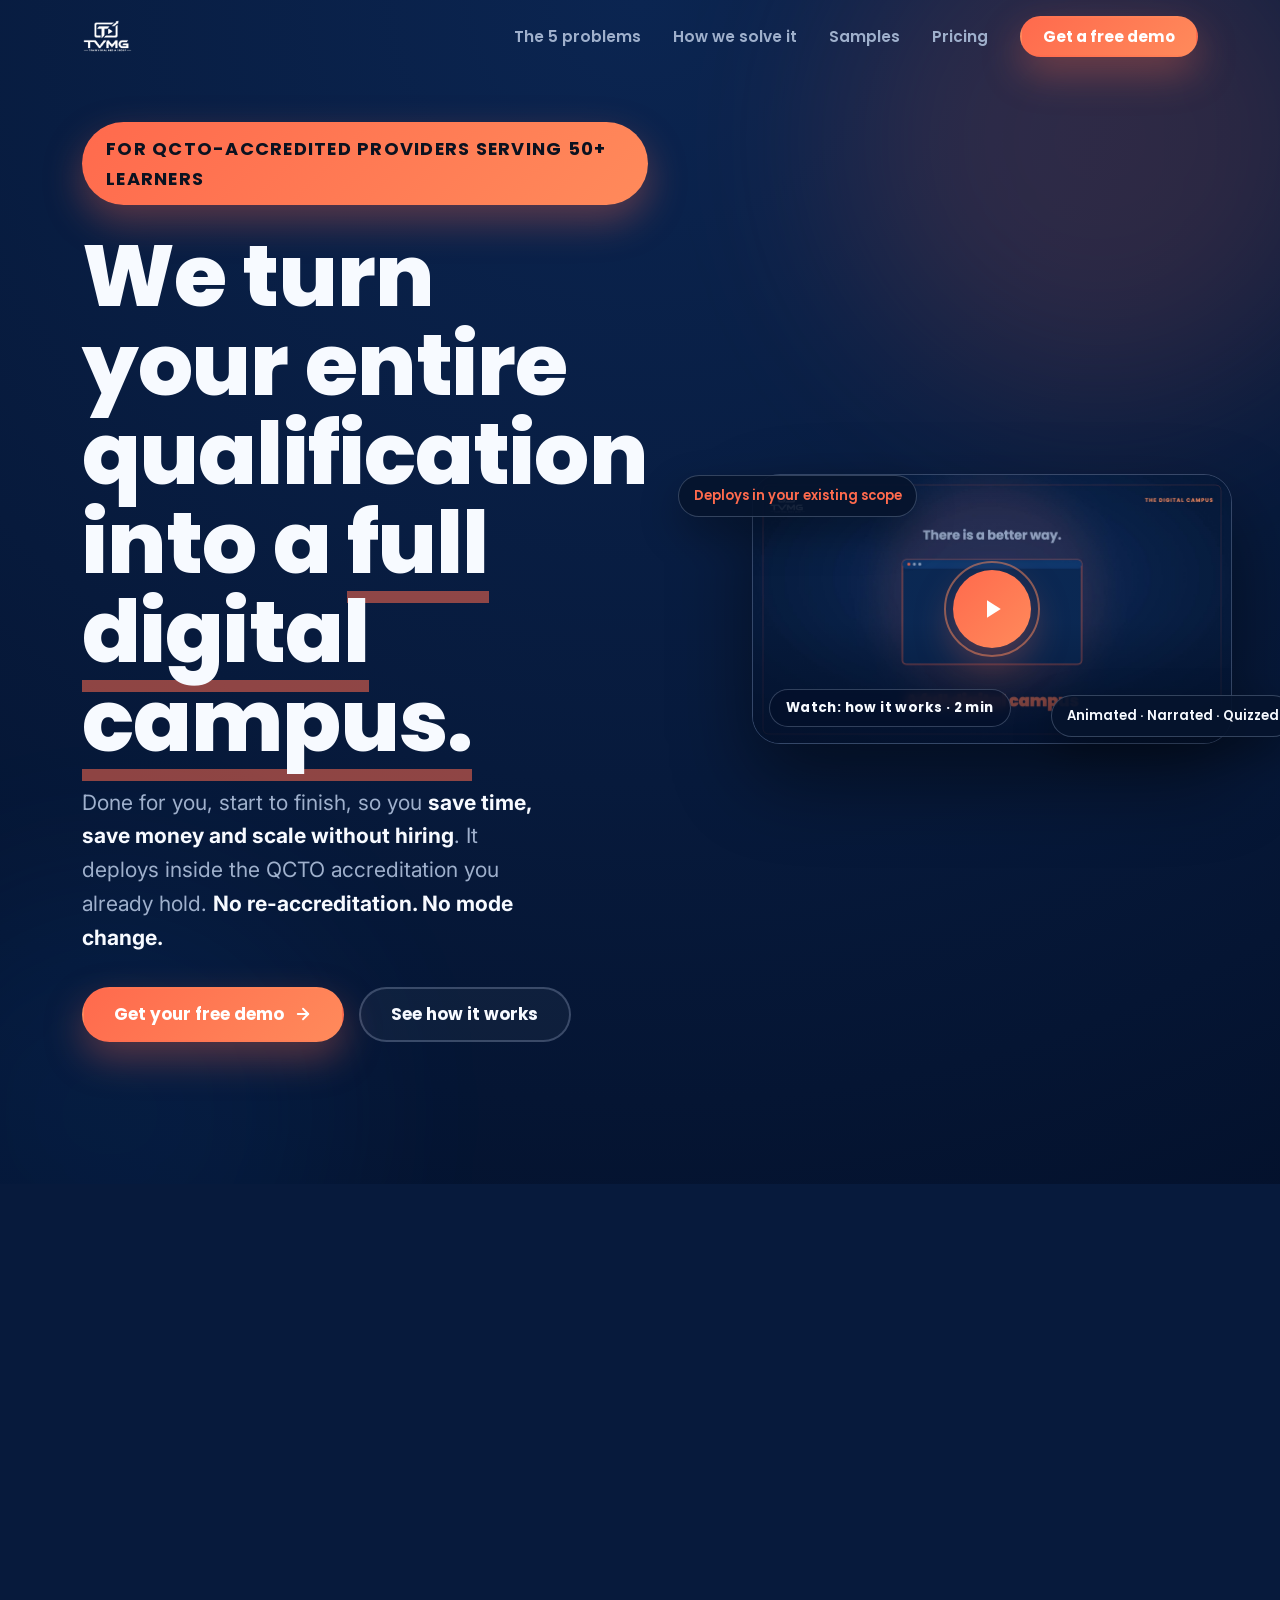
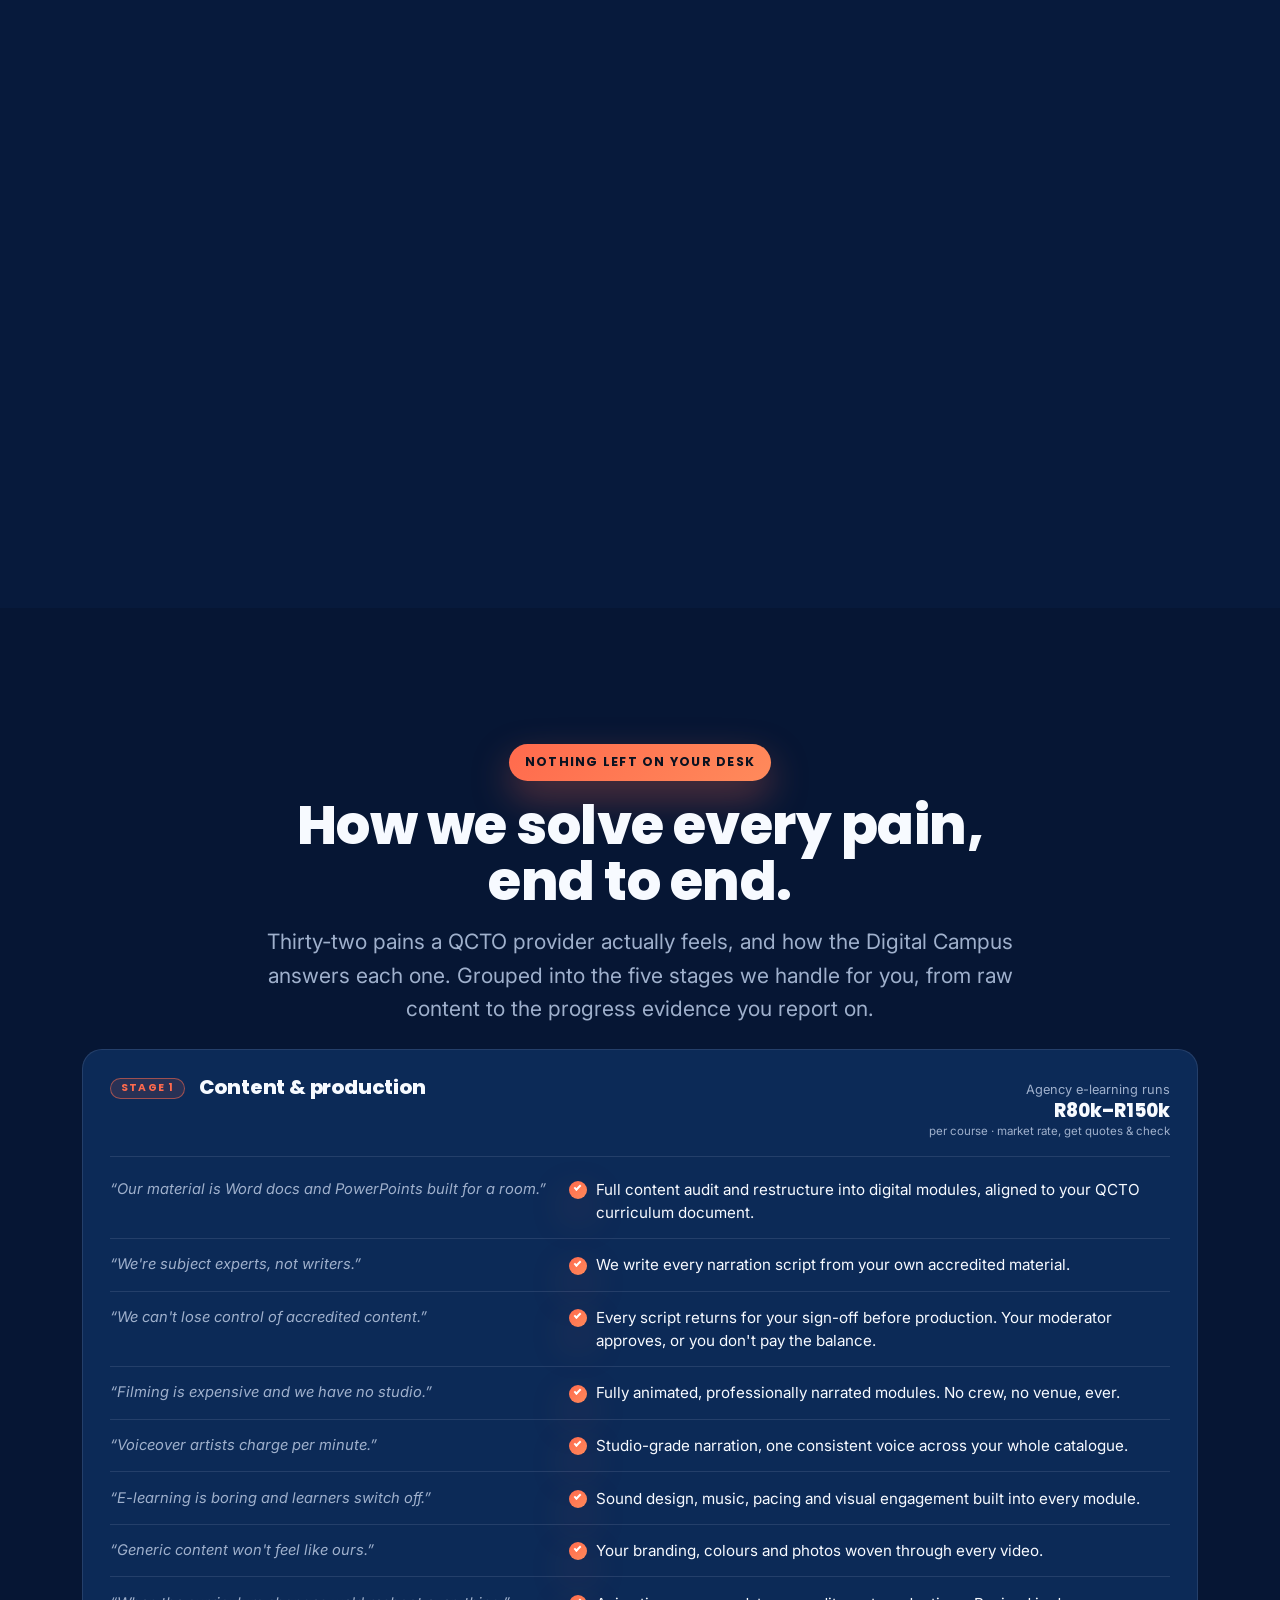
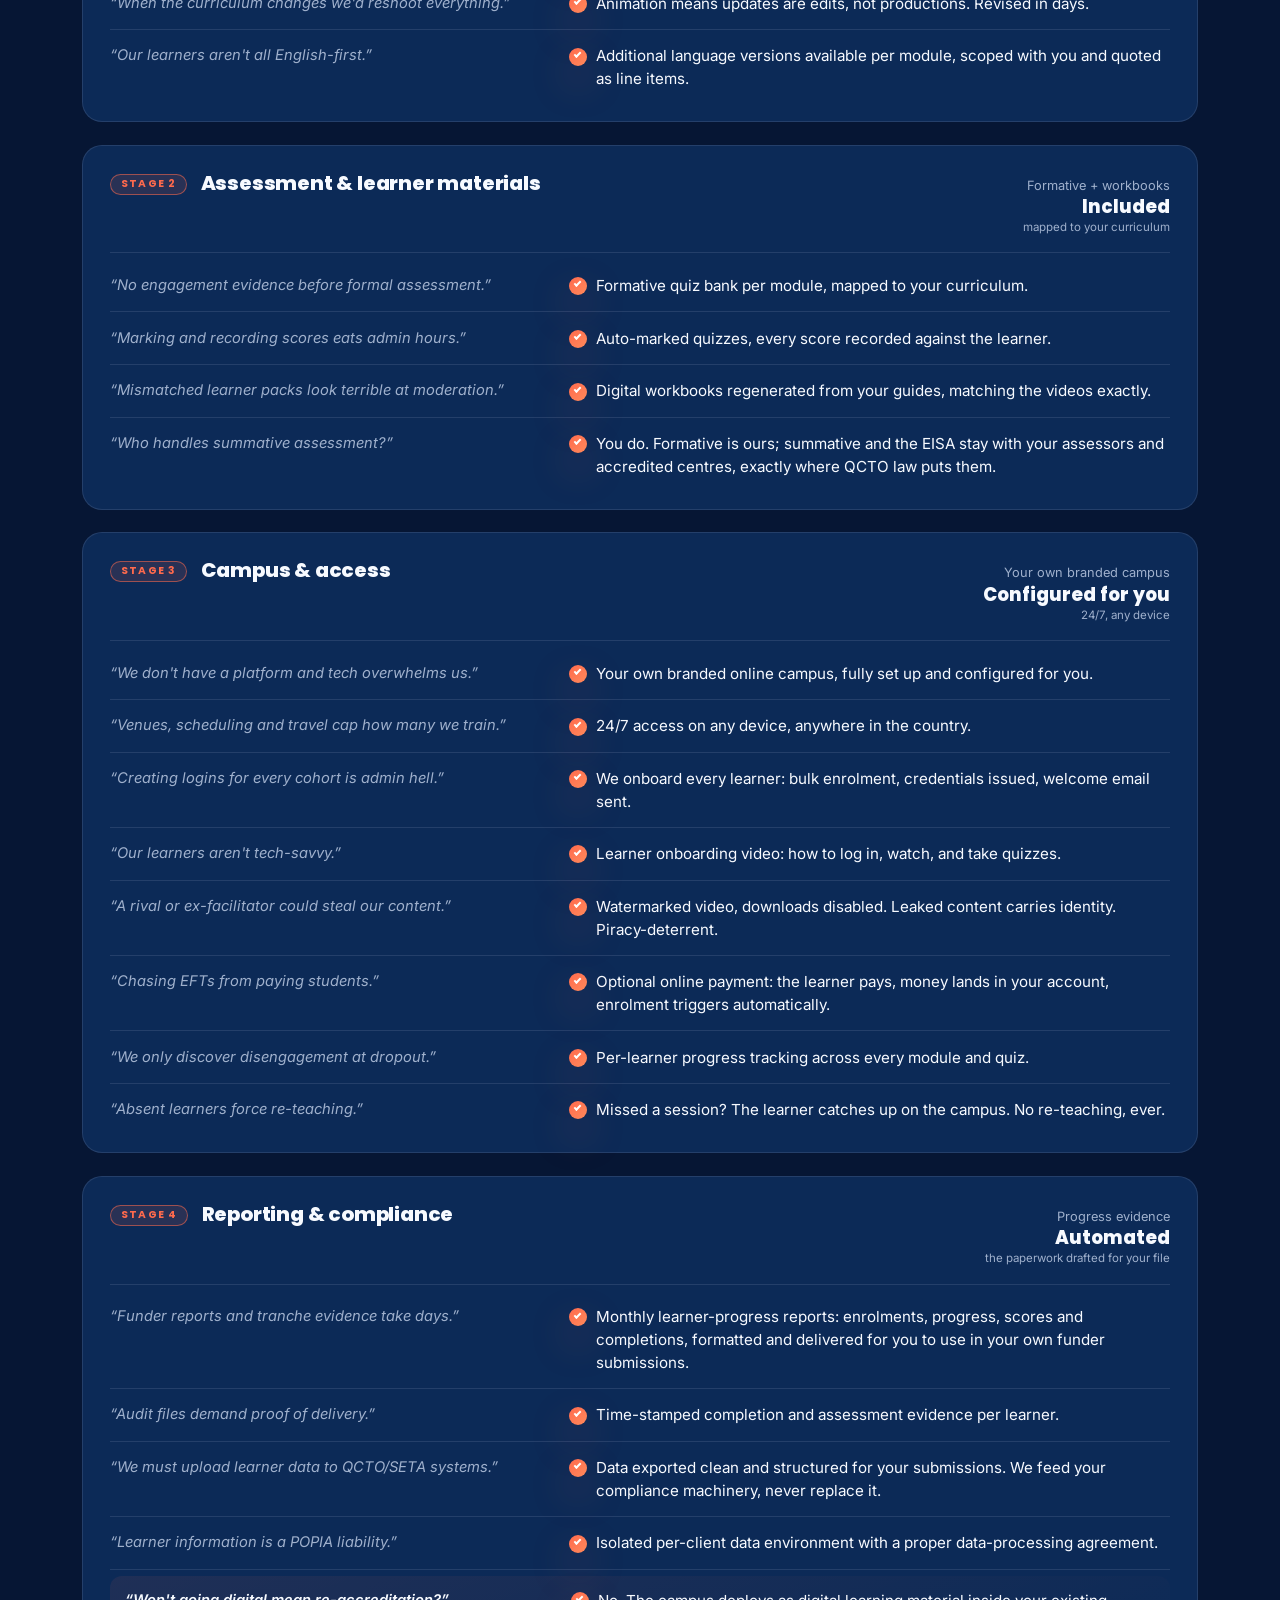
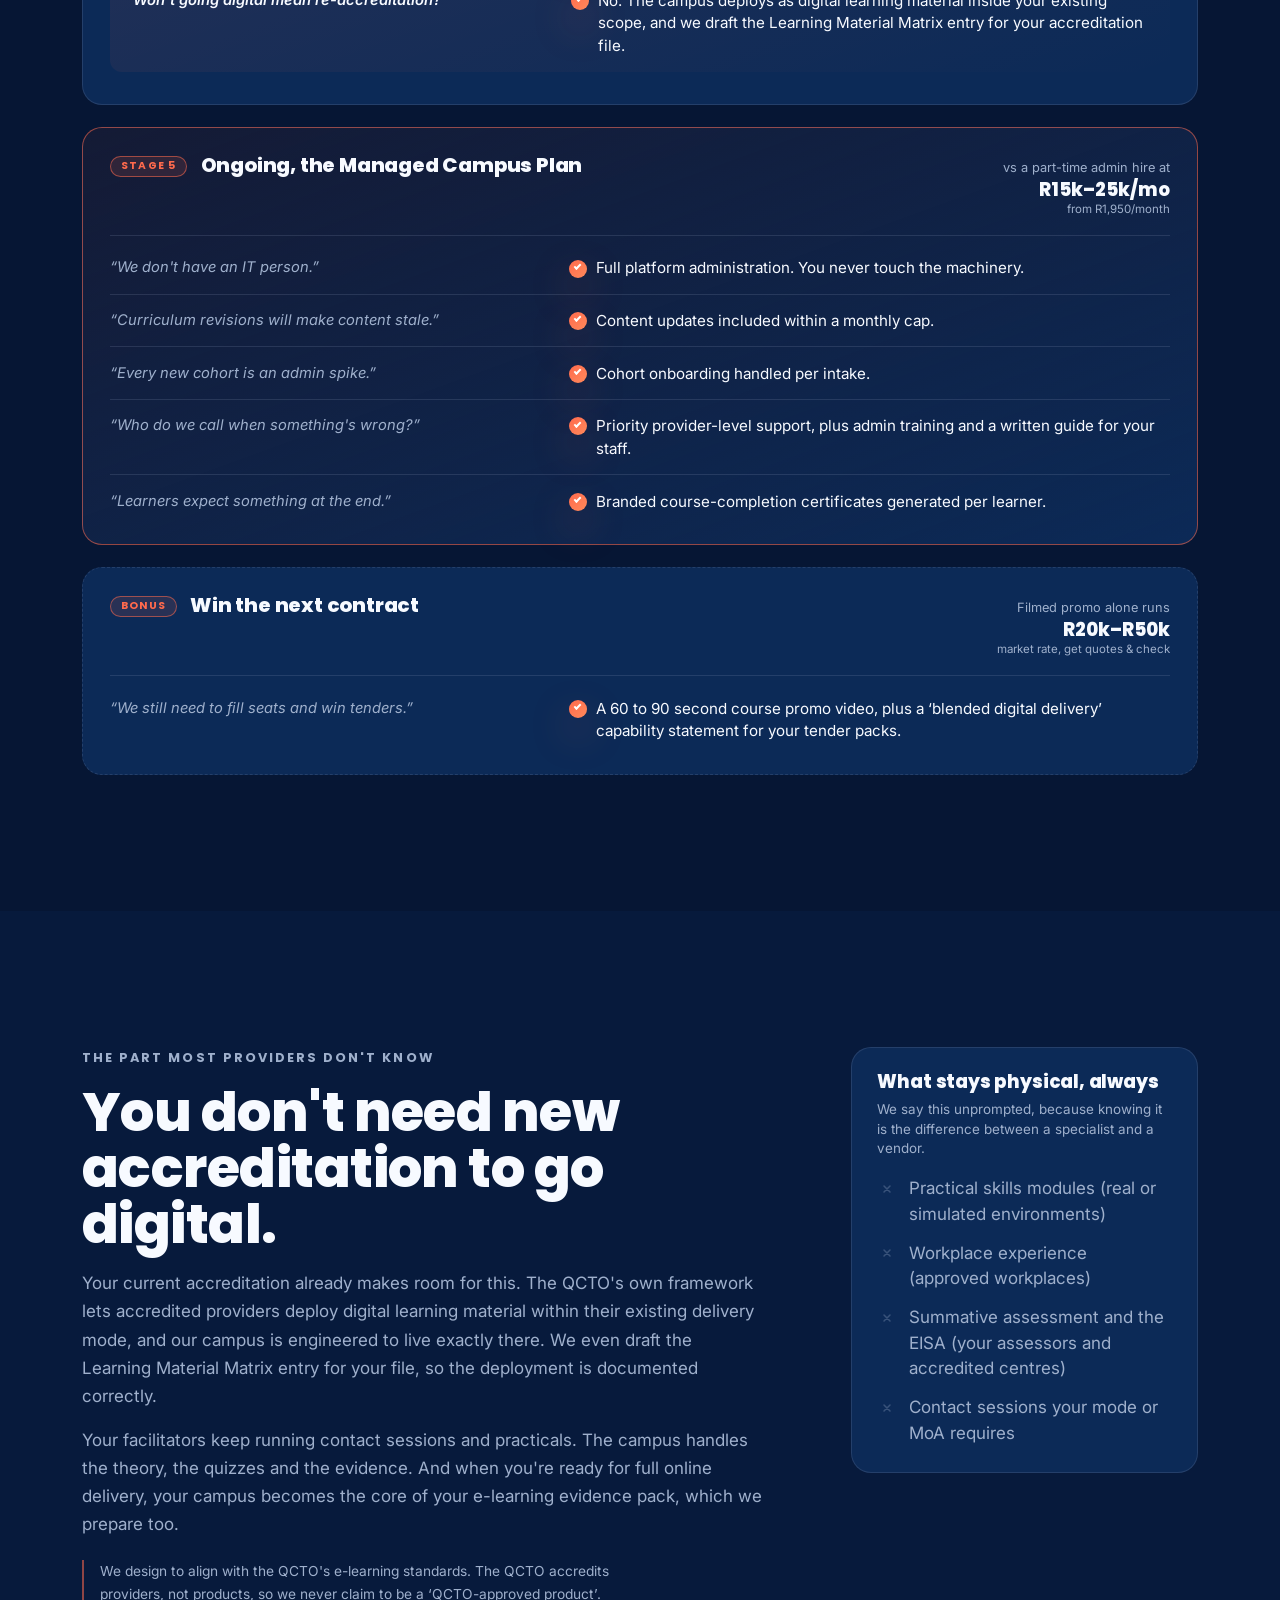
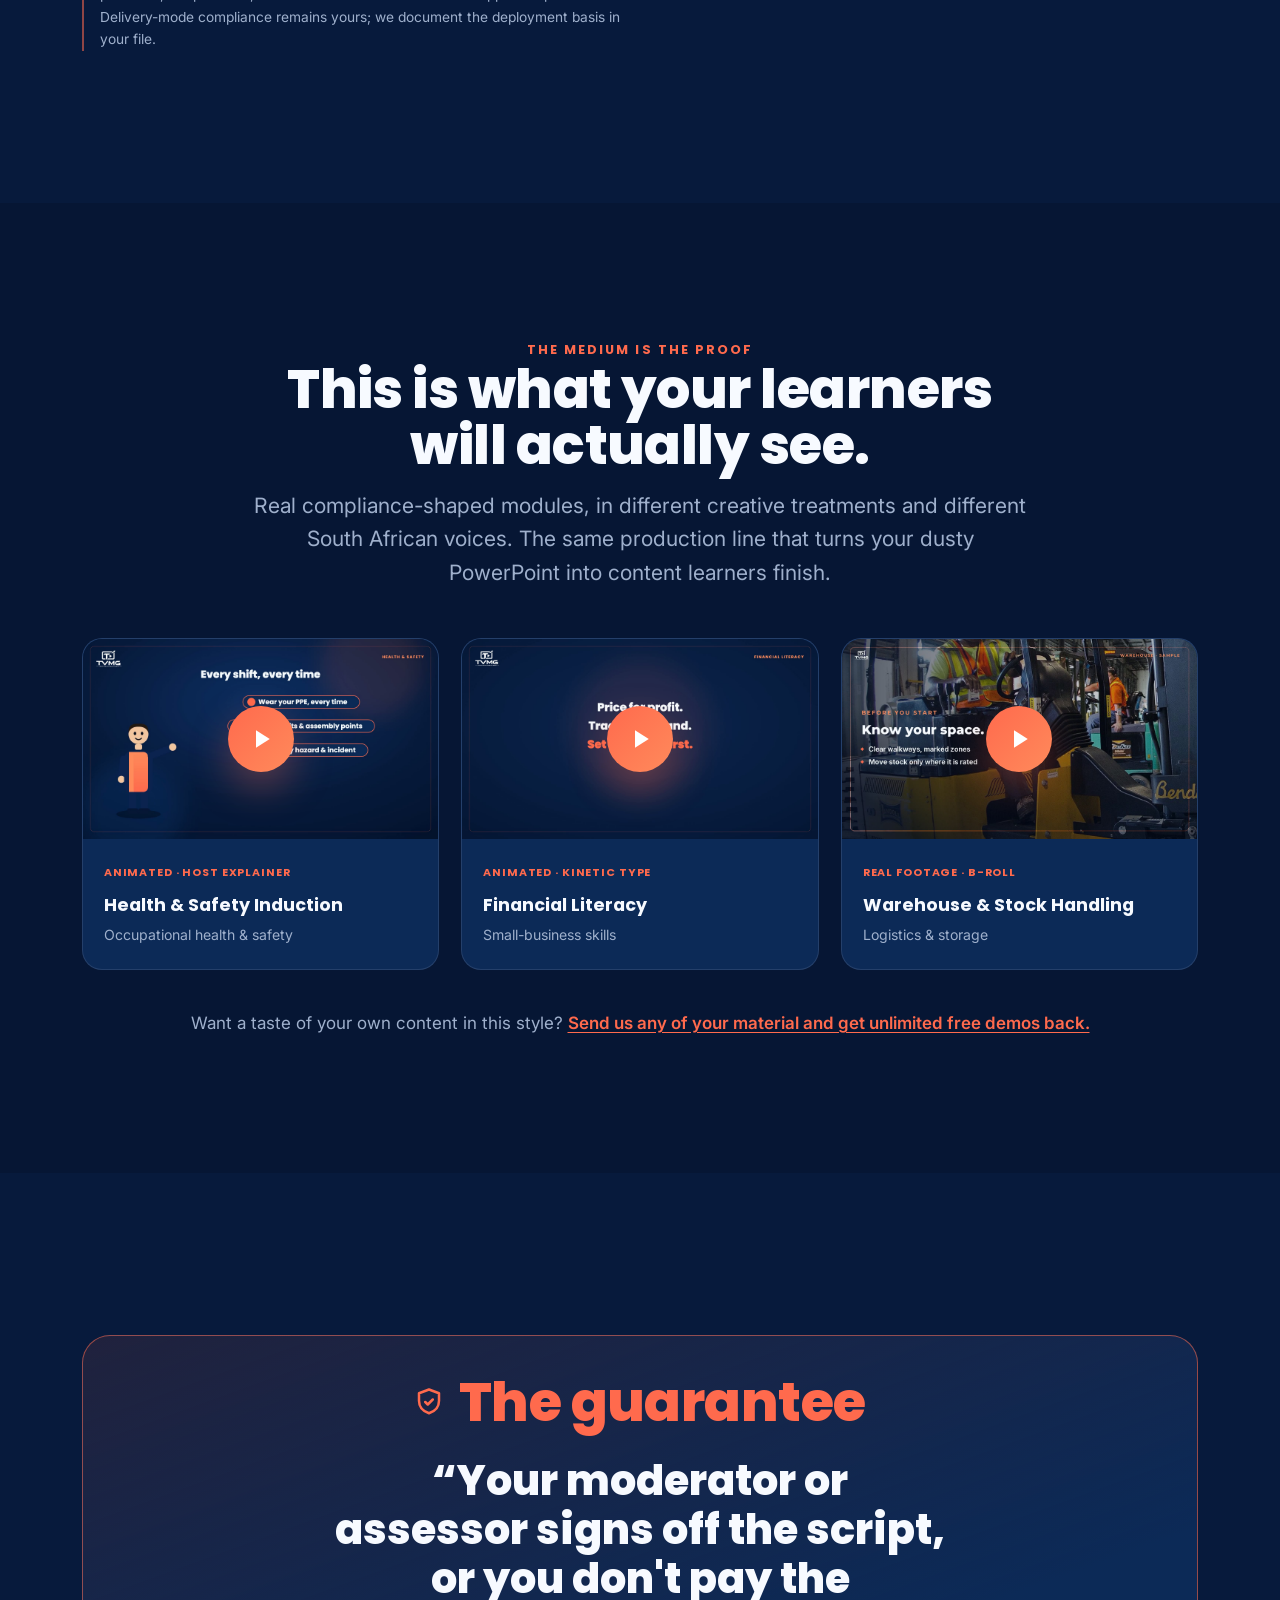
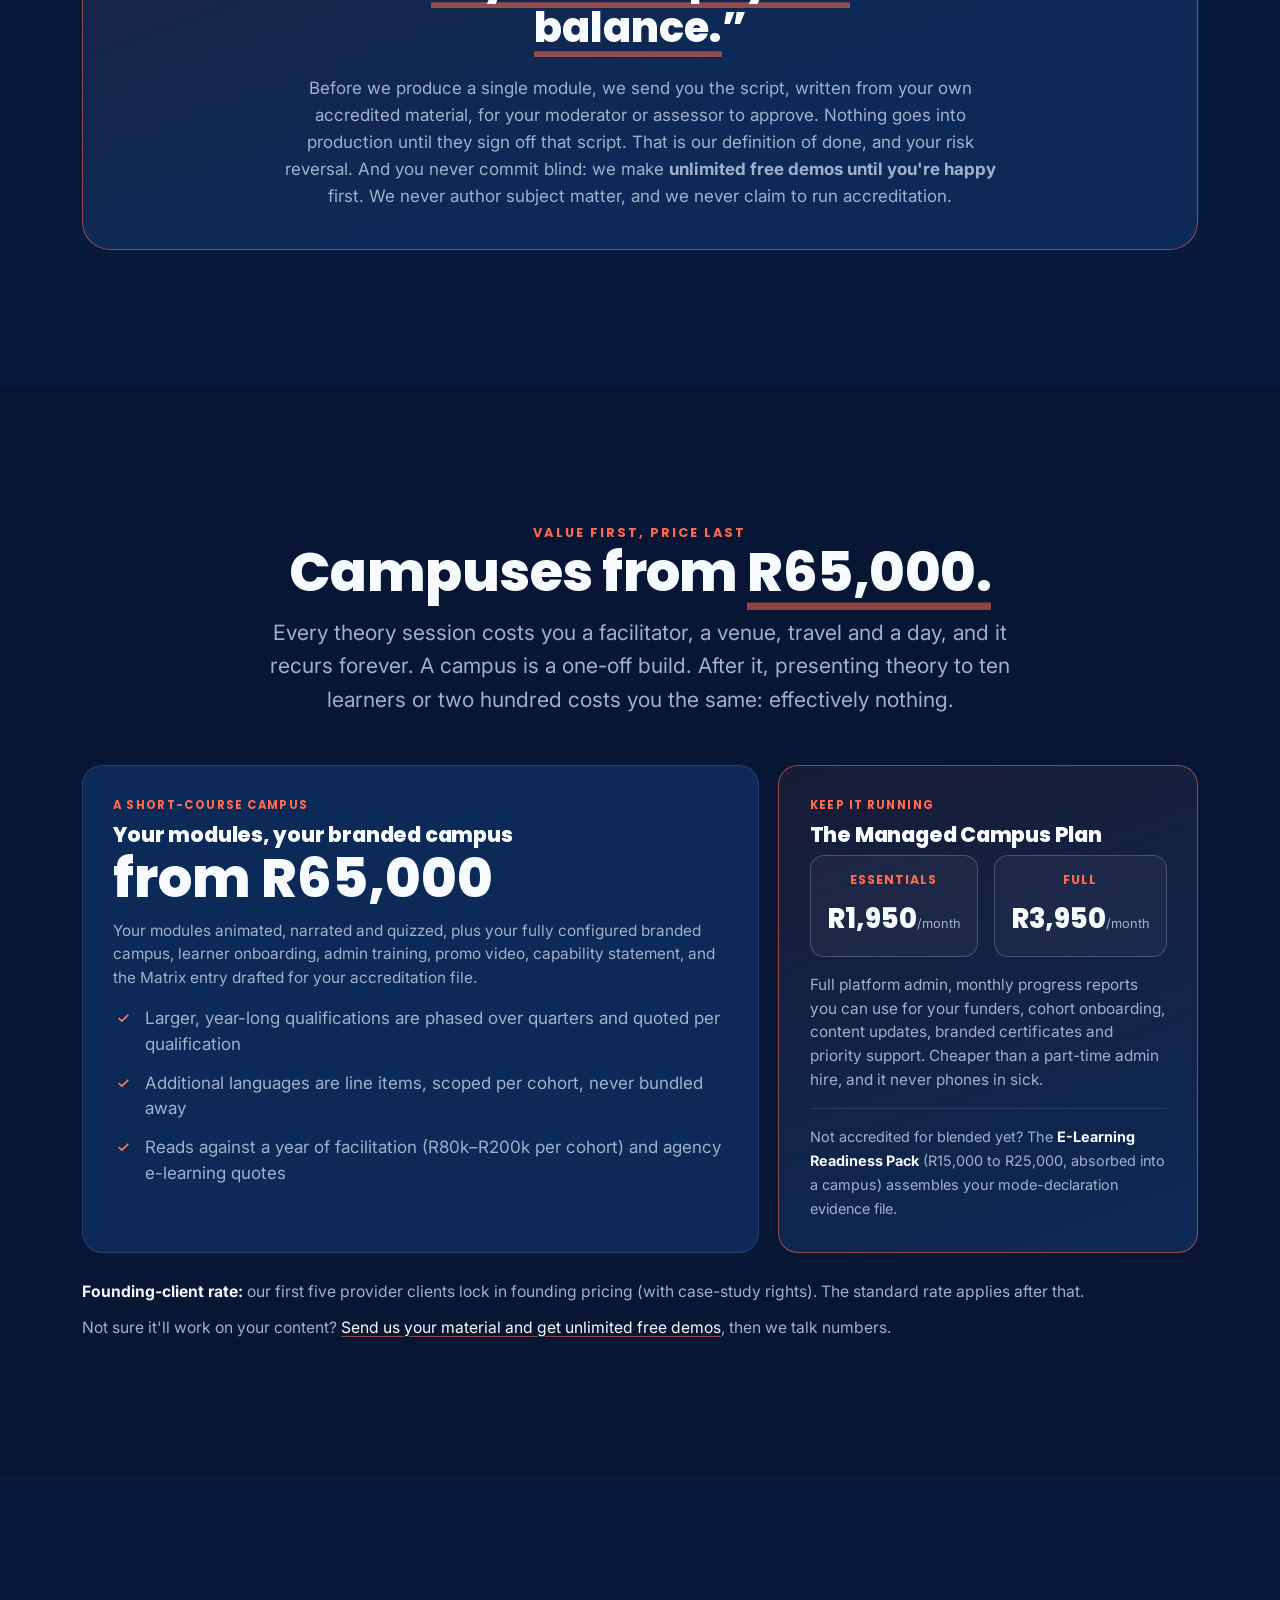
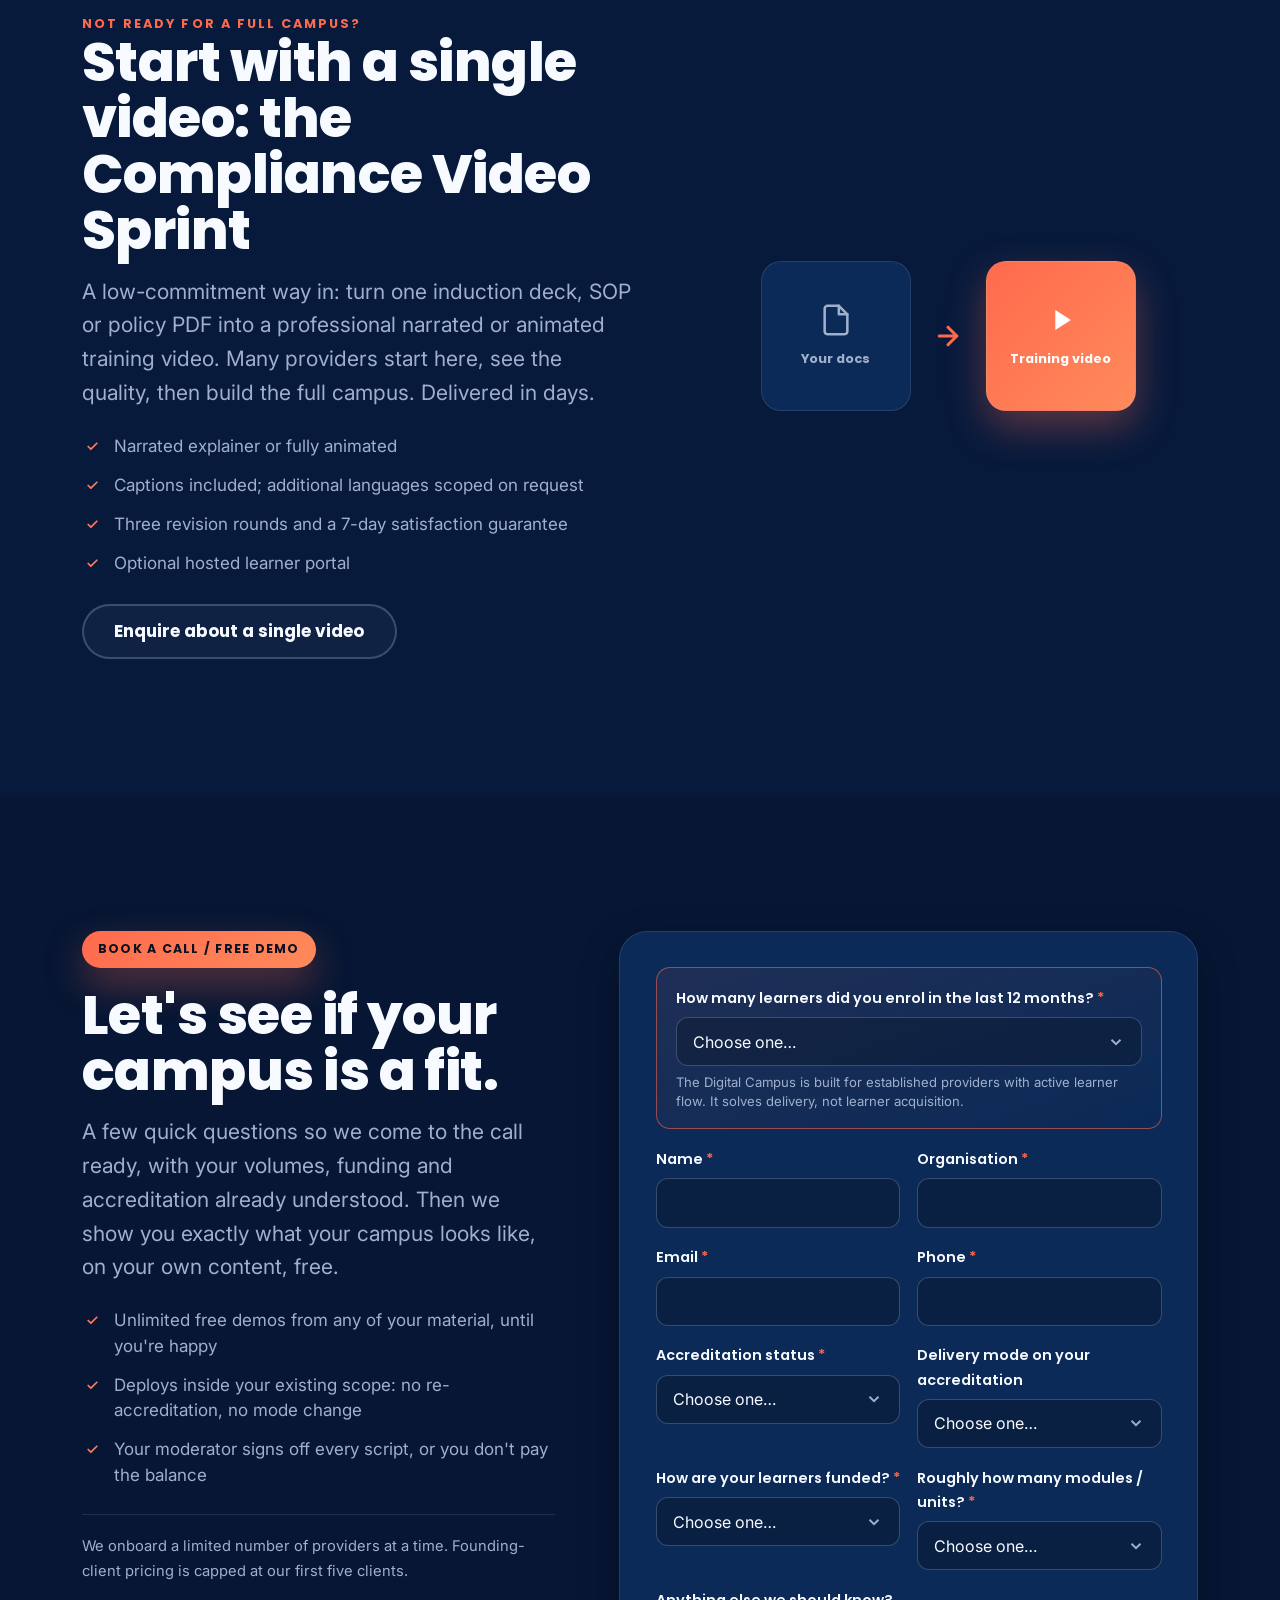
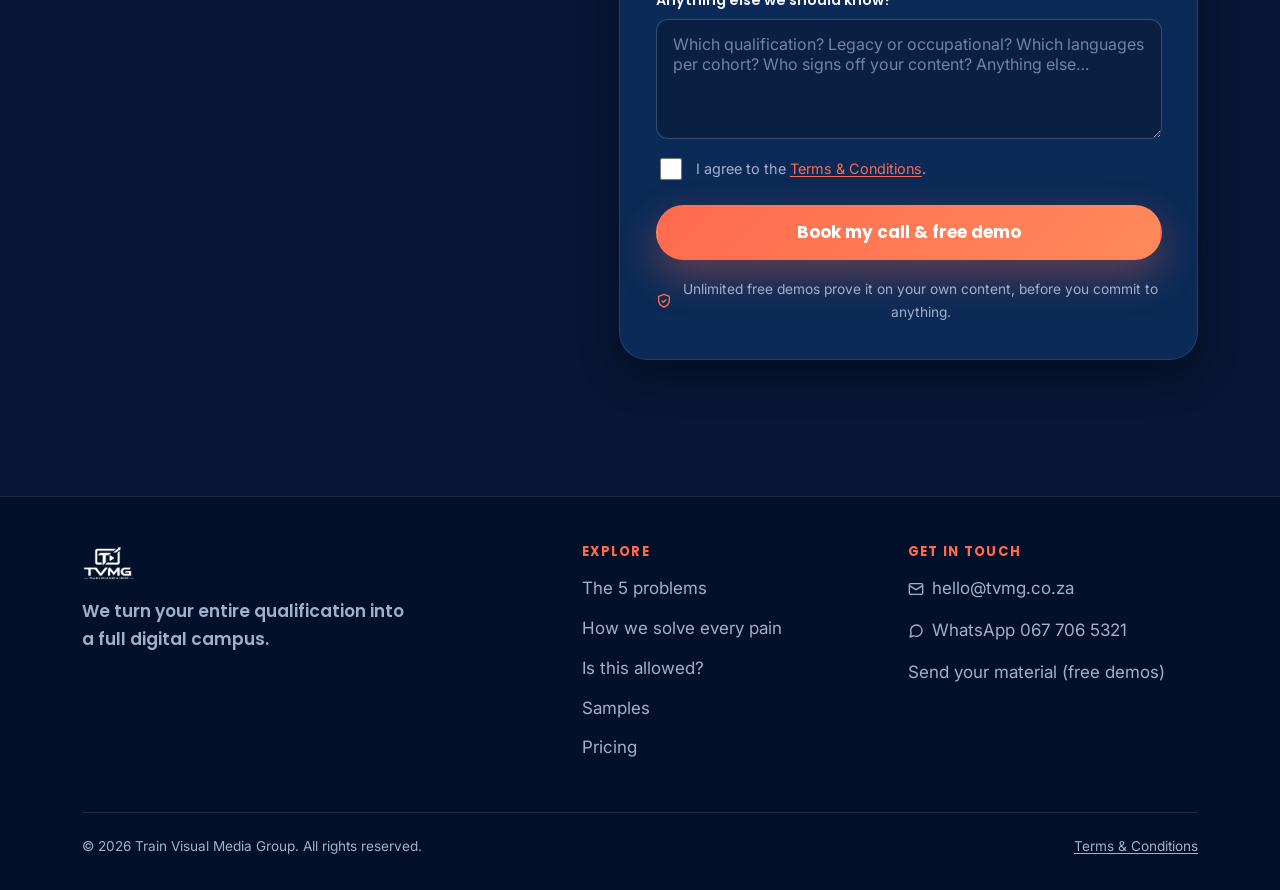
==== commit 525e8b66: "Point all forms at trainvisualmedia@gmail.com (reliable delivery) The tvmg.co.za mail host silently " ====
--- a/Site/index.html
+++ b/Site/index.html
@@ -664,7 +664,7 @@
     </div>
   </footer>
 
-  <script src="js/main.js?v=20260707"></script>
+  <script src="js/main.js?v=20260709b"></script>
   <script>
     // Hero explainer: click to play the 2-minute walkthrough inline.
     (function () {
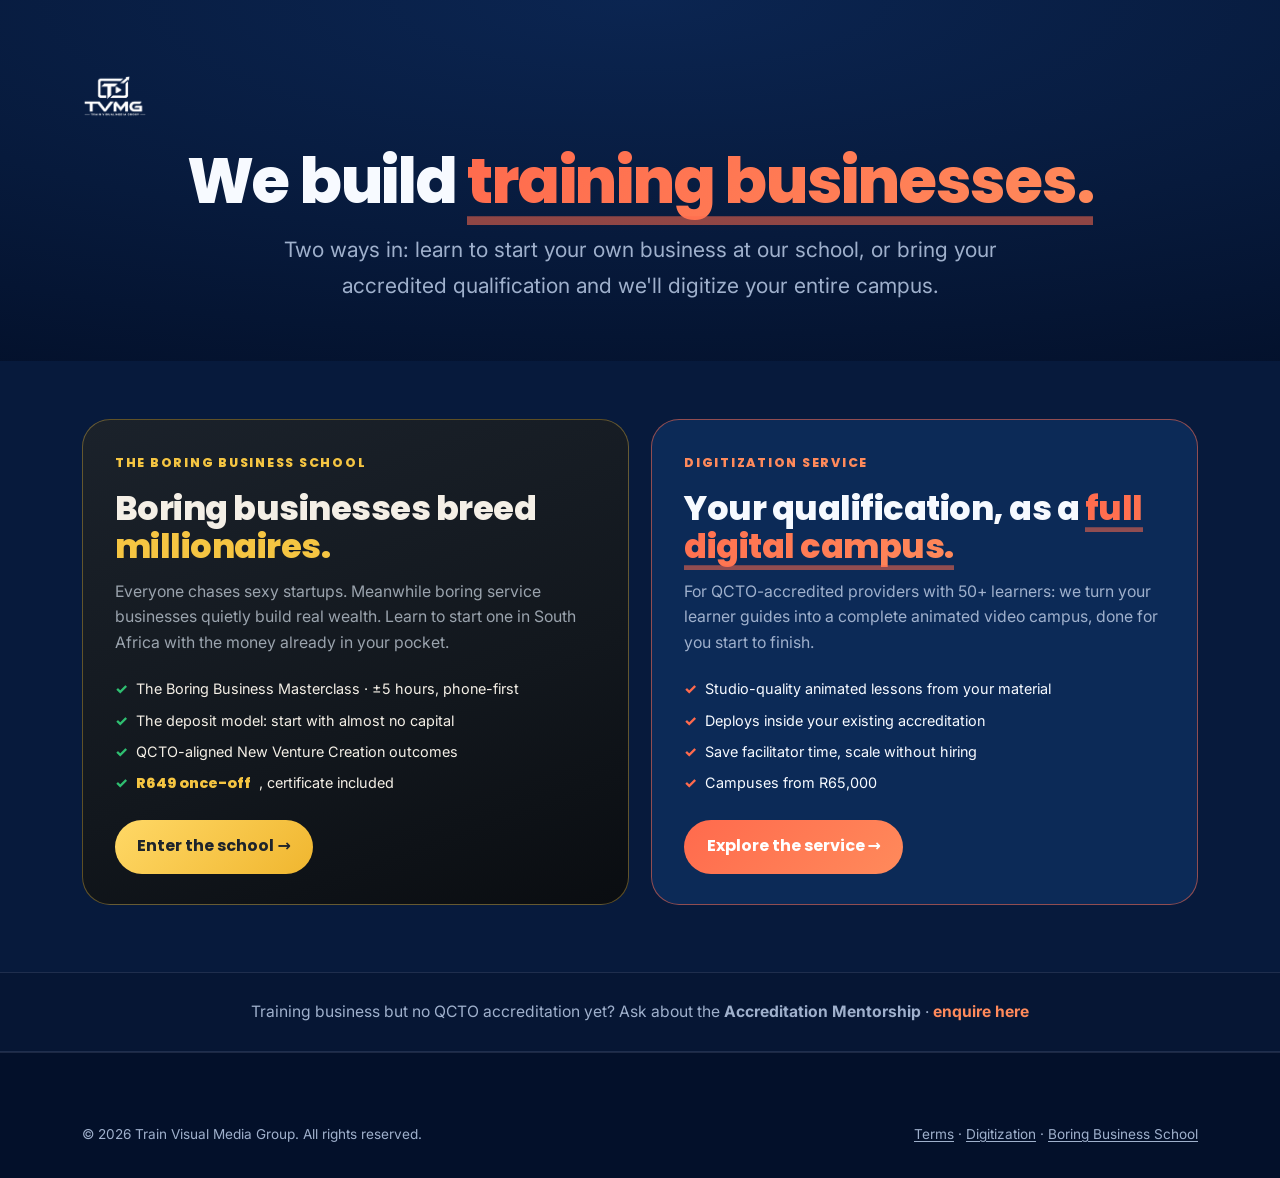
==== commit 6cebe636: "Restructure site: funnel homepage, digitization page, BBS landing page - Homepage becomes a two-path" ====
--- a/Site/index.html
+++ b/Site/index.html
@@ -3,701 +3,126 @@
 <head>
   <meta charset="UTF-8" />
   <meta name="viewport" content="width=device-width, initial-scale=1" />
-
-  <!-- ===================== SEO / META ===================== -->
-  <title>TVMG · The Digital Campus for QCTO-Accredited Providers</title>
-  <meta name="description" content="For QCTO-accredited providers serving 50+ learners: we turn your entire qualification into a full digital campus, done for you start to finish, so you save time, save money and scale without hiring. Deploys inside your existing accreditation. No re-accreditation, no mode change. Campuses from R65,000." />
-  <meta name="theme-color" content="#071A3C" />
-  <link rel="canonical" href="https://tvmg.co.za/" />
-
-  <meta property="og:type" content="website" />
-  <meta property="og:site_name" content="TVMG · Train Visual Media Group" />
-  <meta property="og:title" content="We turn your entire qualification into a full digital campus." />
-  <meta property="og:description" content="For QCTO-accredited providers serving 50+ learners. Done for you start to finish: animated, narrated, quizzed and tracked, deployed inside your existing accreditation. No re-accreditation, no mode change. Campuses from R65,000." />
-  <meta property="og:url" content="https://tvmg.co.za/" />
-  <meta property="og:image" content="https://tvmg.co.za/assets/og_image.png" />
-  <meta name="twitter:card" content="summary_large_image" />
-  <meta name="twitter:title" content="We turn your entire qualification into a full digital campus." />
-  <meta name="twitter:description" content="For QCTO-accredited providers serving 50+ learners. Save time, save money, scale without hiring. Deploys inside your existing accreditation." />
-  <meta name="twitter:image" content="https://tvmg.co.za/assets/og_image.png" />
+  <title>TVMG · Train Visual Media Group — We Build Training Businesses</title>
+  <meta name="description" content="TVMG builds training businesses: The Boring Business School teaches South Africans to start local service businesses, and our Digital Campus digitization service turns QCTO qualifications into full online campuses." />
+  <meta name="theme-color" content="#061B3F" />
 
   <link rel="icon" href="assets/favicon/TVMG_favicon.ico" sizes="any" />
   <link rel="icon" type="image/png" sizes="32x32" href="assets/favicon/TVMG_favicon_32x32_transparent.png" />
-  <link rel="icon" type="image/png" sizes="16x16" href="assets/favicon/TVMG_favicon_16x16_transparent.png" />
   <link rel="apple-touch-icon" href="assets/favicon/TVMG_app_icon_180x180_navy.png" />
 
-  <!-- Fonts: Poppins (headlines) + Inter (body), per brand refresh -->
   <link rel="preconnect" href="https://fonts.googleapis.com" />
   <link rel="preconnect" href="https://fonts.gstatic.com" crossorigin />
-  <link href="https://fonts.googleapis.com/css2?family=Inter:wght@400;500;600;700&family=Poppins:wght@500;600;700;800&display=swap" rel="stylesheet" />
+  <link href="https://fonts.googleapis.com/css2?family=Inter:wght@400;500;600;700&family=Poppins:wght@600;700;800;900&display=swap" rel="stylesheet" />
 
-  <link rel="stylesheet" href="css/tokens.css?v=20260707" />
-  <link rel="stylesheet" href="css/styles.css?v=20260707" />
+  <link rel="stylesheet" href="css/tokens.css?v=20260808" />
+  <link rel="stylesheet" href="css/styles.css?v=20260808" />
 
-  <script type="application/ld+json">
-  {
-    "@context": "https://schema.org",
-    "@type": "ProfessionalService",
-    "name": "TVMG · Train Visual Media Group",
-    "description": "The Digital Campus: done-for-you automated, animated online training for QCTO-accredited South African providers, deployed inside their existing accreditation.",
-    "url": "https://tvmg.co.za",
-    "areaServed": "ZA",
-    "slogan": "We turn your entire qualification into a full digital campus."
-  }
-  </script>
+  <style>
+    /* ---- Hub page (scoped) ---- */
+    .hub-hero{background:var(--grad-navy);padding:4.6rem 0 3.6rem;text-align:center;position:relative;overflow:hidden}
+    .hub-hero img.logo{height:44px;margin-bottom:1.9rem}
+    .hub-hero h1{font-size:clamp(2.2rem,5vw + .5rem,3.9rem);line-height:1.07;letter-spacing:-.02em}
+    .hub-hero h1 .hl{color:transparent;background:var(--grad-coral);-webkit-background-clip:text;background-clip:text}
+    .hub-hero p{color:var(--silver);max-width:56ch;margin:1.1rem auto 0;font-size:var(--fs-lead)}
+    .hub-paths{padding:3.6rem 0 4.2rem}
+    .hub-grid{display:grid;grid-template-columns:1fr 1fr;gap:1.4rem}
+    @media(max-width:860px){.hub-grid{grid-template-columns:1fr}}
+    .hub-card{display:flex;flex-direction:column;border-radius:var(--radius-lg);padding:2.1rem 2rem 1.9rem;border:1px solid var(--border);position:relative;overflow:hidden;transition:transform .18s ease,box-shadow .18s ease;text-decoration:none}
+    .hub-card:hover{transform:translateY(-5px);box-shadow:0 26px 60px rgba(3,16,42,.5)}
+    .hub-card .kick{font-family:var(--font-head);font-weight:800;font-size:.78rem;letter-spacing:.14em;margin-bottom:1rem}
+    .hub-card h2{font-size:clamp(1.5rem,2vw + .8rem,2.1rem);line-height:1.12;letter-spacing:-.015em}
+    .hub-card p.desc{margin:.85rem 0 1.4rem;font-size:.99rem;line-height:1.6;flex:1}
+    .hub-card .cta{display:inline-flex;align-items:center;gap:.55rem;font-family:var(--font-head);font-weight:700;font-size:1rem;padding:.85rem 1.4rem;border-radius:999px;width:max-content}
+    .hub-card ul{list-style:none;margin:0 0 1.5rem;padding:0;display:grid;gap:.45rem}
+    .hub-card ul li{font-size:.9rem;display:flex;gap:.5rem;align-items:baseline}
+    .hub-card ul li::before{content:"✓";font-weight:800}
+    /* BBS card: charcoal + gold */
+    .card-bbs{background:linear-gradient(160deg,#1B222B 0%,#12171D 60%,#0A0D11 100%);border-color:rgba(245,197,66,.35)}
+    .card-bbs .kick{color:#F5C542}
+    .card-bbs h2{color:#F4EFE6}
+    .card-bbs h2 .g{color:#F5C542}
+    .card-bbs p.desc{color:#9AA3AD}
+    .card-bbs ul li{color:#F4EFE6}
+    .card-bbs ul li::before{color:#2FBF71}
+    .card-bbs .cta{background:linear-gradient(135deg,#FFD866,#F0B62F);color:#1E242B}
+    .card-bbs .price{color:#F5C542;font-family:var(--font-head);font-weight:800}
+    /* Campus card: navy + coral */
+    .card-dc{background:var(--surface);border-color:var(--border-coral)}
+    .card-dc .kick{color:var(--coral-lt)}
+    .card-dc h2{color:var(--ice)}
+    .card-dc h2 .hl{color:transparent;background:var(--grad-coral);-webkit-background-clip:text;background-clip:text}
+    .card-dc p.desc{color:var(--silver)}
+    .card-dc ul li{color:var(--ice)}
+    .card-dc ul li::before{color:var(--coral)}
+    .card-dc .cta{background:var(--grad-coral);color:#fff}
+    .hub-strip{background:var(--bg-2);border-block:1px solid var(--border);padding:1.6rem 0;text-align:center}
+    .hub-strip p{color:var(--silver);font-size:.98rem}
+    .hub-strip a{color:var(--coral-lt);font-weight:700;text-decoration:none}
+    .hub-strip a:hover{text-decoration:underline}
+  </style>
 </head>
 <body>
-  <a class="skip-link" href="#enquiry">Skip to enquiry form</a>
-
-  <!-- ===================== HEADER ===================== -->
-  <header class="site-header" id="top">
+  <!-- ============ HERO ============ -->
+  <header class="hub-hero">
     <div class="container">
-      <a class="brand-link" href="#top" aria-label="TVMG home">
-        <img class="logo-light" src="assets/logo/TVMG_logo_mono_white_transparent.png" alt="TVMG · Train Visual Media Group" />
-        <img class="logo-dark" src="assets/logo/TVMG_logo_mono_white_transparent.png" alt="" aria-hidden="true" />
-      </a>
-
-      <nav class="nav" aria-label="Primary">
-        <a href="#problems">The 5 problems</a>
-        <a href="#solve">How we solve it</a>
-        <a href="#work">Samples</a>
-        <a href="#pricing">Pricing</a>
-        <a class="btn btn--primary" href="#enquiry">Get a free demo</a>
-      </nav>
-
-      <button class="nav-toggle" aria-label="Open menu" aria-expanded="false" aria-controls="mobile-menu">
-        <span></span><span></span><span></span>
-      </button>
+      <img class="logo" src="assets/logo/TVMG_logo_mono_white_transparent.png" alt="TVMG · Train Visual Media Group" />
+      <h1>We build <span class="hl">training businesses.</span></h1>
+      <p>Two ways in: learn to start your own business at our school, or bring your accredited qualification and we'll digitize your entire campus.</p>
     </div>
   </header>
 
-  <div class="mobile-menu" id="mobile-menu">
-    <a href="#problems">The 5 problems</a>
-    <a href="#solve">How we solve every pain</a>
-    <a href="#compliance">Is this allowed?</a>
-    <a href="#work">Samples</a>
-    <a href="#guarantee">The guarantee</a>
-    <a href="#pricing">Pricing</a>
-    <a class="btn btn--primary" href="#enquiry">Get a free demo</a>
+  <!-- ============ TWO PATHS ============ -->
+  <main class="hub-paths">
+    <div class="container">
+      <div class="hub-grid">
+
+        <a class="hub-card card-bbs" href="https://boring.tvmg.co.za">
+          <span class="kick">THE BORING BUSINESS SCHOOL</span>
+          <h2>Boring businesses breed <span class="g">millionaires.</span></h2>
+          <p class="desc">Everyone chases sexy startups. Meanwhile boring service businesses quietly build real wealth. Learn to start one in South Africa with the money already in your pocket.</p>
+          <ul>
+            <li>The Boring Business Masterclass · ±5 hours, phone-first</li>
+            <li>The deposit model: start with almost no capital</li>
+            <li>QCTO-aligned New Venture Creation outcomes</li>
+            <li><span class="price">R649 once-off</span>, certificate included</li>
+          </ul>
+          <span class="cta">Enter the school →</span>
+        </a>
+
+        <a class="hub-card card-dc" href="digitization.html">
+          <span class="kick">DIGITIZATION SERVICE</span>
+          <h2>Your qualification, as a <span class="hl">full digital campus.</span></h2>
+          <p class="desc">For QCTO-accredited providers with 50+ learners: we turn your learner guides into a complete animated video campus, done for you start to finish.</p>
+          <ul>
+            <li>Studio-quality animated lessons from your material</li>
+            <li>Deploys inside your existing accreditation</li>
+            <li>Save facilitator time, scale without hiring</li>
+            <li>Campuses from R65,000</li>
+          </ul>
+          <span class="cta">Explore the service →</span>
+        </a>
+
+      </div>
+    </div>
+  </main>
+
+  <!-- ============ MENTORSHIP STRIP ============ -->
+  <div class="hub-strip">
+    <div class="container">
+      <p>Training business but no QCTO accreditation yet? Ask about the <strong>Accreditation Mentorship</strong> · <a href="digitization.html#enquiry">enquire here</a></p>
+    </div>
   </div>
 
-  <main>
-    <!-- ===================== HERO ===================== -->
-    <section class="hero" aria-labelledby="hero-title">
-      <div class="hero-bg" aria-hidden="true"><span class="glow glow--1"></span><span class="glow glow--2"></span></div>
-      <div class="container hero-inner">
-        <div class="hero-copy">
-          <p class="pill pill--coral reveal-hero" data-h="0">For QCTO-accredited providers serving 50+ learners</p>
-          <h1 id="hero-title" class="reveal-hero" data-h="1">We turn your entire qualification into a <span class="hl">full digital campus.</span></h1>
-
-          <p class="lead reveal-hero" data-h="2">Done for you, start to finish, so you <strong>save time, save money and scale without hiring</strong>. It deploys inside the QCTO accreditation you already hold. <strong>No re-accreditation. No mode change.</strong></p>
-
-          <div class="hero-cta reveal-hero" data-h="3">
-            <a class="btn btn--primary btn--lg btn--pulse" href="#enquiry">Get your free demo
-              <svg class="arrow" width="18" height="18" viewBox="0 0 24 24" fill="none" stroke="currentColor" stroke-width="2.5" stroke-linecap="round" stroke-linejoin="round" aria-hidden="true"><line x1="5" y1="12" x2="19" y2="12"/><polyline points="12 5 19 12 12 19"/></svg>
-            </a>
-            <a class="btn btn--ghost btn--lg" href="#solve">See how it works</a>
-          </div>
-
-          <div class="hero-meta reveal-hero" data-h="4">
-            <span class="hero-meta-item">Campuses <b>from R65,000</b></span>
-            <span class="dot" aria-hidden="true"></span>
-            <span class="hero-meta-item">Live in <b>weeks</b></span>
-          </div>
-        </div>
-
-        <div class="hero-visual reveal-hero" data-h="3">
-          <!-- HERO EXPLAINER: 2-minute Kurzgesagt walkthrough of how the Digital Campus works -->
-          <figure class="hero-screen hero-video" data-src="assets/videos/hero_explainer.mp4" role="button" tabindex="0" aria-label="Watch: how the Digital Campus works (2 minutes)">
-            <img src="assets/videos/hero_explainer_poster.jpg" alt="" loading="eager" />
-            <span class="hero-screen-overlay" aria-hidden="true"></span>
-            <span class="hero-play" aria-hidden="true"><svg width="30" height="30" viewBox="0 0 24 24" fill="currentColor"><path d="M8 5v14l11-7z"/></svg></span>
-            <span class="hero-screen-cta">Watch: how it works · 2 min</span>
-          </figure>
-          <span class="hero-chip hero-chip--1" aria-hidden="true">Deploys in your existing scope</span>
-          <span class="hero-chip hero-chip--2" aria-hidden="true">Animated · Narrated · Quizzed</span>
-        </div>
-      </div>
-    </section>
-
-    <!-- ===================== DONE-FOR-YOU + COMPLIANCE STRIP ===================== -->
-    <section class="section dfy-sec" id="dfy" aria-labelledby="dfy-title">
-      <div class="container">
-        <div class="section-head center reveal">
-          <p class="eyebrow">Done for you, from start to finish</p>
-          <h2 id="dfy-title">You hand us your learner guides. We do everything else.</h2>
-          <p class="lead" style="margin-top:1rem">Scripts written from your accredited material, professionally animated and narrated modules, formative quizzes, your own branded campus, learner onboarding, and monthly learner-progress reports you can use in your own funder submissions. Plus the compliance paperwork for your accreditation file. Your facilitators keep running contact sessions and practicals. They just never present the same theory twice.</p>
-        </div>
-
-        <ol class="pipeline reveal">
-          <li><span class="pl-n">1</span><b>Script</b><i>Written from your own accredited material, returned for your sign-off</i></li>
-          <li><span class="pl-n">2</span><b>Visualise</b><i>Professionally animated and narrated, on your brand</i></li>
-          <li><span class="pl-n">3</span><b>Quiz</b><i>Formative quiz bank per module, auto-marked</i></li>
-          <li><span class="pl-n">4</span><b>Platform</b><i>Your own branded campus, fully configured for you</i></li>
-          <li><span class="pl-n">5</span><b>Onboard</b><i>Every learner enrolled, credentials issued, welcomed</i></li>
-          <li><span class="pl-n">6</span><b>Report</b><i>Monthly progress reports you can use for your funders</i></li>
-        </ol>
-      </div>
-    </section>
-
-    <!-- ===================== THE DEMO OFFER (above the fold) ===================== -->
-    <section class="section section--alt demo-band-sec" aria-labelledby="demo-title">
-      <div class="container">
-        <div class="demo-band reveal">
-          <span class="db-glow" aria-hidden="true"></span>
-          <div class="db-visual" aria-hidden="true">
-            <div class="dbv-files">
-              <span class="dbv-file">PPTX</span>
-              <span class="dbv-file">PDF</span>
-              <span class="dbv-file">DOCX</span>
-              <span class="dbv-file">Notes</span>
-            </div>
-            <span class="dbv-arrow"><svg width="34" height="34" viewBox="0 0 24 24" fill="none" stroke="currentColor" stroke-width="2.5" stroke-linecap="round" stroke-linejoin="round"><line x1="5" y1="12" x2="19" y2="12"/><polyline points="12 5 19 12 12 19"/></svg></span>
-            <div class="dbv-card">
-              <span class="dbv-play"><svg width="30" height="30" viewBox="0 0 24 24" fill="currentColor"><path d="M8 5v14l11-7z"/></svg></span>
-              <span class="dbv-cap">Your module · 0:30</span>
-            </div>
-          </div>
-          <div class="db-right">
-            <div class="db-copy">
-              <p class="eyebrow">See it on your own content, free</p>
-              <h2 id="demo-title">Send us your material.<br><span class="hl">Get demos back, free.</span></h2>
-              <p class="db-note">Any of it: slide decks, PDFs, manuals, even rough notes. We turn it into polished, narrated, animated clips, around 30 seconds each. Request <strong>as many as you like, until you're happy</strong>. No cost, no obligation.</p>
-            </div>
-            <div class="db-cta">
-              <a class="btn btn--primary btn--lg" href="demo.html">Send your material
-                <svg class="arrow" width="18" height="18" viewBox="0 0 24 24" fill="none" stroke="currentColor" stroke-width="2.5" stroke-linecap="round" stroke-linejoin="round" aria-hidden="true"><line x1="5" y1="12" x2="19" y2="12"/><polyline points="12 5 19 12 12 19"/></svg>
-              </a>
-              <span class="db-sub">unlimited demos · your own content · until you're happy</span>
-            </div>
-          </div>
-        </div>
-      </div>
-    </section>
-
-    <!-- ===================== THE FIVE PROBLEMS ===================== -->
-    <section class="section" id="problems" aria-labelledby="prob-title">
-      <div class="container">
-        <div class="section-head center reveal">
-          <p class="eyebrow">If your learners already exist, every pain is a delivery pain</p>
-          <h2 id="prob-title">The five problems we solve.</h2>
-          <p class="lead" style="margin-top:1rem">You already have learners and funding. What you don't have is a way to deliver the theory without a facilitator repeating it, cohort after cohort, site after site. That is the whole job, and it is all we do.</p>
-        </div>
-
-        <div class="problems reveal">
-          <article class="prob">
-            <span class="prob-n">01</span>
-            <span class="prob-tag">Production</span>
-            <h3>&ldquo;Our material isn't digital, and we can't make it digital.&rdquo;</h3>
-            <p>We produce everything from the material you already own: scripts, animation, narration, branding.</p>
-          </article>
-          <article class="prob">
-            <span class="prob-n">02</span>
-            <span class="prob-tag">Delivery</span>
-            <h3>&ldquo;Theory only happens where our facilitator physically is, again and again.&rdquo;</h3>
-            <p>Your campus presents theory perfectly, 24/7, to any cohort size. Your facilitators never repeat it.</p>
-          </article>
-          <article class="prob">
-            <span class="prob-n">03</span>
-            <span class="prob-tag">Admin</span>
-            <h3>&ldquo;Enrolment, marking and tracking devour our office.&rdquo;</h3>
-            <p>Quizzes mark themselves, progress tracks itself, and we run the machine. You never touch it.</p>
-          </article>
-          <article class="prob">
-            <span class="prob-n">04</span>
-            <span class="prob-tag">Evidence</span>
-            <h3>&ldquo;Funders, moderators and auditors demand proof we struggle to produce.&rdquo;</h3>
-            <p>The evidence trail generates itself: funder-ready, moderation-ready, POPIA-clean.</p>
-          </article>
-          <article class="prob">
-            <span class="prob-n">05</span>
-            <span class="prob-tag">Compliance fear</span>
-            <h3>&ldquo;Won't going digital mean re-accreditation and QCTO trouble?&rdquo;</h3>
-            <p>No. It deploys inside your existing scope, and we draft the accreditation paperwork for your file.</p>
-          </article>
-          <article class="prob prob--cta">
-            <h3>The facilitator is flipped, not fired.</h3>
-            <p>We remove the waste inside your facilitators' time, not the facilitators. Contact time goes to practicals, coaching and POE support: the work you actually pay them for.</p>
-            <a class="btn btn--ghost" href="#solve">See how we solve every pain</a>
-          </article>
-        </div>
-      </div>
-    </section>
-
-    <!-- ===================== HOW WE SOLVE EVERY PAIN (the 32-item map) ===================== -->
-    <section class="section section--alt" id="solve" aria-labelledby="solve-title">
-      <div class="container">
-        <div class="section-head center reveal">
-          <p class="pill pill--coral" style="margin:0 auto">Nothing left on your desk</p>
-          <h2 id="solve-title" style="margin-top:1rem">How we solve every pain, end to end.</h2>
-          <p class="lead" style="margin-top:1rem">Thirty-two pains a QCTO provider actually feels, and how the Digital Campus answers each one. Grouped into the five stages we handle for you, from raw content to the progress evidence you report on.</p>
-        </div>
-
-        <!-- STAGE 1 -->
-        <div class="pmap reveal">
-          <div class="pmap-head">
-            <h3><span class="pmap-stage">Stage 1</span> Content &amp; production</h3>
-            <div class="pmap-worth"><span>Agency e-learning runs</span><b>R80k–R150k</b><i>per course · market rate, get quotes &amp; check</i></div>
-          </div>
-          <ul class="pmap-list">
-            <li><span class="pm-pain">&ldquo;Our material is Word docs and PowerPoints built for a room.&rdquo;</span><span class="pm-sol">Full content audit and restructure into digital modules, aligned to your QCTO curriculum document.</span></li>
-            <li><span class="pm-pain">&ldquo;We're subject experts, not writers.&rdquo;</span><span class="pm-sol">We write every narration script from your own accredited material.</span></li>
-            <li><span class="pm-pain">&ldquo;We can't lose control of accredited content.&rdquo;</span><span class="pm-sol">Every script returns for your sign-off before production. Your moderator approves, or you don't pay the balance.</span></li>
-            <li><span class="pm-pain">&ldquo;Filming is expensive and we have no studio.&rdquo;</span><span class="pm-sol">Fully animated, professionally narrated modules. No crew, no venue, ever.</span></li>
-            <li><span class="pm-pain">&ldquo;Voiceover artists charge per minute.&rdquo;</span><span class="pm-sol">Studio-grade narration, one consistent voice across your whole catalogue.</span></li>
-            <li><span class="pm-pain">&ldquo;E-learning is boring and learners switch off.&rdquo;</span><span class="pm-sol">Sound design, music, pacing and visual engagement built into every module.</span></li>
-            <li><span class="pm-pain">&ldquo;Generic content won't feel like ours.&rdquo;</span><span class="pm-sol">Your branding, colours and photos woven through every video.</span></li>
-            <li><span class="pm-pain">&ldquo;When the curriculum changes we'd reshoot everything.&rdquo;</span><span class="pm-sol">Animation means updates are edits, not productions. Revised in days.</span></li>
-            <li><span class="pm-pain">&ldquo;Our learners aren't all English-first.&rdquo;</span><span class="pm-sol">Additional language versions available per module, scoped with you and quoted as line items.</span></li>
-          </ul>
-        </div>
-
-        <!-- STAGE 2 -->
-        <div class="pmap reveal" data-delay="1">
-          <div class="pmap-head">
-            <h3><span class="pmap-stage">Stage 2</span> Assessment &amp; learner materials</h3>
-            <div class="pmap-worth"><span>Formative + workbooks</span><b>Included</b><i>mapped to your curriculum</i></div>
-          </div>
-          <ul class="pmap-list">
-            <li><span class="pm-pain">&ldquo;No engagement evidence before formal assessment.&rdquo;</span><span class="pm-sol">Formative quiz bank per module, mapped to your curriculum.</span></li>
-            <li><span class="pm-pain">&ldquo;Marking and recording scores eats admin hours.&rdquo;</span><span class="pm-sol">Auto-marked quizzes, every score recorded against the learner.</span></li>
-            <li><span class="pm-pain">&ldquo;Mismatched learner packs look terrible at moderation.&rdquo;</span><span class="pm-sol">Digital workbooks regenerated from your guides, matching the videos exactly.</span></li>
-            <li><span class="pm-pain">&ldquo;Who handles summative assessment?&rdquo;</span><span class="pm-sol">You do. Formative is ours; summative and the EISA stay with your assessors and accredited centres, exactly where QCTO law puts them.</span></li>
-          </ul>
-        </div>
-
-        <!-- STAGE 3 -->
-        <div class="pmap reveal">
-          <div class="pmap-head">
-            <h3><span class="pmap-stage">Stage 3</span> Campus &amp; access</h3>
-            <div class="pmap-worth"><span>Your own branded campus</span><b>Configured for you</b><i>24/7, any device</i></div>
-          </div>
-          <ul class="pmap-list">
-            <li><span class="pm-pain">&ldquo;We don't have a platform and tech overwhelms us.&rdquo;</span><span class="pm-sol">Your own branded online campus, fully set up and configured for you.</span></li>
-            <li><span class="pm-pain">&ldquo;Venues, scheduling and travel cap how many we train.&rdquo;</span><span class="pm-sol">24/7 access on any device, anywhere in the country.</span></li>
-            <li><span class="pm-pain">&ldquo;Creating logins for every cohort is admin hell.&rdquo;</span><span class="pm-sol">We onboard every learner: bulk enrolment, credentials issued, welcome email sent.</span></li>
-            <li><span class="pm-pain">&ldquo;Our learners aren't tech-savvy.&rdquo;</span><span class="pm-sol">Learner onboarding video: how to log in, watch, and take quizzes.</span></li>
-            <li><span class="pm-pain">&ldquo;A rival or ex-facilitator could steal our content.&rdquo;</span><span class="pm-sol">Watermarked video, downloads disabled. Leaked content carries identity. Piracy-deterrent.</span></li>
-            <li><span class="pm-pain">&ldquo;Chasing EFTs from paying students.&rdquo;</span><span class="pm-sol">Optional online payment: the learner pays, money lands in your account, enrolment triggers automatically.</span></li>
-            <li><span class="pm-pain">&ldquo;We only discover disengagement at dropout.&rdquo;</span><span class="pm-sol">Per-learner progress tracking across every module and quiz.</span></li>
-            <li><span class="pm-pain">&ldquo;Absent learners force re-teaching.&rdquo;</span><span class="pm-sol">Missed a session? The learner catches up on the campus. No re-teaching, ever.</span></li>
-          </ul>
-        </div>
-
-        <!-- STAGE 4 -->
-        <div class="pmap reveal" data-delay="1">
-          <div class="pmap-head">
-            <h3><span class="pmap-stage">Stage 4</span> Reporting &amp; compliance</h3>
-            <div class="pmap-worth"><span>Progress evidence</span><b>Automated</b><i>the paperwork drafted for your file</i></div>
-          </div>
-          <ul class="pmap-list">
-            <li><span class="pm-pain">&ldquo;Funder reports and tranche evidence take days.&rdquo;</span><span class="pm-sol">Monthly learner-progress reports: enrolments, progress, scores and completions, formatted and delivered for you to use in your own funder submissions.</span></li>
-            <li><span class="pm-pain">&ldquo;Audit files demand proof of delivery.&rdquo;</span><span class="pm-sol">Time-stamped completion and assessment evidence per learner.</span></li>
-            <li><span class="pm-pain">&ldquo;We must upload learner data to QCTO/SETA systems.&rdquo;</span><span class="pm-sol">Data exported clean and structured for your submissions. We feed your compliance machinery, never replace it.</span></li>
-            <li><span class="pm-pain">&ldquo;Learner information is a POPIA liability.&rdquo;</span><span class="pm-sol">Isolated per-client data environment with a proper data-processing agreement.</span></li>
-            <li class="pm-star"><span class="pm-pain">&ldquo;Won't going digital mean re-accreditation?&rdquo;</span><span class="pm-sol">No. The campus deploys as digital learning material inside your existing scope, and we draft the Learning Material Matrix entry for your accreditation file.</span></li>
-          </ul>
-        </div>
-
-        <!-- STAGE 5 -->
-        <div class="pmap pmap--mrr reveal">
-          <div class="pmap-head">
-            <h3><span class="pmap-stage">Stage 5</span> Ongoing, the Managed Campus Plan</h3>
-            <div class="pmap-worth"><span>vs a part-time admin hire at</span><b>R15k–25k/mo</b><i>from R1,950/month</i></div>
-          </div>
-          <ul class="pmap-list">
-            <li><span class="pm-pain">&ldquo;We don't have an IT person.&rdquo;</span><span class="pm-sol">Full platform administration. You never touch the machinery.</span></li>
-            <li><span class="pm-pain">&ldquo;Curriculum revisions will make content stale.&rdquo;</span><span class="pm-sol">Content updates included within a monthly cap.</span></li>
-            <li><span class="pm-pain">&ldquo;Every new cohort is an admin spike.&rdquo;</span><span class="pm-sol">Cohort onboarding handled per intake.</span></li>
-            <li><span class="pm-pain">&ldquo;Who do we call when something's wrong?&rdquo;</span><span class="pm-sol">Priority provider-level support, plus admin training and a written guide for your staff.</span></li>
-            <li><span class="pm-pain">&ldquo;Learners expect something at the end.&rdquo;</span><span class="pm-sol">Branded course-completion certificates generated per learner.</span></li>
-          </ul>
-        </div>
-
-        <!-- BONUS -->
-        <div class="pmap pmap--bonus reveal" data-delay="1">
-          <div class="pmap-head">
-            <h3><span class="pmap-stage">Bonus</span> Win the next contract</h3>
-            <div class="pmap-worth"><span>Filmed promo alone runs</span><b>R20k–R50k</b><i>market rate, get quotes &amp; check</i></div>
-          </div>
-          <ul class="pmap-list">
-            <li><span class="pm-pain">&ldquo;We still need to fill seats and win tenders.&rdquo;</span><span class="pm-sol">A 60 to 90 second course promo video, plus a &lsquo;blended digital delivery&rsquo; capability statement for your tender packs.</span></li>
-          </ul>
-        </div>
-      </div>
-    </section>
-
-    <!-- ===================== THE COMPLIANCE ADVANTAGE (mechanism) ===================== -->
-    <section class="section" id="compliance" aria-labelledby="comp-title">
-      <div class="container">
-        <div class="compliance-wrap reveal">
-          <div class="compliance-main">
-            <p class="eyebrow">The part most providers don't know</p>
-            <h2 id="comp-title">You don't need new accreditation to go digital.</h2>
-            <p>Your current accreditation already makes room for this. The QCTO's own framework lets accredited providers deploy digital learning material within their existing delivery mode, and our campus is engineered to live exactly there. We even draft the Learning Material Matrix entry for your file, so the deployment is documented correctly.</p>
-            <p>Your facilitators keep running contact sessions and practicals. The campus handles the theory, the quizzes and the evidence. And when you're ready for full online delivery, your campus becomes the core of your e-learning evidence pack, which we prepare too.</p>
-            <p class="compliance-fine">We design to align with the QCTO's e-learning standards. The QCTO accredits providers, not products, so we never claim to be a &lsquo;QCTO-approved product&rsquo;. Delivery-mode compliance remains yours; we document the deployment basis in your file.</p>
-          </div>
-          <aside class="compliance-side">
-            <h3>What stays physical, always</h3>
-            <p class="cs-note">We say this unprompted, because knowing it is the difference between a specialist and a vendor.</p>
-            <ul class="ticks ticks--x">
-              <li>Practical skills modules (real or simulated environments)</li>
-              <li>Workplace experience (approved workplaces)</li>
-              <li>Summative assessment and the EISA (your assessors and accredited centres)</li>
-              <li>Contact sessions your mode or MoA requires</li>
-            </ul>
-          </aside>
-        </div>
-      </div>
-    </section>
-
-    <!-- ===================== SAMPLES (the medium is the proof) ===================== -->
-    <section class="section section--alt work" id="work" aria-labelledby="work-title">
-      <div class="container">
-        <div class="section-head center reveal">
-          <p class="eyebrow">The medium is the proof</p>
-          <h2 id="work-title">This is what your learners will actually see.</h2>
-          <p class="lead" style="margin-top:1rem">Real compliance-shaped modules, in different creative treatments and different South African voices. The same production line that turns your dusty PowerPoint into content learners finish.</p>
-        </div>
-
-        <div class="gallery reveal" id="gallery">
-          <figure class="gcard" data-src="assets/videos/ohs_induction.mp4">
-            <div class="gcard-thumb">
-              <img src="assets/videos/ohs_induction.jpg" alt="Health and Safety Induction (animated host explainer sample)" loading="lazy" />
-              <span class="gplay"><svg width="30" height="30" viewBox="0 0 24 24" fill="currentColor"><path d="M8 5v14l11-7z"/></svg></span>
-            </div>
-            <figcaption>
-              <span class="gtag">Animated · Host explainer</span>
-              <b>Health &amp; Safety Induction</b>
-              <i>Occupational health &amp; safety</i>
-            </figcaption>
-          </figure>
-
-          <figure class="gcard" data-src="assets/videos/financial_literacy.mp4">
-            <div class="gcard-thumb">
-              <img src="assets/videos/financial_literacy.jpg" alt="Financial Literacy for Small Business (kinetic typography sample)" loading="lazy" />
-              <span class="gplay"><svg width="30" height="30" viewBox="0 0 24 24" fill="currentColor"><path d="M8 5v14l11-7z"/></svg></span>
-            </div>
-            <figcaption>
-              <span class="gtag">Animated · Kinetic type</span>
-              <b>Financial Literacy</b>
-              <i>Small-business skills</i>
-            </figcaption>
-          </figure>
-
-          <figure class="gcard" data-src="assets/videos/warehouse.mp4">
-            <div class="gcard-thumb">
-              <img src="assets/videos/warehouse.jpg" alt="Warehouse and Stock Handling (real-footage b-roll sample)" loading="lazy" />
-              <span class="gplay"><svg width="30" height="30" viewBox="0 0 24 24" fill="currentColor"><path d="M8 5v14l11-7z"/></svg></span>
-            </div>
-            <figcaption>
-              <span class="gtag">Real footage · B-roll</span>
-              <b>Warehouse &amp; Stock Handling</b>
-              <i>Logistics &amp; storage</i>
-            </figcaption>
-          </figure>
-        </div>
-
-        <p class="work-foot reveal">Want a taste of your own content in this style? <a href="demo.html">Send us any of your material and get unlimited free demos back.</a></p>
-      </div>
-    </section>
-
-    <!-- ===================== THE GUARANTEE ===================== -->
-    <section class="section" id="guarantee" aria-labelledby="guar-title">
-      <div class="container">
-        <div class="guarantee guarantee--hero reveal">
-          <div class="guarantee-head">
-            <svg width="30" height="30" viewBox="0 0 24 24" fill="none" stroke="currentColor" stroke-width="2" stroke-linecap="round" stroke-linejoin="round" aria-hidden="true"><path d="M12 2 4 5v6c0 5 3.4 8.5 8 10 4.6-1.5 8-5 8-10V5l-8-3z"/><polyline points="9 12 11 14 15 10"/></svg>
-            <h2 id="guar-title">The guarantee</h2>
-          </div>
-          <p class="guar-line">&ldquo;Your moderator or assessor signs off the script, <span class="hl">or you don't pay the balance.</span>&rdquo;</p>
-          <p class="guar-note">Before we produce a single module, we send you the script, written from your own accredited material, for your moderator or assessor to approve. Nothing goes into production until they sign off that script. That is our definition of done, and your risk reversal. And you never commit blind: we make <strong>unlimited free demos until you're happy</strong> first. We never author subject matter, and we never claim to run accreditation.</p>
-        </div>
-      </div>
-    </section>
-
-    <!-- ===================== PRICING ===================== -->
-    <section class="section section--alt" id="pricing" aria-labelledby="price-title">
-      <div class="container">
-        <div class="section-head center reveal">
-          <p class="eyebrow">Value first, price last</p>
-          <h2 id="price-title">Campuses from <span class="hl">R65,000.</span></h2>
-          <p class="lead" style="margin-top:1rem">Every theory session costs you a facilitator, a venue, travel and a day, and it recurs forever. A campus is a one-off build. After it, presenting theory to ten learners or two hundred costs you the same: effectively nothing.</p>
-        </div>
-
-        <div class="price-grid">
-          <article class="price-card reveal">
-            <p class="pc-kicker">A short-course campus</p>
-            <h3>Your modules, your branded campus</h3>
-            <p class="pc-big">from R65,000</p>
-            <p class="pc-sub">Your modules animated, narrated and quizzed, plus your fully configured branded campus, learner onboarding, admin training, promo video, capability statement, and the Matrix entry drafted for your accreditation file.</p>
-            <ul class="ticks">
-              <li>Larger, year-long qualifications are phased over quarters and quoted per qualification</li>
-              <li>Additional languages are line items, scoped per cohort, never bundled away</li>
-              <li>Reads against a year of facilitation (R80k–R200k per cohort) and agency e-learning quotes</li>
-            </ul>
-          </article>
-
-          <article class="price-card price-card--mrr reveal" data-delay="1">
-            <p class="pc-kicker">Keep it running</p>
-            <h3>The Managed Campus Plan</h3>
-            <div class="pc-tiers">
-              <div class="pc-tier"><span>Essentials</span><b>R1,950</b><i>/month</i></div>
-              <div class="pc-tier"><span>Full</span><b>R3,950</b><i>/month</i></div>
-            </div>
-            <p class="pc-sub">Full platform admin, monthly progress reports you can use for your funders, cohort onboarding, content updates, branded certificates and priority support. Cheaper than a part-time admin hire, and it never phones in sick.</p>
-            <p class="pc-extra">Not accredited for blended yet? The <b>E-Learning Readiness Pack</b> (R15,000 to R25,000, absorbed into a campus) assembles your mode-declaration evidence file.</p>
-          </article>
-        </div>
-
-        <div class="price-foot reveal">
-          <p class="pf-scarcity"><strong>Founding-client rate:</strong> our first five provider clients lock in founding pricing (with case-study rights). The standard rate applies after that.</p>
-          <p class="pf-demo">Not sure it'll work on your content? <a href="demo.html">Send us your material and get unlimited free demos</a>, then we talk numbers.</p>
-        </div>
-      </div>
-    </section>
-
-    <!-- ===================== SECONDARY: COMPLIANCE VIDEO SPRINT ===================== -->
-    <section class="section" id="sprint" aria-labelledby="sprint-title">
-      <div class="container">
-        <div class="sprint">
-          <div class="reveal">
-            <p class="eyebrow">Not ready for a full campus?</p>
-            <h2 id="sprint-title">Start with a single video: the Compliance Video Sprint</h2>
-            <p class="lead" style="margin-top:1rem">A low-commitment way in: turn one induction deck, SOP or policy PDF into a professional narrated or animated training video. Many providers start here, see the quality, then build the full campus. Delivered in days.</p>
-            <ul class="ticks" style="margin-top:1.5rem">
-              <li>Narrated explainer or fully animated</li>
-              <li>Captions included; additional languages scoped on request</li>
-              <li>Three revision rounds and a 7-day satisfaction guarantee</li>
-              <li>Optional hosted learner portal</li>
-            </ul>
-            <a class="btn btn--ghost btn--lg" href="#enquiry" style="margin-top:1.75rem">Enquire about a single video</a>
-          </div>
-          <div class="sprint-visual reveal" data-delay="1" aria-hidden="true">
-            <div class="doc-to-video">
-              <span class="dtv-doc"><svg width="34" height="34" viewBox="0 0 24 24" fill="none" stroke="currentColor" stroke-width="1.8" stroke-linecap="round" stroke-linejoin="round"><path d="M14 2H6a2 2 0 0 0-2 2v16a2 2 0 0 0 2 2h12a2 2 0 0 0 2-2V8z"/><polyline points="14 2 14 8 20 8"/></svg><small>Your docs</small></span>
-              <span class="dtv-arrow"><svg width="30" height="30" viewBox="0 0 24 24" fill="none" stroke="currentColor" stroke-width="2.5" stroke-linecap="round" stroke-linejoin="round"><line x1="5" y1="12" x2="19" y2="12"/><polyline points="12 5 19 12 12 19"/></svg></span>
-              <span class="dtv-vid"><svg width="34" height="34" viewBox="0 0 24 24" fill="currentColor"><path d="M8 5v14l11-7z"/></svg><small>Training video</small></span>
-            </div>
-          </div>
-        </div>
-      </div>
-    </section>
-
-    <!-- ===================== ENQUIRY / QUALIFYING FORM ===================== -->
-    <section class="section section--alt enquiry" id="enquiry" aria-labelledby="enquiry-title">
-      <div class="container">
-        <div class="form-wrap">
-          <aside class="form-aside reveal">
-            <p class="pill pill--coral">Book a call / free demo</p>
-            <h2 id="enquiry-title">Let's see if your campus is a fit.</h2>
-            <p class="lead">A few quick questions so we come to the call ready, with your volumes, funding and accreditation already understood. Then we show you exactly what your campus looks like, on your own content, free.</p>
-            <ul class="ticks" style="margin-top:1.5rem">
-              <li>Unlimited free demos from any of your material, until you're happy</li>
-              <li>Deploys inside your existing scope: no re-accreditation, no mode change</li>
-              <li>Your moderator signs off every script, or you don't pay the balance</li>
-            </ul>
-            <p class="form-scarcity">We onboard a limited number of providers at a time. Founding-client pricing is capped at our first five clients.</p>
-          </aside>
-
-          <div class="reveal" data-delay="1">
-            <form class="enquiry-form" action="" method="POST" novalidate>
-              <!-- HARD QUALIFIER FIRST -->
-              <div class="field field--qualifier">
-                <label for="learner_volume">How many learners did you enrol in the last 12 months? <span class="req" aria-hidden="true">*</span></label>
-                <select id="learner_volume" name="learner_volume" required>
-                  <option value="">Choose one…</option>
-                  <option value="under-50">Under 50</option>
-                  <option value="50-200">50 to 200</option>
-                  <option value="200-500">200 to 500</option>
-                  <option value="500-plus">500+</option>
-                  <option value="new-funded">New provider with a signed funded contract</option>
-                </select>
-                <span class="field-hint">The Digital Campus is built for established providers with active learner flow. It solves delivery, not learner acquisition.</span>
-                <span class="form-error">Please choose a range.</span>
-              </div>
-
-              <div class="field-row">
-                <div class="field">
-                  <label for="name">Name <span class="req" aria-hidden="true">*</span></label>
-                  <input type="text" id="name" name="name" autocomplete="name" required />
-                  <span class="form-error">Please enter your name.</span>
-                </div>
-                <div class="field">
-                  <label for="business">Organisation <span class="req" aria-hidden="true">*</span></label>
-                  <input type="text" id="business" name="business" autocomplete="organization" required />
-                  <span class="form-error">Please enter your organisation.</span>
-                </div>
-              </div>
-
-              <div class="field-row">
-                <div class="field">
-                  <label for="email">Email <span class="req" aria-hidden="true">*</span></label>
-                  <input type="email" id="email" name="email" autocomplete="email" required />
-                  <span class="form-error">Please enter a valid email address.</span>
-                </div>
-                <div class="field">
-                  <label for="phone">Phone <span class="req" aria-hidden="true">*</span></label>
-                  <input type="tel" id="phone" name="phone" autocomplete="tel" required />
-                  <span class="form-error">Please enter a contact number.</span>
-                </div>
-              </div>
-
-              <div class="field-row">
-                <div class="field">
-                  <label for="accreditation">Accreditation status <span class="req" aria-hidden="true">*</span></label>
-                  <select id="accreditation" name="accreditation" required>
-                    <option value="">Choose one…</option>
-                    <option value="qcto-accredited">QCTO-accredited provider</option>
-                    <option value="seta-transitioning">SETA-accredited / transitioning to QCTO</option>
-                    <option value="in-application">Accreditation in application</option>
-                    <option value="not-yet">Not yet accredited</option>
-                  </select>
-                  <span class="form-error">Please choose your status.</span>
-                </div>
-                <div class="field">
-                  <label for="delivery_mode">Delivery mode on your accreditation</label>
-                  <select id="delivery_mode" name="delivery_mode">
-                    <option value="">Choose one…</option>
-                    <option value="face-to-face">Face to face / contact</option>
-                    <option value="blended">Blended</option>
-                    <option value="online">Online</option>
-                    <option value="unsure">Not sure</option>
-                  </select>
-                </div>
-              </div>
-
-              <div class="field-row">
-                <div class="field">
-                  <label for="funding">How are your learners funded? <span class="req" aria-hidden="true">*</span></label>
-                  <select id="funding" name="funding" required>
-                    <option value="">Choose one…</option>
-                    <option value="seta-funded">SETA-funded projects</option>
-                    <option value="employer-learnerships">Employer-funded learnerships (B-BBEE / 12H)</option>
-                    <option value="commercial">Commercial / self-funded short courses</option>
-                    <option value="mixed">A mix of the above</option>
-                  </select>
-                  <span class="form-error">Please choose one.</span>
-                </div>
-                <div class="field">
-                  <label for="modules">Roughly how many modules / units? <span class="req" aria-hidden="true">*</span></label>
-                  <select id="modules" name="modules" required>
-                    <option value="">Choose one…</option>
-                    <option value="1-5">1 to 5</option>
-                    <option value="6-15">6 to 15</option>
-                    <option value="16-30">16 to 30</option>
-                    <option value="30-plus">30+</option>
-                    <option value="unsure">Not sure yet</option>
-                  </select>
-                  <span class="form-error">Please choose a range.</span>
-                </div>
-              </div>
-
-              <div class="field">
-                <label for="message">Anything else we should know?</label>
-                <textarea id="message" name="message" placeholder="Which qualification? Legacy or occupational? Which languages per cohort? Who signs off your content? Anything else…"></textarea>
-              </div>
-
-              <input type="hidden" id="source" name="source" value="digital-campus-enquiry" />
-
-              <div class="checkbox">
-                <input type="checkbox" id="terms" name="terms" required />
-                <label for="terms">I agree to the <a href="/terms.html" target="_blank" rel="noopener">Terms &amp; Conditions</a>. <span class="form-error">Please accept the Terms &amp; Conditions to continue.</span></label>
-              </div>
-
-              <button type="submit" class="btn btn--primary btn--lg form-submit">Book my call &amp; free demo</button>
-
-              <p class="form-trust">
-                <svg width="16" height="16" viewBox="0 0 24 24" fill="none" stroke="currentColor" stroke-width="2" stroke-linecap="round" stroke-linejoin="round" aria-hidden="true"><path d="M12 2 4 5v6c0 5 3.4 8.5 8 10 4.6-1.5 8-5 8-10V5l-8-3z"/><polyline points="9 12 11 14 15 10"/></svg>
-                Unlimited free demos prove it on your own content, before you commit to anything.
-              </p>
-            </form>
-
-            <div class="form-success" id="form-success" role="status" aria-live="polite">
-              <div class="check" aria-hidden="true">
-                <svg width="32" height="32" viewBox="0 0 24 24" fill="none" stroke="currentColor" stroke-width="3" stroke-linecap="round" stroke-linejoin="round"><polyline points="20 6 9 17 4 12"/></svg>
-              </div>
-              <h3>Thanks, we'll be in touch shortly.</h3>
-              <p>Your enquiry is on its way. We'll get back to you, usually within one business day, to line up your call and your free demo.</p>
-            </div>
-          </div>
-        </div>
-      </div>
-    </section>
-  </main>
-
-  <!-- ===================== FOOTER ===================== -->
   <footer class="site-footer">
     <div class="container">
-      <div class="footer-top">
-        <div>
-          <img class="footer-logo" src="assets/logo/TVMG_logo_mono_white_transparent.png" alt="TVMG · Train Visual Media Group" />
-          <p class="footer-tag">We turn your entire qualification into a full digital campus.</p>
-        </div>
-
-        <div class="footer-col">
-          <h4>Explore</h4>
-          <ul>
-            <li><a href="#problems">The 5 problems</a></li>
-            <li><a href="#solve">How we solve every pain</a></li>
-            <li><a href="#compliance">Is this allowed?</a></li>
-            <li><a href="#work">Samples</a></li>
-            <li><a href="#pricing">Pricing</a></li>
-          </ul>
-        </div>
-
-        <div class="footer-col">
-          <h4>Get in touch</h4>
-          <ul>
-            <li><a href="mailto:hello@tvmg.co.za"><svg width="16" height="16" viewBox="0 0 24 24" fill="none" stroke="currentColor" stroke-width="2" aria-hidden="true"><rect x="2" y="4" width="20" height="16" rx="2"/><path d="m22 7-10 6L2 7"/></svg> hello@tvmg.co.za</a></li>
-            <li><a href="https://wa.me/27677065321?text=Hi%20TVMG%2C%20I%27m%20a%20QCTO-accredited%20provider%20and%20would%20like%20a%20free%20demo." target="_blank" rel="noopener"><svg width="16" height="16" viewBox="0 0 24 24" fill="none" stroke="currentColor" stroke-width="2" stroke-linecap="round" stroke-linejoin="round" aria-hidden="true"><path d="M21 11.5a8.38 8.38 0 0 1-.9 3.8 8.5 8.5 0 0 1-7.6 4.7 8.38 8.38 0 0 1-3.8-.9L3 21l1.9-5.7a8.38 8.38 0 0 1-.9-3.8 8.5 8.5 0 0 1 4.7-7.6 8.38 8.38 0 0 1 3.8-.9h.5a8.48 8.48 0 0 1 8 8v.5z"/></svg> WhatsApp 067 706 5321</a></li>
-            <li><a href="demo.html">Send your material (free demos)</a></li>
-          </ul>
-        </div>
-      </div>
-
-      <div class="footer-bottom">
+      <div class="footer-bottom" style="margin-top:0;border-top:0">
         <span>&copy; <span id="year">2026</span> Train Visual Media Group. All rights reserved.</span>
-        <a href="/terms.html" rel="noopener">Terms &amp; Conditions</a>
+        <span><a href="terms.html">Terms</a> · <a href="digitization.html">Digitization</a> · <a href="https://boring.tvmg.co.za">Boring Business School</a></span>
       </div>
     </div>
   </footer>
 
-  <script src="js/main.js?v=20260709b"></script>
-  <script>
-    // Hero explainer: click to play the 2-minute walkthrough inline.
-    (function () {
-      var hero = document.querySelector(".hero-video");
-      if (!hero) return;
-      var playHero = function () {
-        if (hero.classList.contains("playing")) return;
-        var v = document.createElement("video");
-        v.setAttribute("controls", ""); v.setAttribute("playsinline", ""); v.setAttribute("preload", "metadata");
-        v.src = hero.getAttribute("data-src");
-        hero.innerHTML = ""; hero.appendChild(v);
-        hero.classList.add("playing");
-        v.play();
-      };
-      hero.addEventListener("click", playHero);
-      hero.addEventListener("keydown", function (e) { if (e.key === "Enter" || e.key === " ") { e.preventDefault(); playHero(); } });
-    })();
-
-    // Video gallery: click a card to play its sample inline.
-    document.querySelectorAll(".gcard").forEach(function (card) {
-      card.addEventListener("click", function () {
-        if (card.classList.contains("playing")) return;
-        var src = card.getAttribute("data-src");
-        var v = document.createElement("video");
-        v.setAttribute("controls", ""); v.setAttribute("playsinline", ""); v.setAttribute("preload", "metadata");
-        v.src = src;
-        var thumb = card.querySelector(".gcard-thumb");
-        thumb.innerHTML = ""; thumb.appendChild(v);
-        card.classList.add("playing");
-        v.play();
-      });
-    });
-    document.getElementById("year").textContent = new Date().getFullYear();
-  </script>
+  <script>document.getElementById("year").textContent = new Date().getFullYear();</script>
 </body>
 </html>
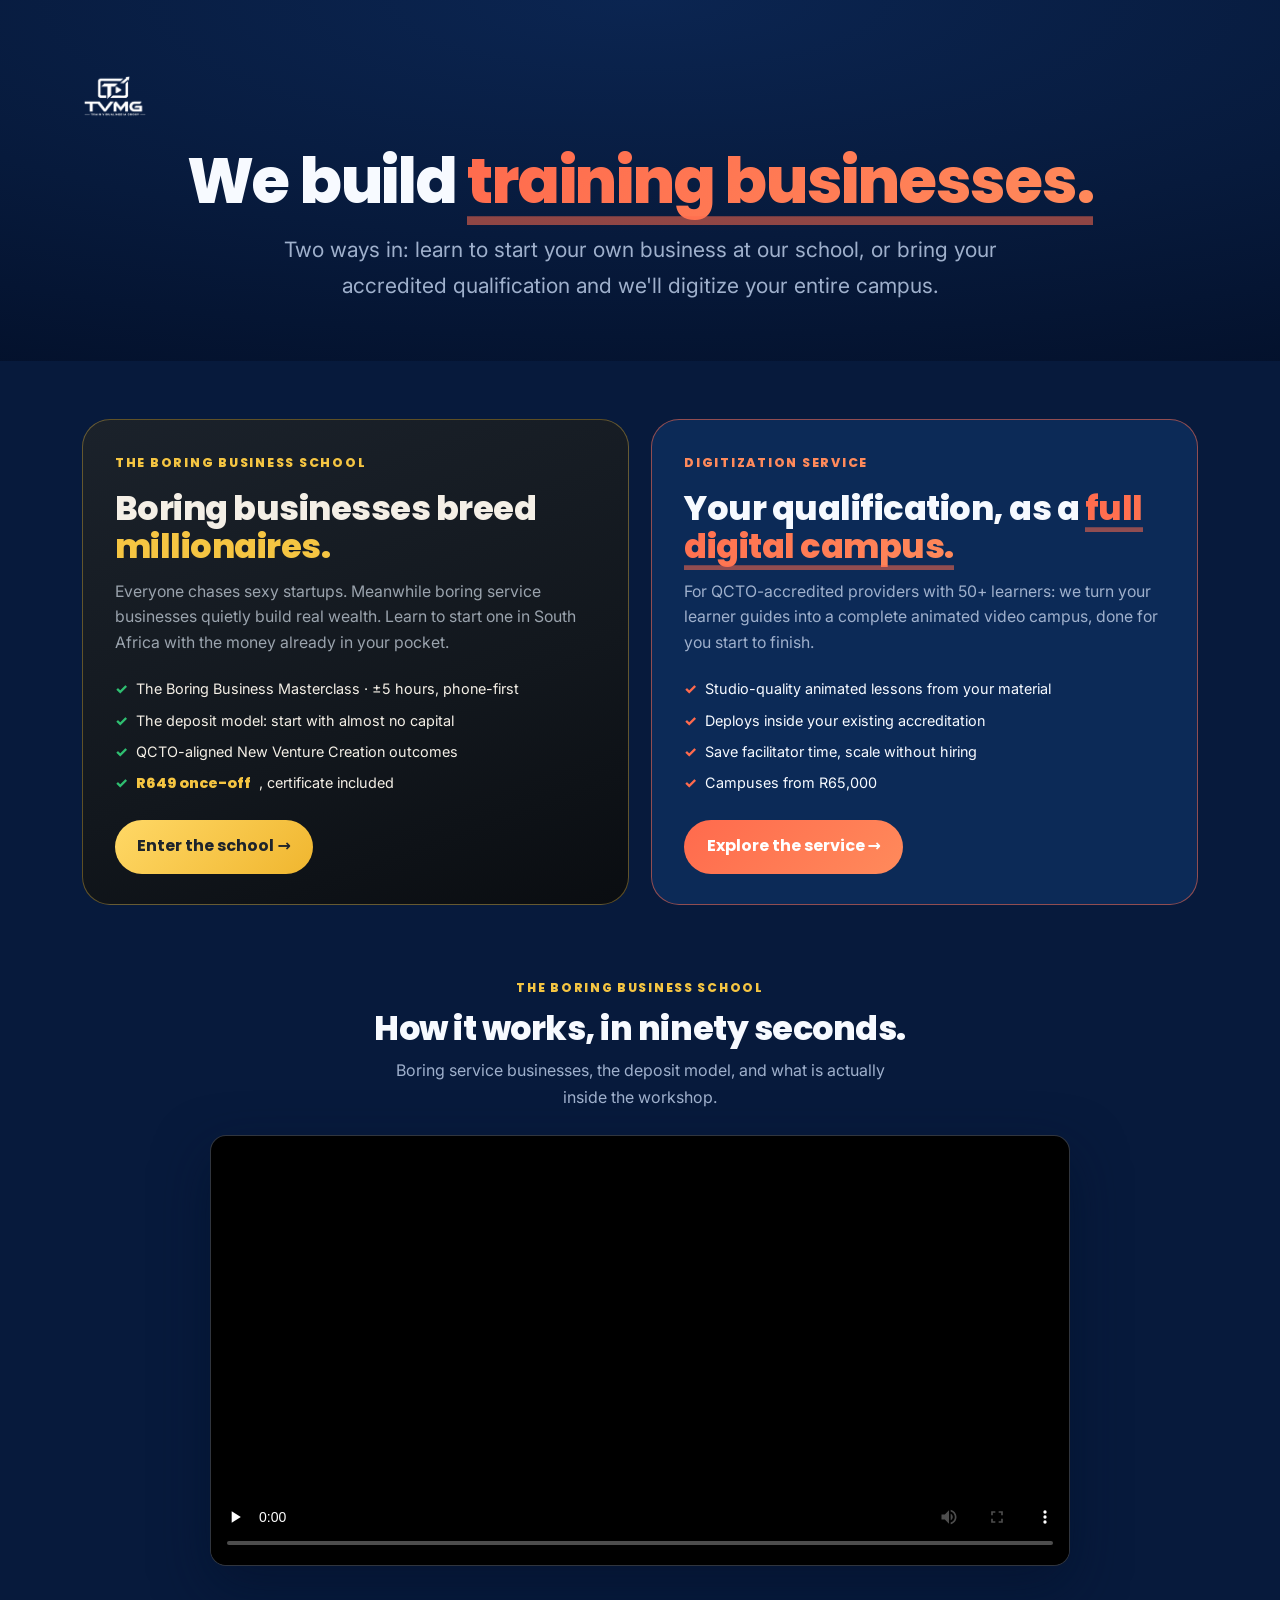
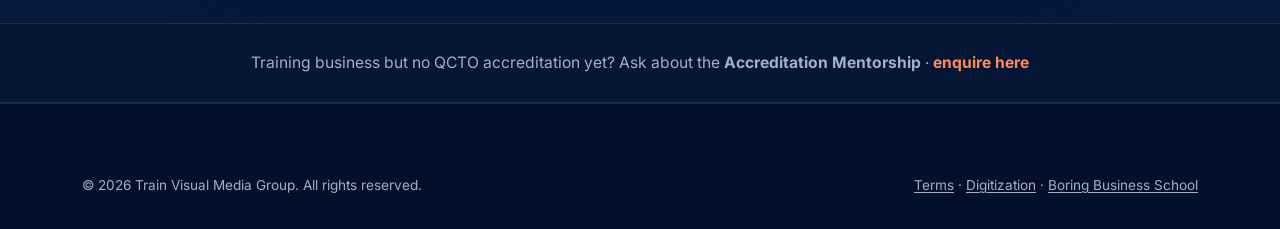
==== commit f767a1bb: "Add the Sekou-narrated explainer video to both pages New 88 second Kurzgesagt-style explainer built " ====
--- a/Site/index.html
+++ b/Site/index.html
@@ -56,6 +56,13 @@
     .card-dc ul li{color:var(--ice)}
     .card-dc ul li::before{color:var(--coral)}
     .card-dc .cta{background:var(--grad-coral);color:#fff}
+    .hub-video{padding:0 0 3.6rem}
+    .hub-video .inner{max-width:860px;margin:0 auto;text-align:center}
+    .hub-video h2{font-size:clamp(1.5rem,2.6vw,2.1rem);letter-spacing:-.015em}
+    .hub-video p{color:var(--silver);margin:.7rem auto 1.5rem;max-width:52ch;font-size:1rem}
+    .hub-video .frame{border-radius:16px;overflow:hidden;border:1px solid var(--border-strong);box-shadow:0 20px 54px rgba(3,16,42,.55);background:#000}
+    .hub-video video{display:block;width:100%;height:auto}
+    .hub-video .kick{display:inline-block;font-family:var(--font-head);font-weight:800;font-size:.76rem;letter-spacing:.14em;color:#F5C542;margin-bottom:.8rem}
     .hub-strip{background:var(--bg-2);border-block:1px solid var(--border);padding:1.6rem 0;text-align:center}
     .hub-strip p{color:var(--silver);font-size:.98rem}
     .hub-strip a{color:var(--coral-lt);font-weight:700;text-decoration:none}
@@ -107,6 +114,23 @@
     </div>
   </main>
 
+  <!-- ============ BBS EXPLAINER VIDEO ============ -->
+  <section class="hub-video">
+    <div class="container">
+      <div class="inner">
+        <span class="kick">THE BORING BUSINESS SCHOOL</span>
+        <h2>How it works, in ninety seconds.</h2>
+        <p>Boring service businesses, the deposit model, and what is actually inside the workshop.</p>
+        <div class="frame">
+          <video controls preload="none" playsinline poster="https://boring.tvmg.co.za/video/bbs-explainer-poster.jpg">
+            <source src="https://boring.tvmg.co.za/video/bbs-explainer.mp4" type="video/mp4">
+            Your browser cannot play this video.
+          </video>
+        </div>
+      </div>
+    </div>
+  </section>
+
   <!-- ============ MENTORSHIP STRIP ============ -->
   <div class="hub-strip">
     <div class="container">
